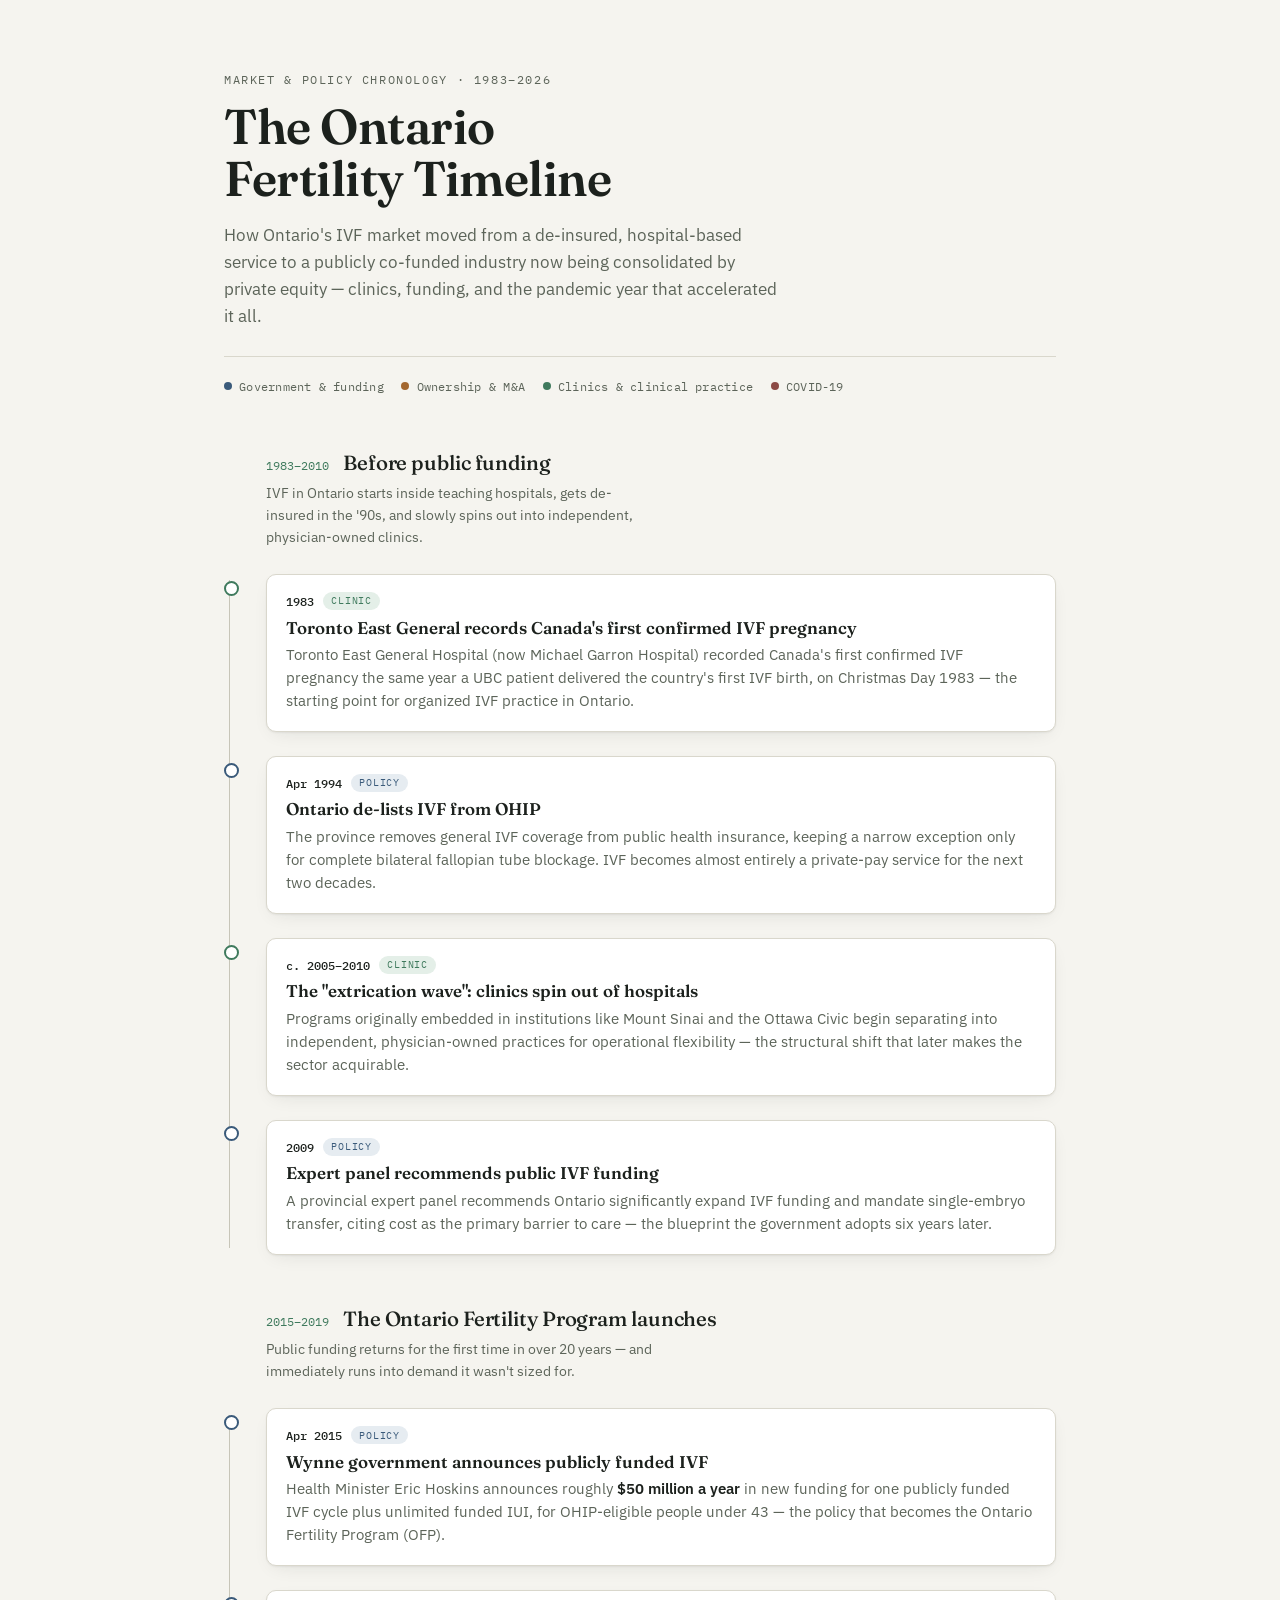
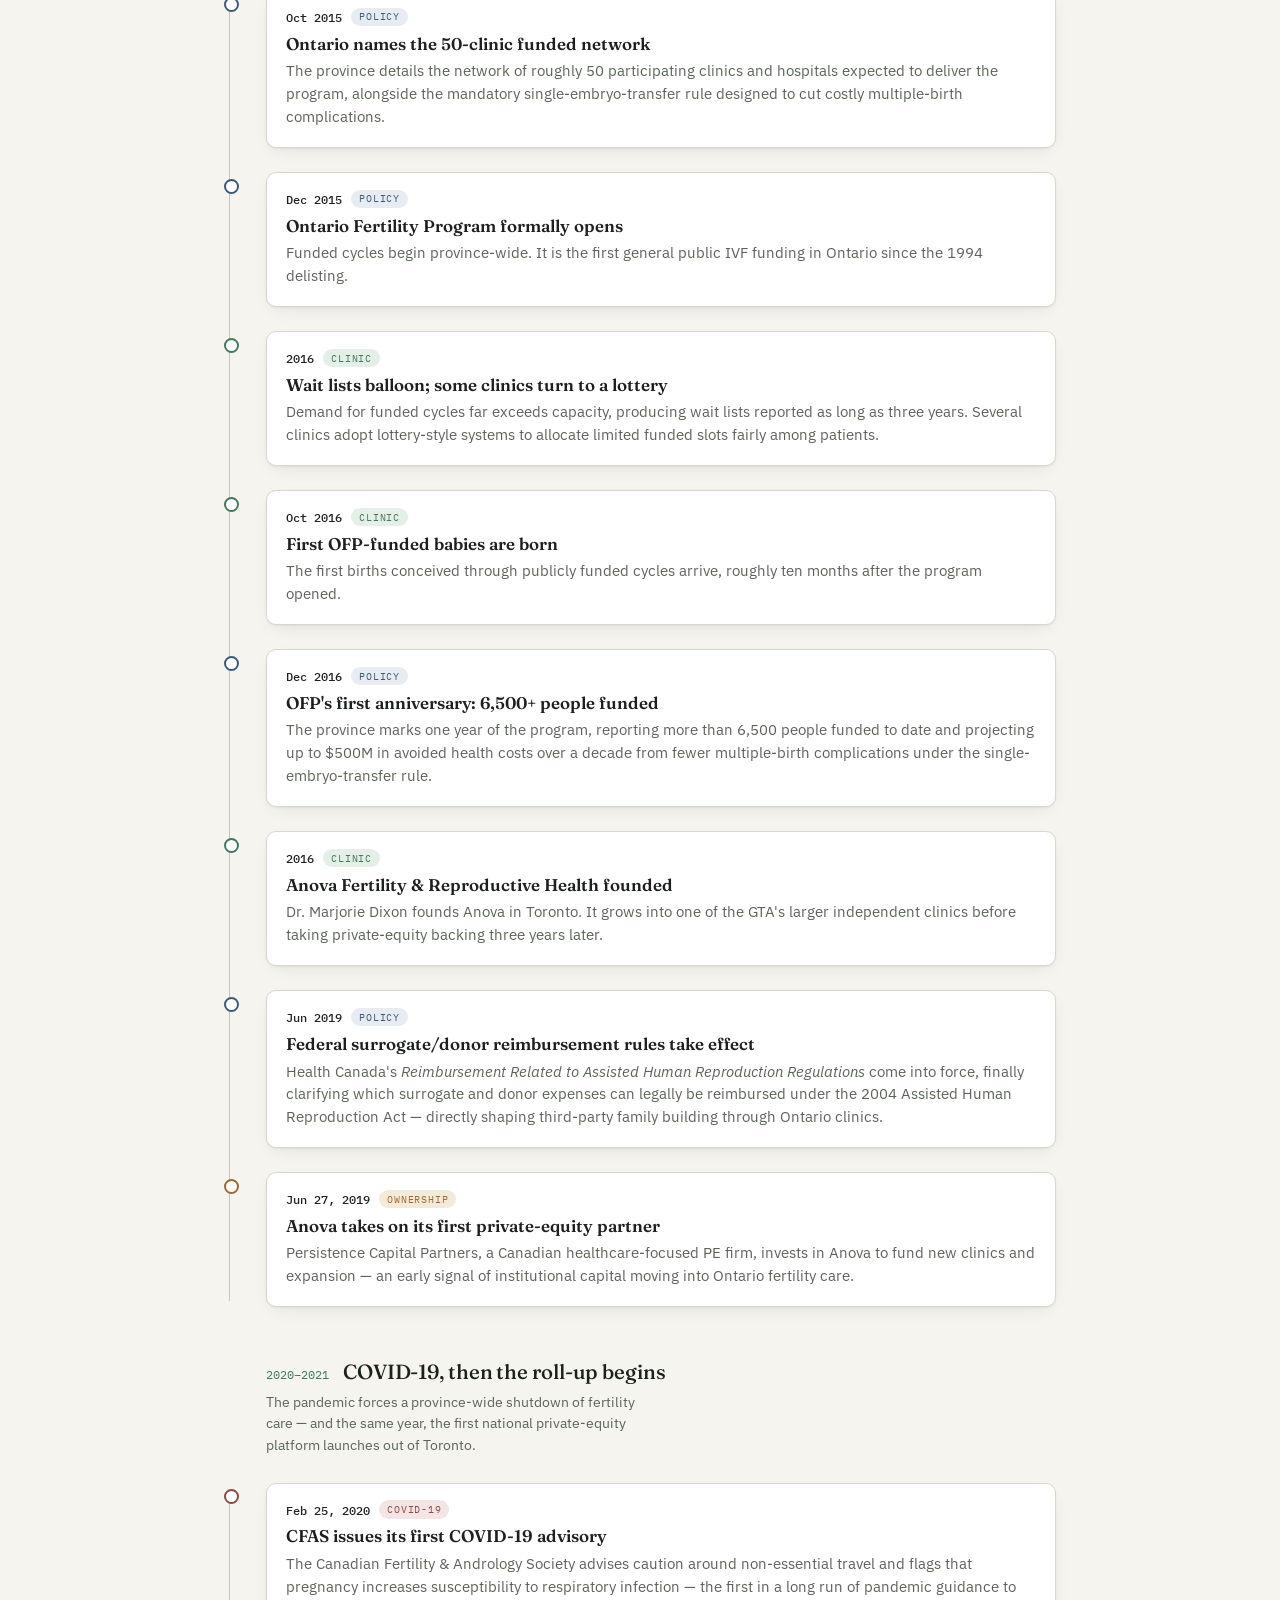
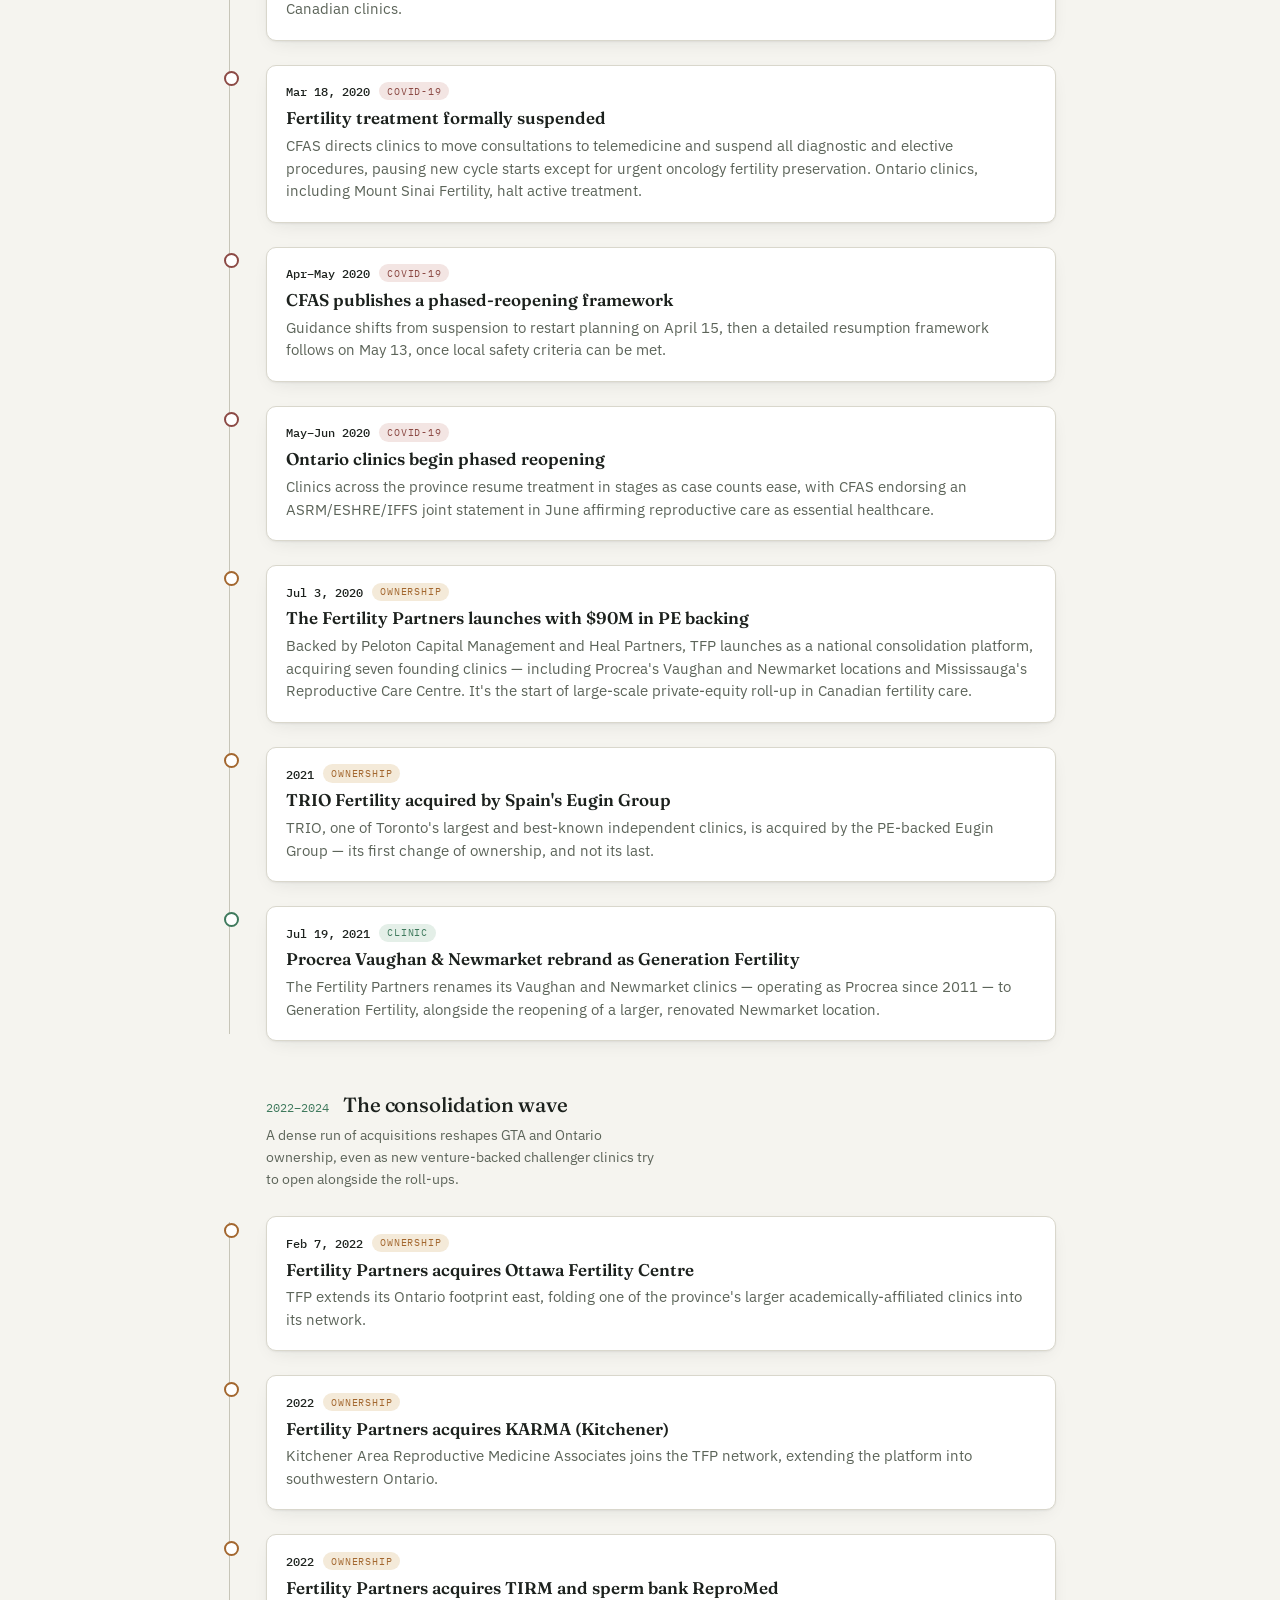
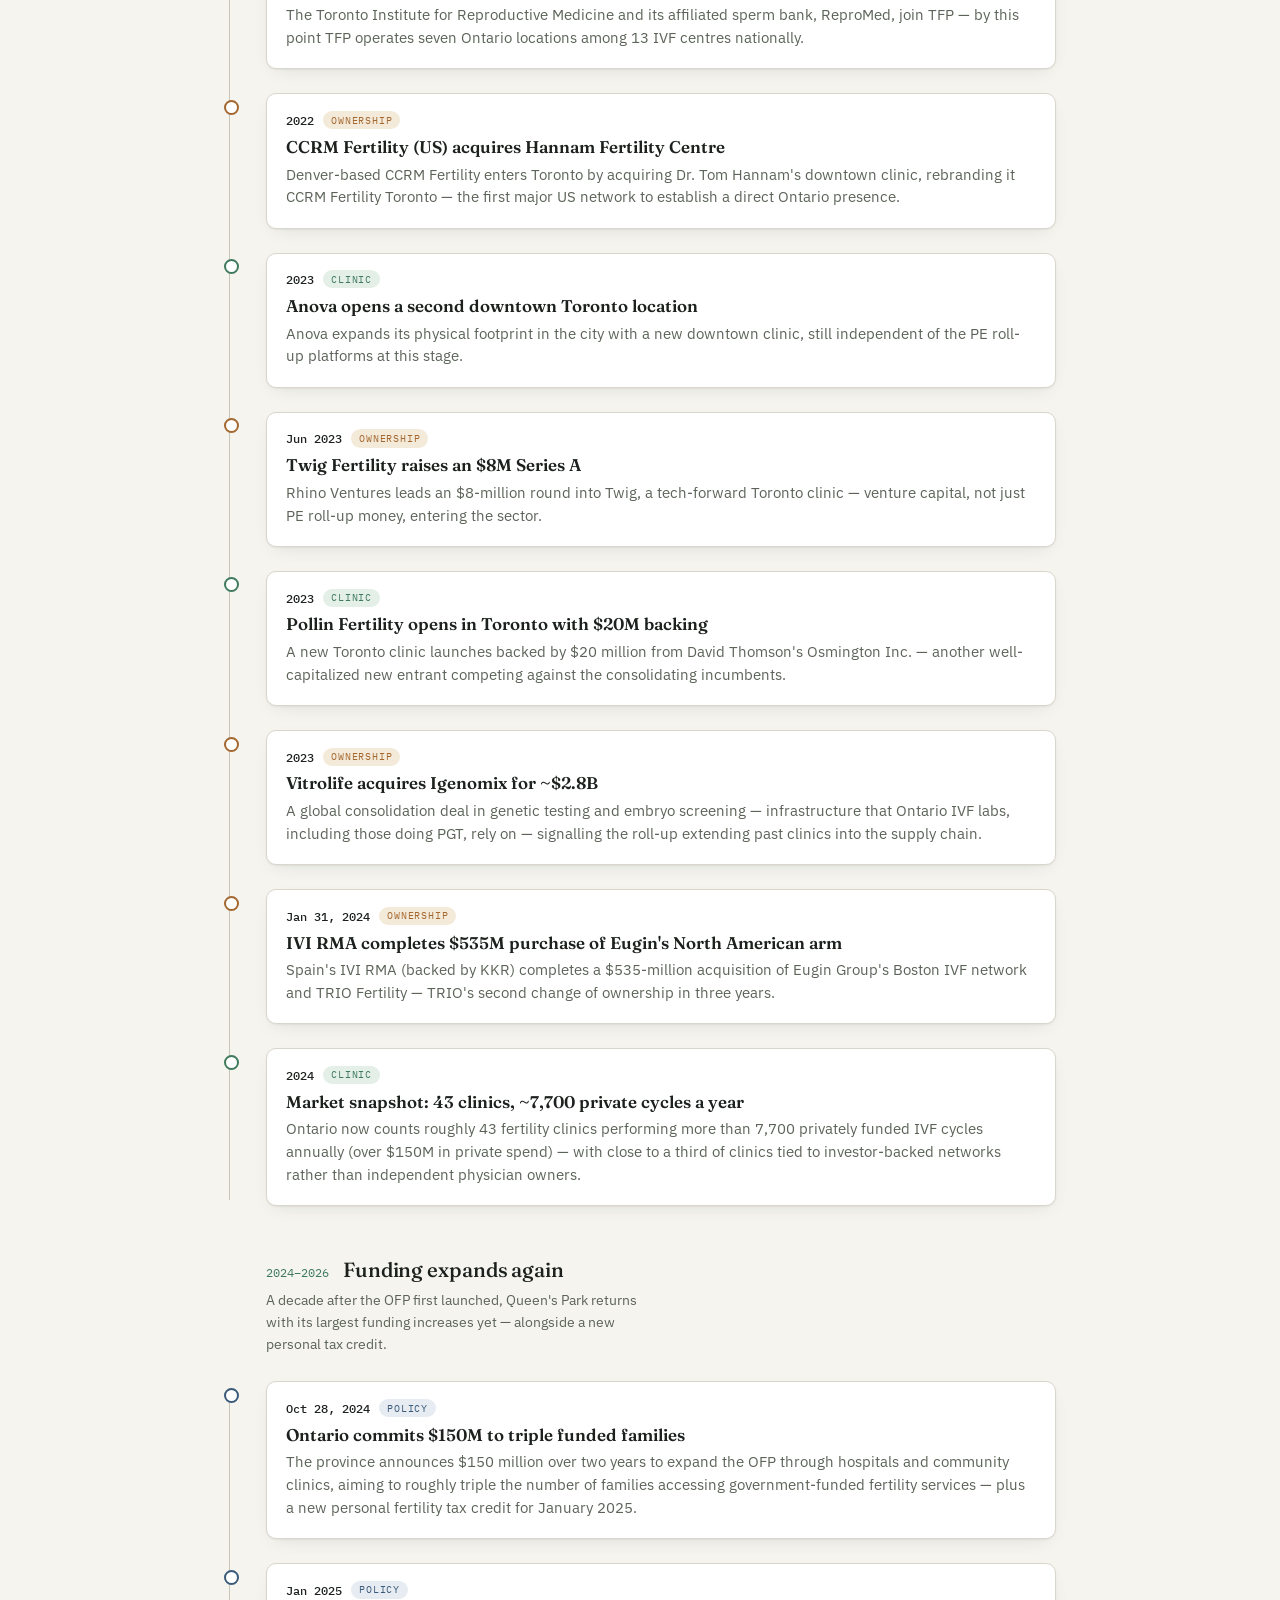
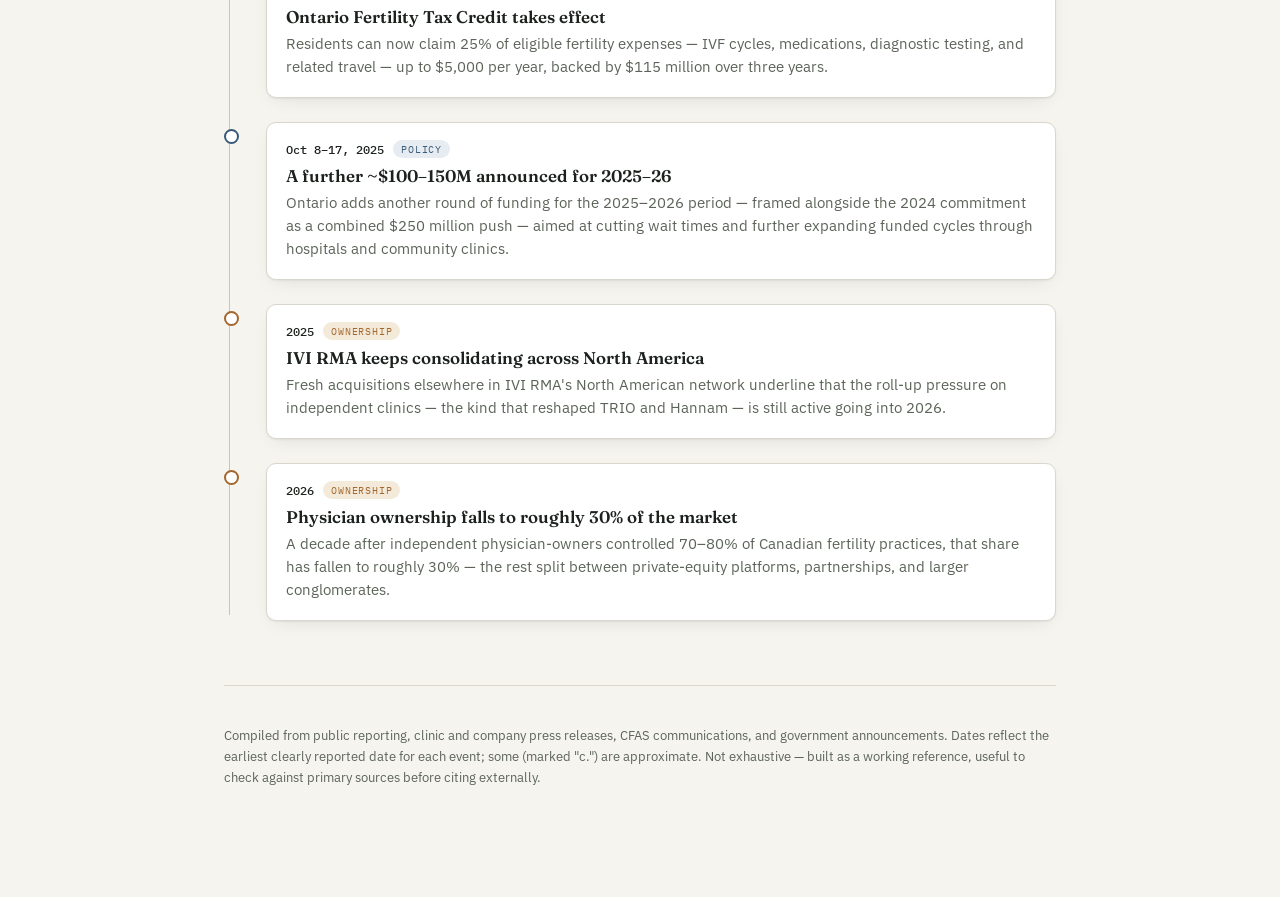
==== timeline/index.html @ 0aa89196 "Create index.html" ====
<!doctype html>
<html lang="en">
<head>
<meta charset="utf-8" />
<title>Ontario Fertility Timeline</title>
<meta name="viewport" content="width=device-width, initial-scale=1" />
<link rel="preconnect" href="https://fonts.googleapis.com">
<link rel="preconnect" href="https://fonts.gstatic.com" crossorigin>
<link href="https://fonts.googleapis.com/css2?family=Fraunces:opsz,wght@9..144,400;9..144,500;9..144,600;9..144,700&family=IBM+Plex+Sans:wght@400;500;600&family=IBM+Plex+Mono:wght@400;500&display=swap" rel="stylesheet">

<style>
  :root {
    --bg: #f5f4ef;
    --surface: #ffffff;
    --surface-2: #edece4;
    --ink: #1c211d;
    --muted: #5c6459;
    --hairline: #d9d7cc;
    --spine: #c7c5b8;

    --policy: #3a5a7a;
    --policy-soft: #e6ecf1;
    --market: #a3672f;
    --market-soft: #f4ead9;
    --clinic: #3f7a5d;
    --clinic-soft: #e4efe8;
    --covid: #8c4a45;
    --covid-soft: #f3e5e3;

    --accent: #3f7a5d;
    --shadow: 0 1px 2px rgba(28,33,29,0.06), 0 6px 20px -8px rgba(28,33,29,0.12);
  }

  @media (prefers-color-scheme: dark) {
    :root:not([data-theme="light"]) {
      --bg: #141815;
      --surface: #1b201c;
      --surface-2: #21261f;
      --ink: #ece9e0;
      --muted: #a2a89a;
      --hairline: #313730;
      --spine: #3a4038;

      --policy: #8fb4d8;
      --policy-soft: #202b34;
      --market: #d9a15f;
      --market-soft: #322619;
      --clinic: #8fc3a4;
      --clinic-soft: #1c2921;
      --covid: #d18e88;
      --covid-soft: #2f1e1c;

      --accent: #8fc3a4;
      --shadow: 0 1px 2px rgba(0,0,0,0.3), 0 8px 24px -8px rgba(0,0,0,0.45);
    }
  }

  :root[data-theme="dark"] {
    --bg: #141815;
    --surface: #1b201c;
    --surface-2: #21261f;
    --ink: #ece9e0;
    --muted: #a2a89a;
    --hairline: #313730;
    --spine: #3a4038;

    --policy: #8fb4d8;
    --policy-soft: #202b34;
    --market: #d9a15f;
    --market-soft: #322619;
    --clinic: #8fc3a4;
    --clinic-soft: #1c2921;
    --covid: #d18e88;
    --covid-soft: #2f1e1c;

    --accent: #8fc3a4;
    --shadow: 0 1px 2px rgba(0,0,0,0.3), 0 8px 24px -8px rgba(0,0,0,0.45);
  }

  * { box-sizing: border-box; }

  html, body {
    background: var(--bg);
  }

  body {
    margin: 0;
    color: var(--ink);
    font-family: 'IBM Plex Sans', -apple-system, BlinkMacSystemFont, 'Segoe UI', sans-serif;
    -webkit-font-smoothing: antialiased;
  }

  .wrap {
    max-width: 880px;
    margin: 0 auto;
    padding: 4.5rem 1.5rem 6rem;
  }

  header.masthead {
    margin-bottom: 3.5rem;
  }

  .eyebrow {
    font-family: 'IBM Plex Mono', monospace;
    font-size: 0.72rem;
    letter-spacing: 0.14em;
    text-transform: uppercase;
    color: var(--muted);
    margin: 0 0 0.9rem;
  }

  h1 {
    font-family: 'Fraunces', Georgia, serif;
    font-optical-sizing: auto;
    font-weight: 600;
    font-size: clamp(2.1rem, 5vw, 3.05rem);
    line-height: 1.06;
    letter-spacing: -0.01em;
    margin: 0 0 1.1rem;
    text-wrap: balance;
    max-width: 18ch;
  }

  .dek {
    font-size: 1.05rem;
    line-height: 1.6;
    color: var(--muted);
    max-width: 56ch;
    margin: 0 0 1.6rem;
  }

  .legend {
    display: flex;
    flex-wrap: wrap;
    gap: 0.5rem 1.1rem;
    padding-top: 1.4rem;
    border-top: 1px solid var(--hairline);
  }

  .legend-item {
    display: flex;
    align-items: center;
    gap: 0.45rem;
    font-family: 'IBM Plex Mono', monospace;
    font-size: 0.72rem;
    letter-spacing: 0.02em;
    color: var(--muted);
  }

  .dot {
    width: 8px;
    height: 8px;
    border-radius: 50%;
    flex: none;
  }

  .dot.policy { background: var(--policy); }
  .dot.market { background: var(--market); }
  .dot.clinic { background: var(--clinic); }
  .dot.covid  { background: var(--covid); }

  /* Eras */
  .era {
    position: relative;
    margin-top: 3.2rem;
  }

  .era-head {
    display: flex;
    align-items: baseline;
    gap: 0.9rem;
    margin-bottom: 1.6rem;
    padding-left: 2.6rem;
  }

  .era-range {
    font-family: 'IBM Plex Mono', monospace;
    font-variant-numeric: tabular-nums;
    font-size: 0.78rem;
    color: var(--accent);
    white-space: nowrap;
  }

  .era-title {
    font-family: 'Fraunces', Georgia, serif;
    font-weight: 500;
    font-size: 1.28rem;
    letter-spacing: -0.005em;
  }

  .era-note {
    font-size: 0.88rem;
    color: var(--muted);
    padding-left: 2.6rem;
    margin: -1.1rem 0 1.6rem;
    max-width: 54ch;
    line-height: 1.55;
  }

  /* Timeline spine + entries */
  .entries {
    position: relative;
    padding-left: 2.6rem;
  }

  .entries::before {
    content: "";
    position: absolute;
    left: 5px;
    top: 0.4rem;
    bottom: 0.4rem;
    width: 1px;
    background: var(--spine);
  }

  .entry {
    position: relative;
    padding-bottom: 1.5rem;
  }

  .entry:last-child { padding-bottom: 0; }

  .entry::before {
    content: "";
    position: absolute;
    left: -2.6rem;
    top: 0.42rem;
    width: 11px;
    height: 11px;
    border-radius: 50%;
    background: var(--surface);
    border: 2px solid var(--marker, var(--clinic));
  }

  .entry.policy { --marker: var(--policy); }
  .entry.market { --marker: var(--market); }
  .entry.clinic { --marker: var(--clinic); }
  .entry.covid  { --marker: var(--covid); }

  .entry-card {
    background: var(--surface);
    border: 1px solid var(--hairline);
    border-radius: 10px;
    padding: 1.05rem 1.2rem 1.15rem;
    box-shadow: var(--shadow);
  }

  .entry-meta {
    display: flex;
    align-items: center;
    gap: 0.6rem;
    margin-bottom: 0.42rem;
    flex-wrap: wrap;
  }

  .entry-date {
    font-family: 'IBM Plex Mono', monospace;
    font-variant-numeric: tabular-nums;
    font-size: 0.78rem;
    font-weight: 500;
    color: var(--ink);
  }

  .tag {
    font-family: 'IBM Plex Mono', monospace;
    font-size: 0.64rem;
    letter-spacing: 0.08em;
    text-transform: uppercase;
    padding: 0.16rem 0.48rem;
    border-radius: 99px;
    color: var(--marker);
    background: var(--tag-bg);
  }

  .entry.policy .tag { --tag-bg: var(--policy-soft); }
  .entry.market .tag { --tag-bg: var(--market-soft); }
  .entry.clinic .tag { --tag-bg: var(--clinic-soft); }
  .entry.covid  .tag { --tag-bg: var(--covid-soft); }

  .entry-title {
    font-family: 'Fraunces', Georgia, serif;
    font-weight: 600;
    font-size: 1.06rem;
    line-height: 1.32;
    margin: 0 0 0.32rem;
    text-wrap: balance;
  }

  .entry-body {
    font-size: 0.92rem;
    line-height: 1.55;
    color: var(--muted);
    margin: 0;
  }

  .entry-body strong { color: var(--ink); font-weight: 600; }

  footer {
    margin-top: 4rem;
    padding-top: 1.6rem;
    border-top: 1px solid var(--hairline);
    font-size: 0.82rem;
    color: var(--muted);
    line-height: 1.6;
  }

  footer a { color: var(--ink); }

  @media (max-width: 520px) {
    .wrap { padding: 3rem 1.1rem 4rem; }
    .era-head, .era-note, .entries { padding-left: 1.9rem; }
    .entry::before { left: -1.9rem; }
    .entries::before { left: 0; }
  }
</style>
</head>
<body>

<div class="wrap">

  <header class="masthead">
    <p class="eyebrow">Market &amp; Policy Chronology · 1983–2026</p>
    <h1>The Ontario Fertility Timeline</h1>
    <p class="dek">How Ontario's IVF market moved from a de-insured, hospital-based service to a publicly co-funded industry now being consolidated by private equity — clinics, funding, and the pandemic year that accelerated it all.</p>
    <div class="legend">
      <span class="legend-item"><span class="dot policy"></span>Government &amp; funding</span>
      <span class="legend-item"><span class="dot market"></span>Ownership &amp; M&amp;A</span>
      <span class="legend-item"><span class="dot clinic"></span>Clinics &amp; clinical practice</span>
      <span class="legend-item"><span class="dot covid"></span>COVID-19</span>
    </div>
  </header>

  <!-- ERA 1 -->
  <section class="era">
    <div class="era-head">
      <span class="era-range">1983–2010</span>
      <span class="era-title">Before public funding</span>
    </div>
    <p class="era-note">IVF in Ontario starts inside teaching hospitals, gets de-insured in the '90s, and slowly spins out into independent, physician-owned clinics.</p>
    <div class="entries">

      <div class="entry clinic">
        <div class="entry-card">
          <div class="entry-meta"><span class="entry-date">1983</span><span class="tag">Clinic</span></div>
          <h3 class="entry-title">Toronto East General records Canada's first confirmed IVF pregnancy</h3>
          <p class="entry-body">Toronto East General Hospital (now Michael Garron Hospital) recorded Canada's first confirmed IVF pregnancy the same year a UBC patient delivered the country's first IVF birth, on Christmas Day 1983 — the starting point for organized IVF practice in Ontario.</p>
        </div>
      </div>

      <div class="entry policy">
        <div class="entry-card">
          <div class="entry-meta"><span class="entry-date">Apr 1994</span><span class="tag">Policy</span></div>
          <h3 class="entry-title">Ontario de-lists IVF from OHIP</h3>
          <p class="entry-body">The province removes general IVF coverage from public health insurance, keeping a narrow exception only for complete bilateral fallopian tube blockage. IVF becomes almost entirely a private-pay service for the next two decades.</p>
        </div>
      </div>

      <div class="entry clinic">
        <div class="entry-card">
          <div class="entry-meta"><span class="entry-date">c. 2005–2010</span><span class="tag">Clinic</span></div>
          <h3 class="entry-title">The "extrication wave": clinics spin out of hospitals</h3>
          <p class="entry-body">Programs originally embedded in institutions like Mount Sinai and the Ottawa Civic begin separating into independent, physician-owned practices for operational flexibility — the structural shift that later makes the sector acquirable.</p>
        </div>
      </div>

      <div class="entry policy">
        <div class="entry-card">
          <div class="entry-meta"><span class="entry-date">2009</span><span class="tag">Policy</span></div>
          <h3 class="entry-title">Expert panel recommends public IVF funding</h3>
          <p class="entry-body">A provincial expert panel recommends Ontario significantly expand IVF funding and mandate single-embryo transfer, citing cost as the primary barrier to care — the blueprint the government adopts six years later.</p>
        </div>
      </div>

    </div>
  </section>

  <!-- ERA 2 -->
  <section class="era">
    <div class="era-head">
      <span class="era-range">2015–2019</span>
      <span class="era-title">The Ontario Fertility Program launches</span>
    </div>
    <p class="era-note">Public funding returns for the first time in over 20 years — and immediately runs into demand it wasn't sized for.</p>
    <div class="entries">

      <div class="entry policy">
        <div class="entry-card">
          <div class="entry-meta"><span class="entry-date">Apr 2015</span><span class="tag">Policy</span></div>
          <h3 class="entry-title">Wynne government announces publicly funded IVF</h3>
          <p class="entry-body">Health Minister Eric Hoskins announces roughly <strong>$50 million a year</strong> in new funding for one publicly funded IVF cycle plus unlimited funded IUI, for OHIP-eligible people under 43 — the policy that becomes the Ontario Fertility Program (OFP).</p>
        </div>
      </div>

      <div class="entry policy">
        <div class="entry-card">
          <div class="entry-meta"><span class="entry-date">Oct 2015</span><span class="tag">Policy</span></div>
          <h3 class="entry-title">Ontario names the 50-clinic funded network</h3>
          <p class="entry-body">The province details the network of roughly 50 participating clinics and hospitals expected to deliver the program, alongside the mandatory single-embryo-transfer rule designed to cut costly multiple-birth complications.</p>
        </div>
      </div>

      <div class="entry policy">
        <div class="entry-card">
          <div class="entry-meta"><span class="entry-date">Dec 2015</span><span class="tag">Policy</span></div>
          <h3 class="entry-title">Ontario Fertility Program formally opens</h3>
          <p class="entry-body">Funded cycles begin province-wide. It is the first general public IVF funding in Ontario since the 1994 delisting.</p>
        </div>
      </div>

      <div class="entry clinic">
        <div class="entry-card">
          <div class="entry-meta"><span class="entry-date">2016</span><span class="tag">Clinic</span></div>
          <h3 class="entry-title">Wait lists balloon; some clinics turn to a lottery</h3>
          <p class="entry-body">Demand for funded cycles far exceeds capacity, producing wait lists reported as long as three years. Several clinics adopt lottery-style systems to allocate limited funded slots fairly among patients.</p>
        </div>
      </div>

      <div class="entry clinic">
        <div class="entry-card">
          <div class="entry-meta"><span class="entry-date">Oct 2016</span><span class="tag">Clinic</span></div>
          <h3 class="entry-title">First OFP-funded babies are born</h3>
          <p class="entry-body">The first births conceived through publicly funded cycles arrive, roughly ten months after the program opened.</p>
        </div>
      </div>

      <div class="entry policy">
        <div class="entry-card">
          <div class="entry-meta"><span class="entry-date">Dec 2016</span><span class="tag">Policy</span></div>
          <h3 class="entry-title">OFP's first anniversary: 6,500+ people funded</h3>
          <p class="entry-body">The province marks one year of the program, reporting more than 6,500 people funded to date and projecting up to $500M in avoided health costs over a decade from fewer multiple-birth complications under the single-embryo-transfer rule.</p>
        </div>
      </div>

      <div class="entry clinic">
        <div class="entry-card">
          <div class="entry-meta"><span class="entry-date">2016</span><span class="tag">Clinic</span></div>
          <h3 class="entry-title">Anova Fertility &amp; Reproductive Health founded</h3>
          <p class="entry-body">Dr. Marjorie Dixon founds Anova in Toronto. It grows into one of the GTA's larger independent clinics before taking private-equity backing three years later.</p>
        </div>
      </div>

      <div class="entry policy">
        <div class="entry-card">
          <div class="entry-meta"><span class="entry-date">Jun 2019</span><span class="tag">Policy</span></div>
          <h3 class="entry-title">Federal surrogate/donor reimbursement rules take effect</h3>
          <p class="entry-body">Health Canada's <em>Reimbursement Related to Assisted Human Reproduction Regulations</em> come into force, finally clarifying which surrogate and donor expenses can legally be reimbursed under the 2004 Assisted Human Reproduction Act — directly shaping third-party family building through Ontario clinics.</p>
        </div>
      </div>

      <div class="entry market">
        <div class="entry-card">
          <div class="entry-meta"><span class="entry-date">Jun 27, 2019</span><span class="tag">Ownership</span></div>
          <h3 class="entry-title">Anova takes on its first private-equity partner</h3>
          <p class="entry-body">Persistence Capital Partners, a Canadian healthcare-focused PE firm, invests in Anova to fund new clinics and expansion — an early signal of institutional capital moving into Ontario fertility care.</p>
        </div>
      </div>

    </div>
  </section>

  <!-- ERA 3 -->
  <section class="era">
    <div class="era-head">
      <span class="era-range">2020–2021</span>
      <span class="era-title">COVID-19, then the roll-up begins</span>
    </div>
    <p class="era-note">The pandemic forces a province-wide shutdown of fertility care — and the same year, the first national private-equity platform launches out of Toronto.</p>
    <div class="entries">

      <div class="entry covid">
        <div class="entry-card">
          <div class="entry-meta"><span class="entry-date">Feb 25, 2020</span><span class="tag">COVID-19</span></div>
          <h3 class="entry-title">CFAS issues its first COVID-19 advisory</h3>
          <p class="entry-body">The Canadian Fertility &amp; Andrology Society advises caution around non-essential travel and flags that pregnancy increases susceptibility to respiratory infection — the first in a long run of pandemic guidance to Canadian clinics.</p>
        </div>
      </div>

      <div class="entry covid">
        <div class="entry-card">
          <div class="entry-meta"><span class="entry-date">Mar 18, 2020</span><span class="tag">COVID-19</span></div>
          <h3 class="entry-title">Fertility treatment formally suspended</h3>
          <p class="entry-body">CFAS directs clinics to move consultations to telemedicine and suspend all diagnostic and elective procedures, pausing new cycle starts except for urgent oncology fertility preservation. Ontario clinics, including Mount Sinai Fertility, halt active treatment.</p>
        </div>
      </div>

      <div class="entry covid">
        <div class="entry-card">
          <div class="entry-meta"><span class="entry-date">Apr–May 2020</span><span class="tag">COVID-19</span></div>
          <h3 class="entry-title">CFAS publishes a phased-reopening framework</h3>
          <p class="entry-body">Guidance shifts from suspension to restart planning on April 15, then a detailed resumption framework follows on May 13, once local safety criteria can be met.</p>
        </div>
      </div>

      <div class="entry covid">
        <div class="entry-card">
          <div class="entry-meta"><span class="entry-date">May–Jun 2020</span><span class="tag">COVID-19</span></div>
          <h3 class="entry-title">Ontario clinics begin phased reopening</h3>
          <p class="entry-body">Clinics across the province resume treatment in stages as case counts ease, with CFAS endorsing an ASRM/ESHRE/IFFS joint statement in June affirming reproductive care as essential healthcare.</p>
        </div>
      </div>

      <div class="entry market">
        <div class="entry-card">
          <div class="entry-meta"><span class="entry-date">Jul 3, 2020</span><span class="tag">Ownership</span></div>
          <h3 class="entry-title">The Fertility Partners launches with $90M in PE backing</h3>
          <p class="entry-body">Backed by Peloton Capital Management and Heal Partners, TFP launches as a national consolidation platform, acquiring seven founding clinics — including Procrea's Vaughan and Newmarket locations and Mississauga's Reproductive Care Centre. It's the start of large-scale private-equity roll-up in Canadian fertility care.</p>
        </div>
      </div>

      <div class="entry market">
        <div class="entry-card">
          <div class="entry-meta"><span class="entry-date">2021</span><span class="tag">Ownership</span></div>
          <h3 class="entry-title">TRIO Fertility acquired by Spain's Eugin Group</h3>
          <p class="entry-body">TRIO, one of Toronto's largest and best-known independent clinics, is acquired by the PE-backed Eugin Group — its first change of ownership, and not its last.</p>
        </div>
      </div>

      <div class="entry clinic">
        <div class="entry-card">
          <div class="entry-meta"><span class="entry-date">Jul 19, 2021</span><span class="tag">Clinic</span></div>
          <h3 class="entry-title">Procrea Vaughan &amp; Newmarket rebrand as Generation Fertility</h3>
          <p class="entry-body">The Fertility Partners renames its Vaughan and Newmarket clinics — operating as Procrea since 2011 — to Generation Fertility, alongside the reopening of a larger, renovated Newmarket location.</p>
        </div>
      </div>

    </div>
  </section>

  <!-- ERA 4 -->
  <section class="era">
    <div class="era-head">
      <span class="era-range">2022–2024</span>
      <span class="era-title">The consolidation wave</span>
    </div>
    <p class="era-note">A dense run of acquisitions reshapes GTA and Ontario ownership, even as new venture-backed challenger clinics try to open alongside the roll-ups.</p>
    <div class="entries">

      <div class="entry market">
        <div class="entry-card">
          <div class="entry-meta"><span class="entry-date">Feb 7, 2022</span><span class="tag">Ownership</span></div>
          <h3 class="entry-title">Fertility Partners acquires Ottawa Fertility Centre</h3>
          <p class="entry-body">TFP extends its Ontario footprint east, folding one of the province's larger academically-affiliated clinics into its network.</p>
        </div>
      </div>

      <div class="entry market">
        <div class="entry-card">
          <div class="entry-meta"><span class="entry-date">2022</span><span class="tag">Ownership</span></div>
          <h3 class="entry-title">Fertility Partners acquires KARMA (Kitchener)</h3>
          <p class="entry-body">Kitchener Area Reproductive Medicine Associates joins the TFP network, extending the platform into southwestern Ontario.</p>
        </div>
      </div>

      <div class="entry market">
        <div class="entry-card">
          <div class="entry-meta"><span class="entry-date">2022</span><span class="tag">Ownership</span></div>
          <h3 class="entry-title">Fertility Partners acquires TIRM and sperm bank ReproMed</h3>
          <p class="entry-body">The Toronto Institute for Reproductive Medicine and its affiliated sperm bank, ReproMed, join TFP — by this point TFP operates seven Ontario locations among 13 IVF centres nationally.</p>
        </div>
      </div>

      <div class="entry market">
        <div class="entry-card">
          <div class="entry-meta"><span class="entry-date">2022</span><span class="tag">Ownership</span></div>
          <h3 class="entry-title">CCRM Fertility (US) acquires Hannam Fertility Centre</h3>
          <p class="entry-body">Denver-based CCRM Fertility enters Toronto by acquiring Dr. Tom Hannam's downtown clinic, rebranding it CCRM Fertility Toronto — the first major US network to establish a direct Ontario presence.</p>
        </div>
      </div>

      <div class="entry clinic">
        <div class="entry-card">
          <div class="entry-meta"><span class="entry-date">2023</span><span class="tag">Clinic</span></div>
          <h3 class="entry-title">Anova opens a second downtown Toronto location</h3>
          <p class="entry-body">Anova expands its physical footprint in the city with a new downtown clinic, still independent of the PE roll-up platforms at this stage.</p>
        </div>
      </div>

      <div class="entry market">
        <div class="entry-card">
          <div class="entry-meta"><span class="entry-date">Jun 2023</span><span class="tag">Ownership</span></div>
          <h3 class="entry-title">Twig Fertility raises an $8M Series A</h3>
          <p class="entry-body">Rhino Ventures leads an $8-million round into Twig, a tech-forward Toronto clinic — venture capital, not just PE roll-up money, entering the sector.</p>
        </div>
      </div>

      <div class="entry clinic">
        <div class="entry-card">
          <div class="entry-meta"><span class="entry-date">2023</span><span class="tag">Clinic</span></div>
          <h3 class="entry-title">Pollin Fertility opens in Toronto with $20M backing</h3>
          <p class="entry-body">A new Toronto clinic launches backed by $20 million from David Thomson's Osmington Inc. — another well-capitalized new entrant competing against the consolidating incumbents.</p>
        </div>
      </div>

      <div class="entry market">
        <div class="entry-card">
          <div class="entry-meta"><span class="entry-date">2023</span><span class="tag">Ownership</span></div>
          <h3 class="entry-title">Vitrolife acquires Igenomix for ~$2.8B</h3>
          <p class="entry-body">A global consolidation deal in genetic testing and embryo screening — infrastructure that Ontario IVF labs, including those doing PGT, rely on — signalling the roll-up extending past clinics into the supply chain.</p>
        </div>
      </div>

      <div class="entry market">
        <div class="entry-card">
          <div class="entry-meta"><span class="entry-date">Jan 31, 2024</span><span class="tag">Ownership</span></div>
          <h3 class="entry-title">IVI RMA completes $535M purchase of Eugin's North American arm</h3>
          <p class="entry-body">Spain's IVI RMA (backed by KKR) completes a $535-million acquisition of Eugin Group's Boston IVF network and TRIO Fertility — TRIO's second change of ownership in three years.</p>
        </div>
      </div>

      <div class="entry clinic">
        <div class="entry-card">
          <div class="entry-meta"><span class="entry-date">2024</span><span class="tag">Clinic</span></div>
          <h3 class="entry-title">Market snapshot: 43 clinics, ~7,700 private cycles a year</h3>
          <p class="entry-body">Ontario now counts roughly 43 fertility clinics performing more than 7,700 privately funded IVF cycles annually (over $150M in private spend) — with close to a third of clinics tied to investor-backed networks rather than independent physician owners.</p>
        </div>
      </div>

    </div>
  </section>

  <!-- ERA 5 -->
  <section class="era">
    <div class="era-head">
      <span class="era-range">2024–2026</span>
      <span class="era-title">Funding expands again</span>
    </div>
    <p class="era-note">A decade after the OFP first launched, Queen's Park returns with its largest funding increases yet — alongside a new personal tax credit.</p>
    <div class="entries">

      <div class="entry policy">
        <div class="entry-card">
          <div class="entry-meta"><span class="entry-date">Oct 28, 2024</span><span class="tag">Policy</span></div>
          <h3 class="entry-title">Ontario commits $150M to triple funded families</h3>
          <p class="entry-body">The province announces $150 million over two years to expand the OFP through hospitals and community clinics, aiming to roughly triple the number of families accessing government-funded fertility services — plus a new personal fertility tax credit for January 2025.</p>
        </div>
      </div>

      <div class="entry policy">
        <div class="entry-card">
          <div class="entry-meta"><span class="entry-date">Jan 2025</span><span class="tag">Policy</span></div>
          <h3 class="entry-title">Ontario Fertility Tax Credit takes effect</h3>
          <p class="entry-body">Residents can now claim 25% of eligible fertility expenses — IVF cycles, medications, diagnostic testing, and related travel — up to $5,000 per year, backed by $115 million over three years.</p>
        </div>
      </div>

      <div class="entry policy">
        <div class="entry-card">
          <div class="entry-meta"><span class="entry-date">Oct 8–17, 2025</span><span class="tag">Policy</span></div>
          <h3 class="entry-title">A further ~$100–150M announced for 2025–26</h3>
          <p class="entry-body">Ontario adds another round of funding for the 2025–2026 period — framed alongside the 2024 commitment as a combined $250 million push — aimed at cutting wait times and further expanding funded cycles through hospitals and community clinics.</p>
        </div>
      </div>

      <div class="entry market">
        <div class="entry-card">
          <div class="entry-meta"><span class="entry-date">2025</span><span class="tag">Ownership</span></div>
          <h3 class="entry-title">IVI RMA keeps consolidating across North America</h3>
          <p class="entry-body">Fresh acquisitions elsewhere in IVI RMA's North American network underline that the roll-up pressure on independent clinics — the kind that reshaped TRIO and Hannam — is still active going into 2026.</p>
        </div>
      </div>

      <div class="entry market">
        <div class="entry-card">
          <div class="entry-meta"><span class="entry-date">2026</span><span class="tag">Ownership</span></div>
          <h3 class="entry-title">Physician ownership falls to roughly 30% of the market</h3>
          <p class="entry-body">A decade after independent physician-owners controlled 70–80% of Canadian fertility practices, that share has fallen to roughly 30% — the rest split between private-equity platforms, partnerships, and larger conglomerates.</p>
        </div>
      </div>

    </div>
  </section>

  <footer>
    <p>Compiled from public reporting, clinic and company press releases, CFAS communications, and government announcements. Dates reflect the earliest clearly reported date for each event; some (marked "c.") are approximate. Not exhaustive — built as a working reference, useful to check against primary sources before citing externally.</p>
  </footer>

</div>
</body>
</html>
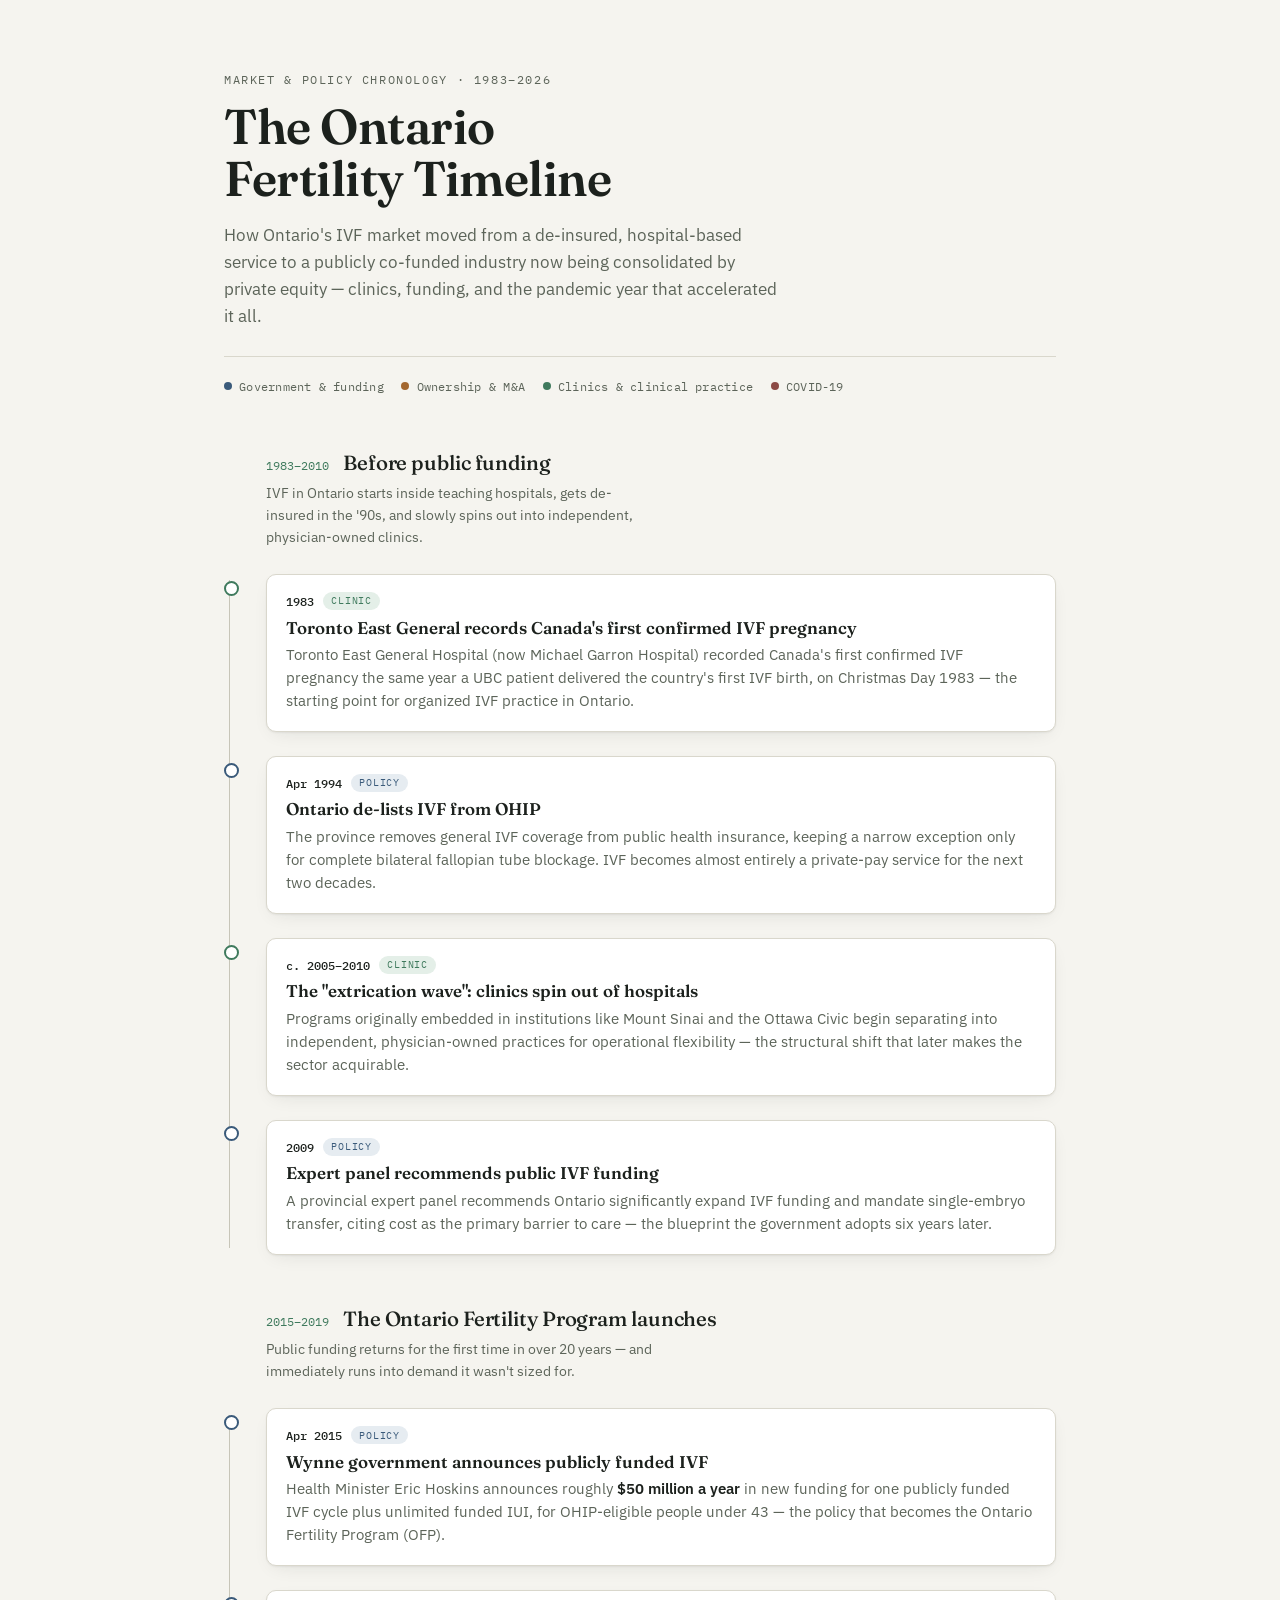
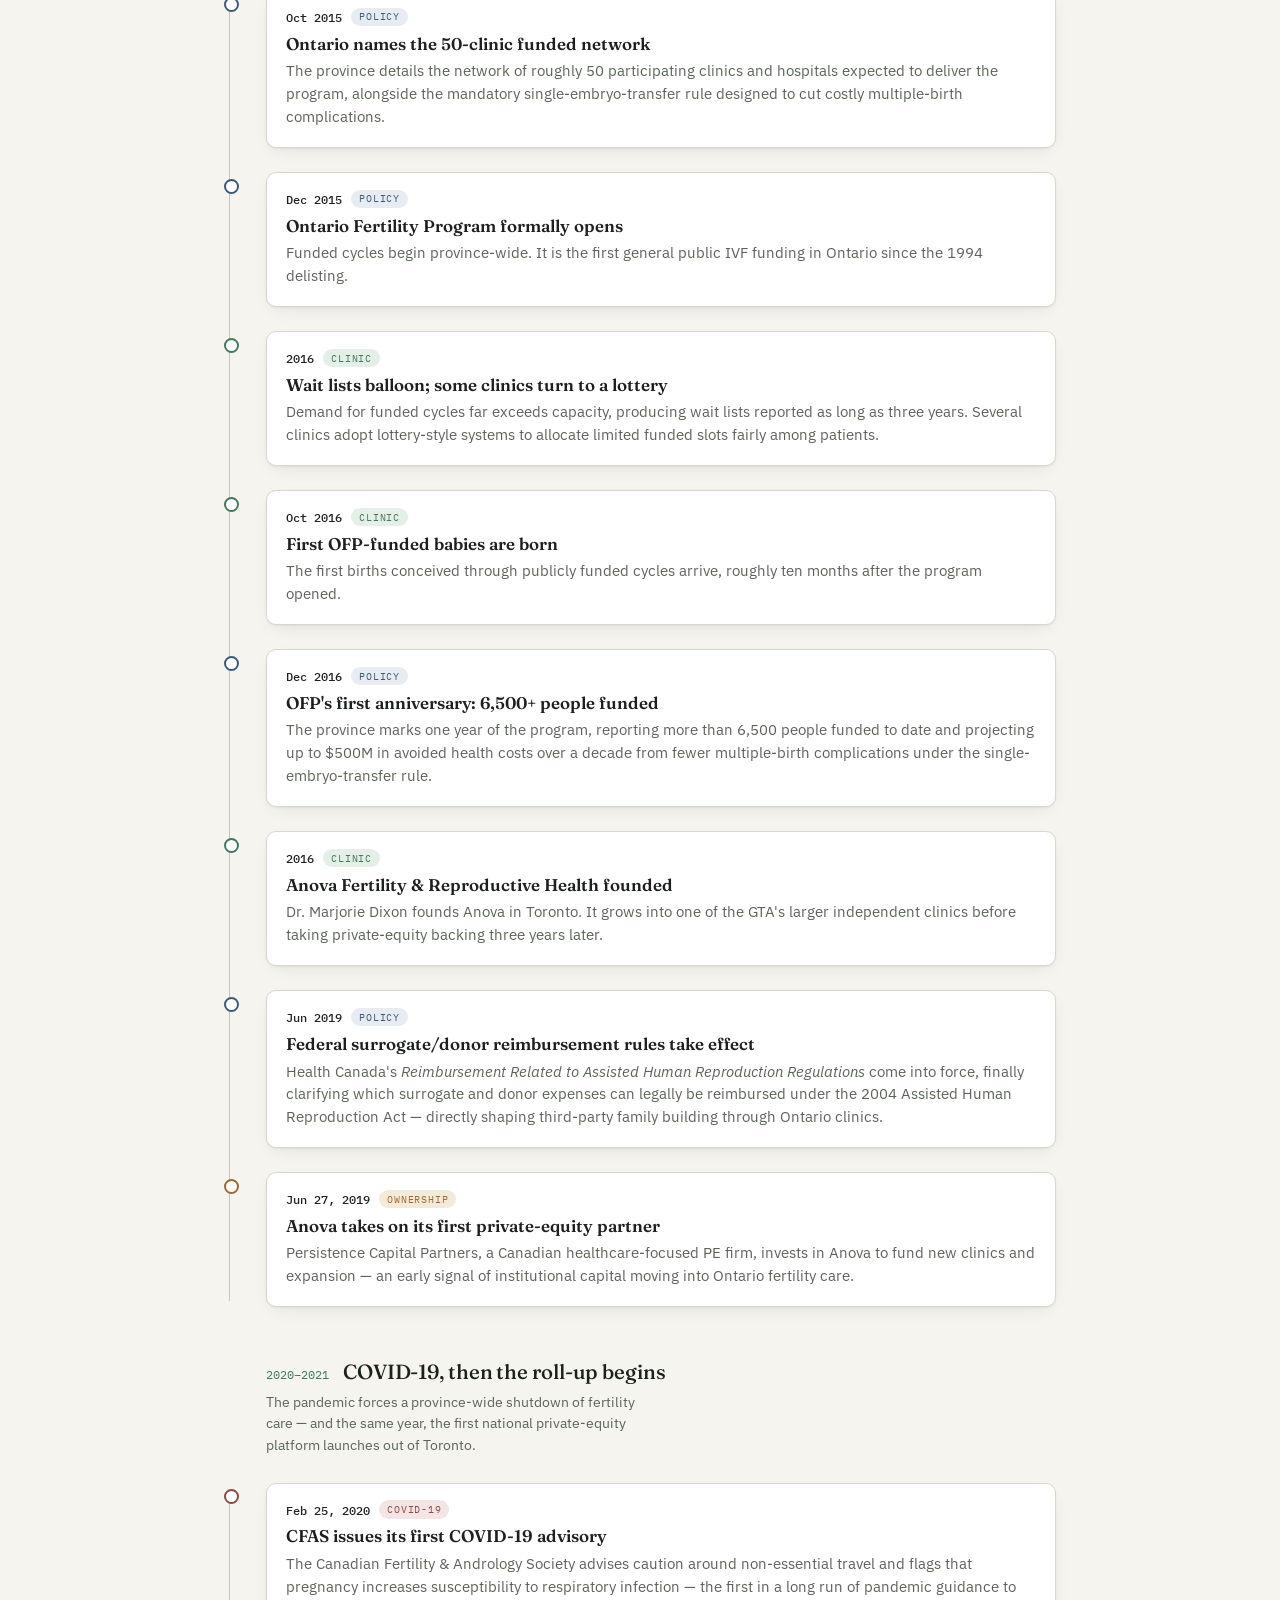
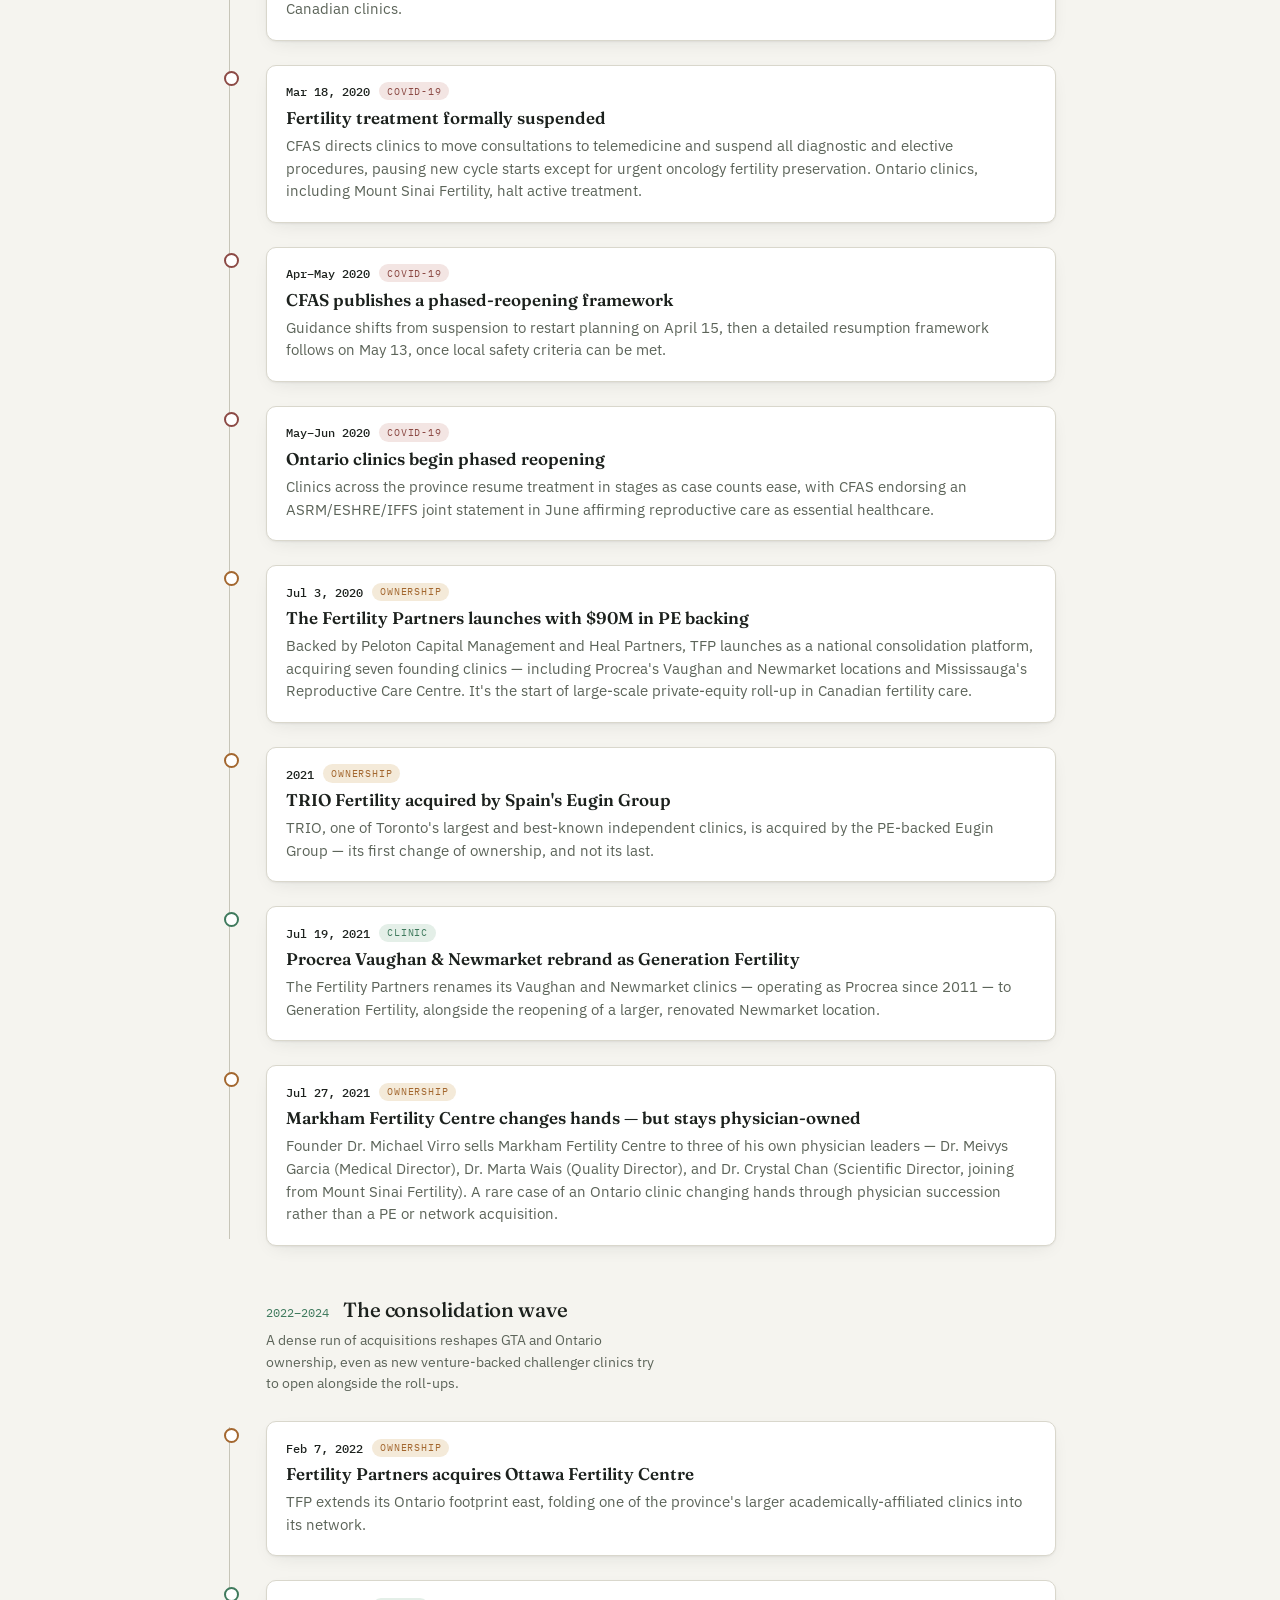
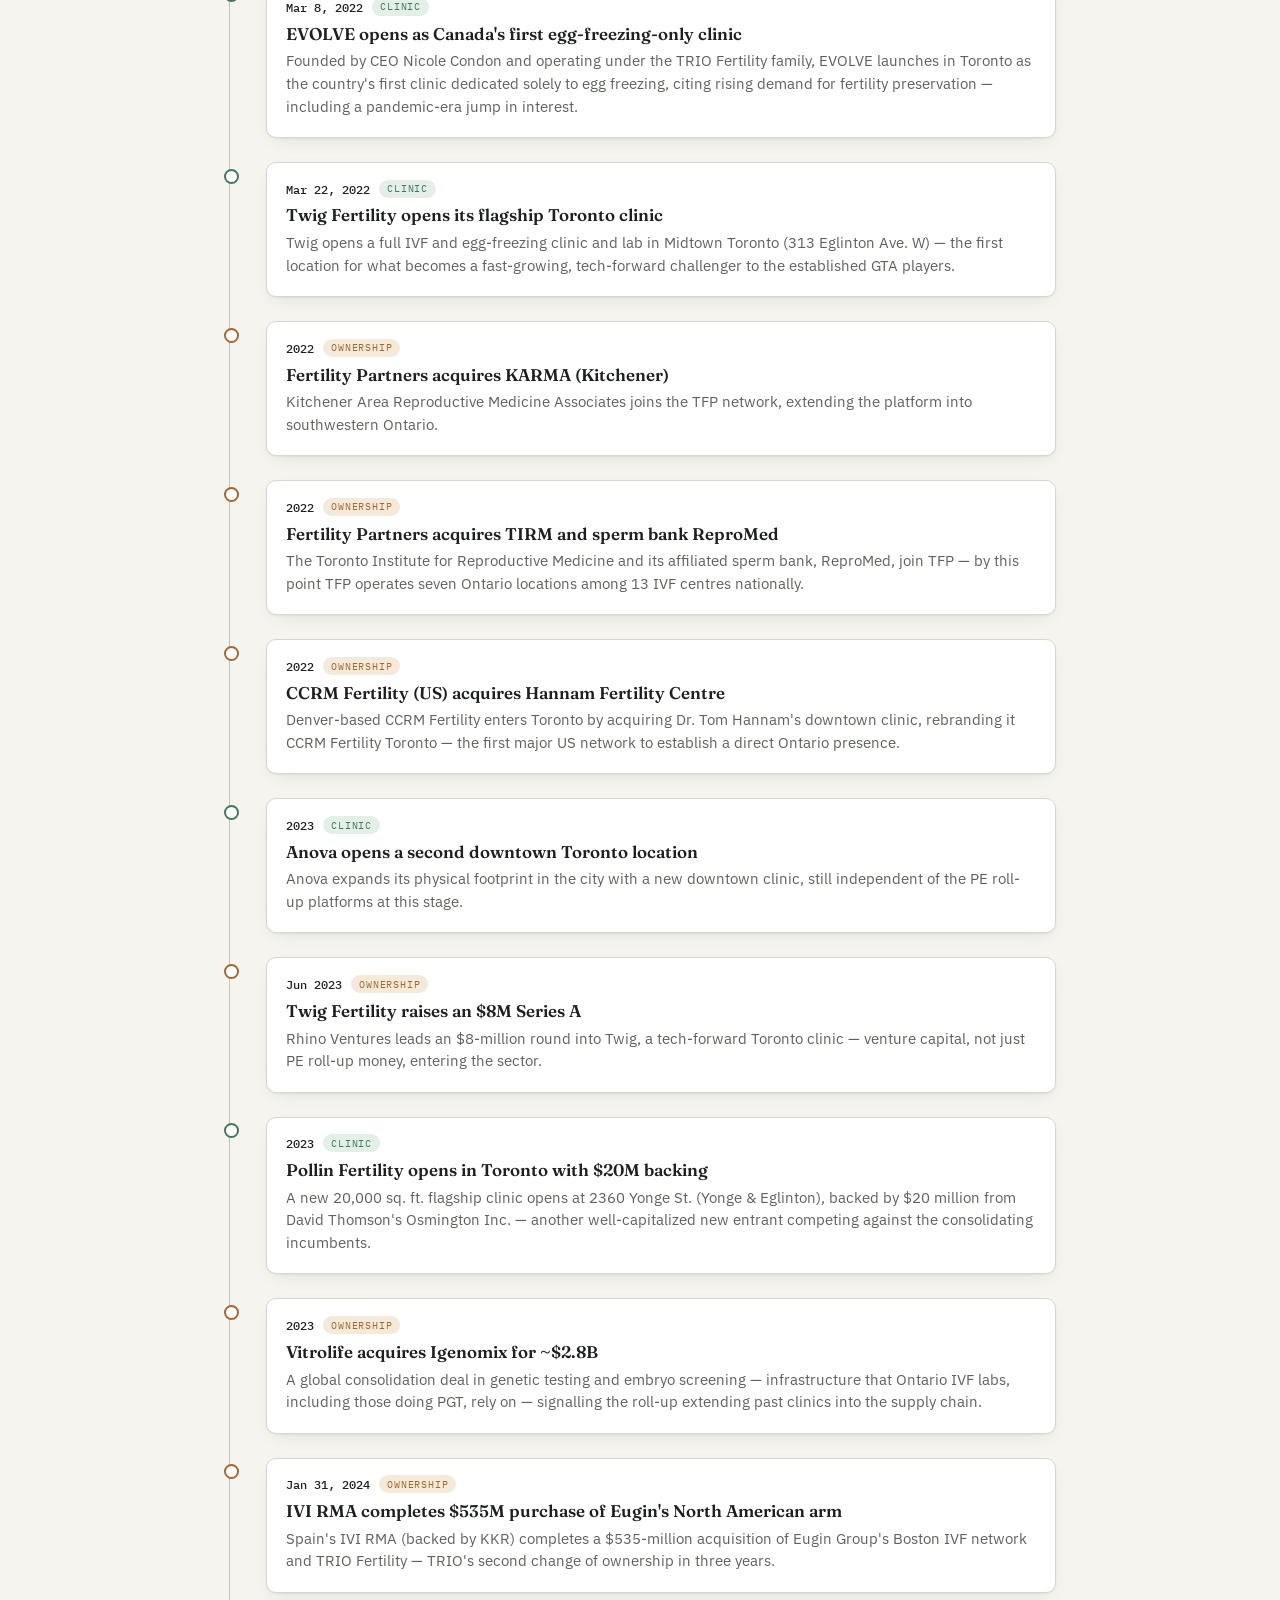
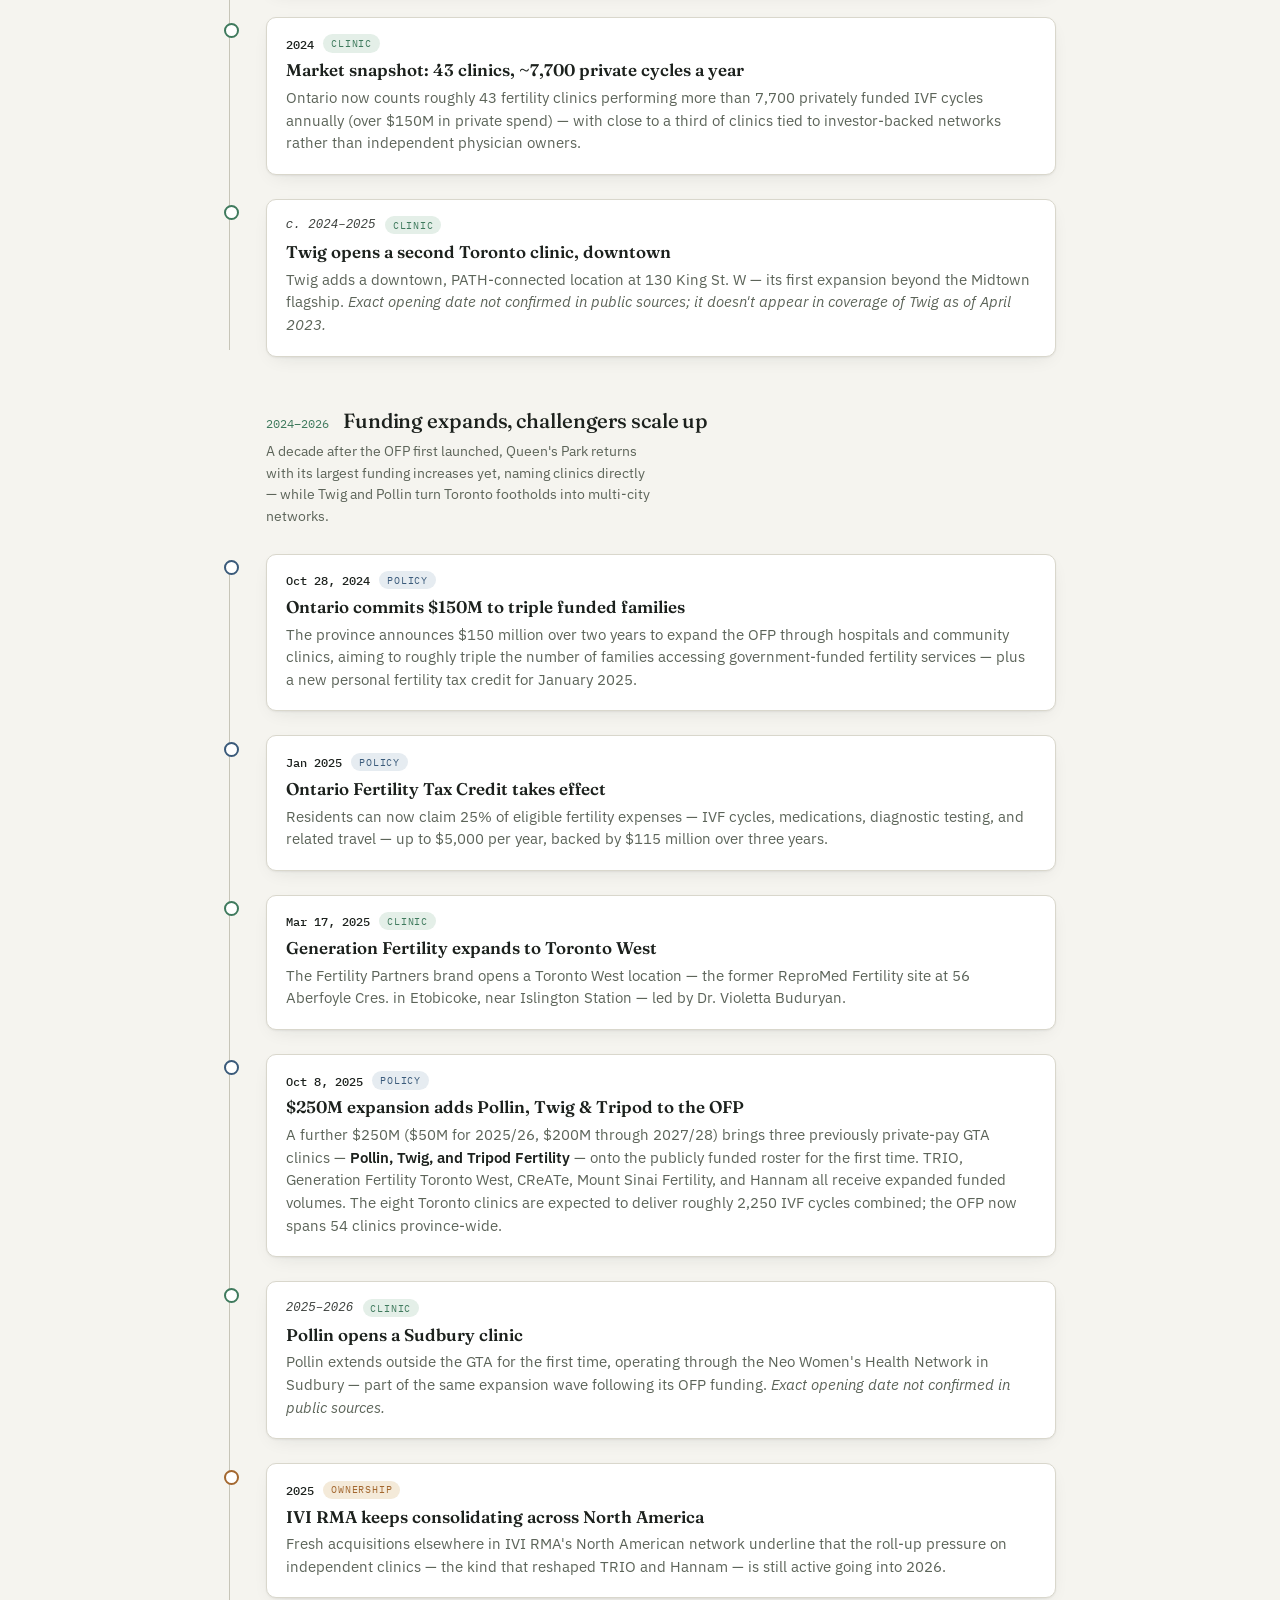
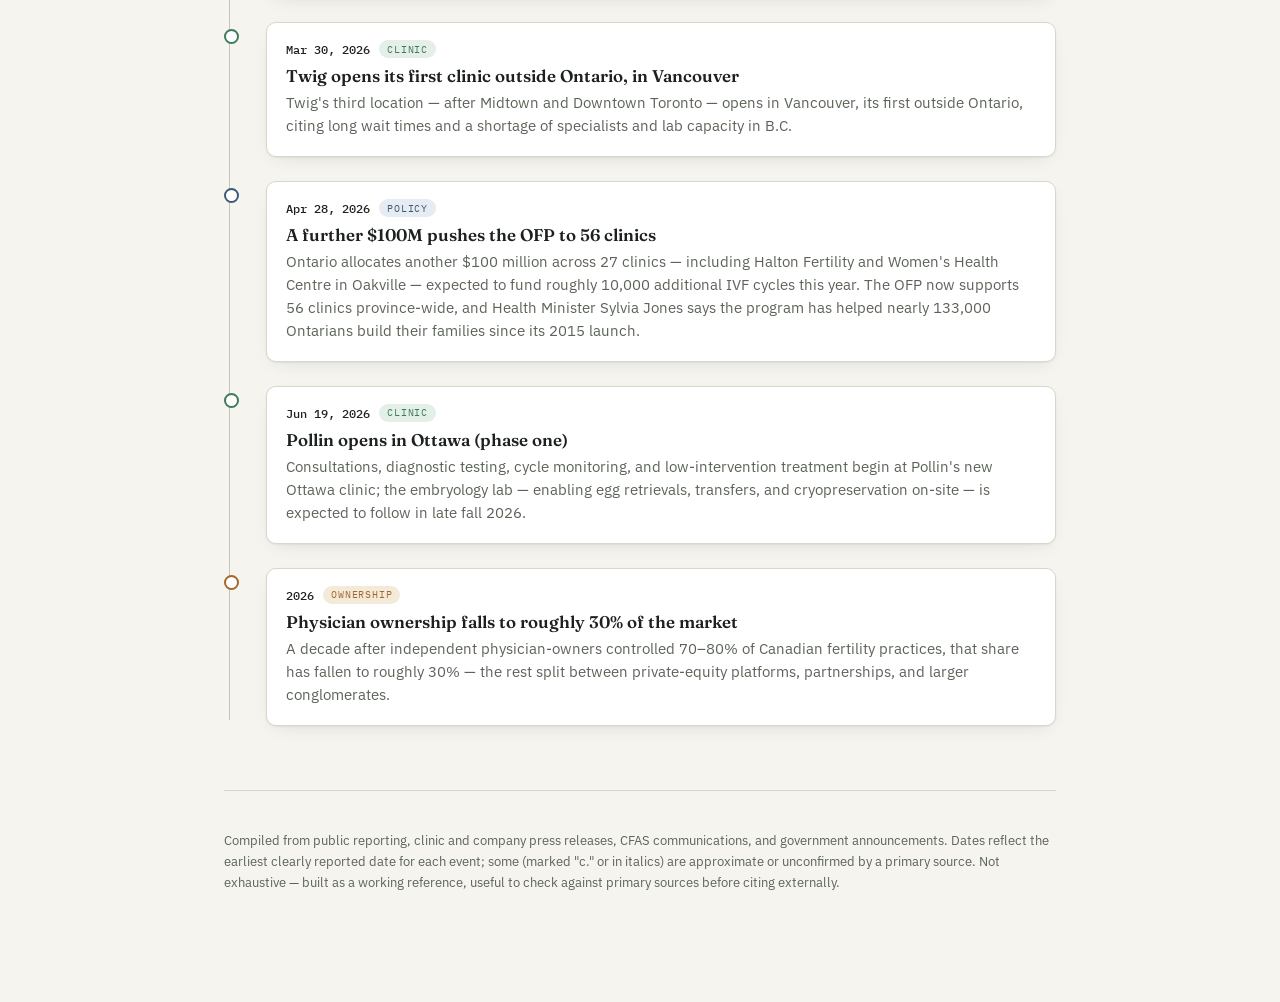
==== commit 41429bed: "Update index.html" ====
--- a/timeline/index.html
+++ b/timeline/index.html
@@ -295,6 +295,11 @@
 
   .entry-body strong { color: var(--ink); font-weight: 600; }
 
+  .unconfirmed {
+    font-style: italic;
+    opacity: 0.85;
+  }
+
   footer {
     margin-top: 4rem;
     padding-top: 1.6rem;
@@ -523,6 +528,14 @@
         </div>
       </div>
 
+      <div class="entry market">
+        <div class="entry-card">
+          <div class="entry-meta"><span class="entry-date">Jul 27, 2021</span><span class="tag">Ownership</span></div>
+          <h3 class="entry-title">Markham Fertility Centre changes hands — but stays physician-owned</h3>
+          <p class="entry-body">Founder Dr. Michael Virro sells Markham Fertility Centre to three of his own physician leaders — Dr. Meivys Garcia (Medical Director), Dr. Marta Wais (Quality Director), and Dr. Crystal Chan (Scientific Director, joining from Mount Sinai Fertility). A rare case of an Ontario clinic changing hands through physician succession rather than a PE or network acquisition.</p>
+        </div>
+      </div>
+
     </div>
   </section>
 
@@ -543,6 +556,22 @@
         </div>
       </div>
 
+      <div class="entry clinic">
+        <div class="entry-card">
+          <div class="entry-meta"><span class="entry-date">Mar 8, 2022</span><span class="tag">Clinic</span></div>
+          <h3 class="entry-title">EVOLVE opens as Canada's first egg-freezing-only clinic</h3>
+          <p class="entry-body">Founded by CEO Nicole Condon and operating under the TRIO Fertility family, EVOLVE launches in Toronto as the country's first clinic dedicated solely to egg freezing, citing rising demand for fertility preservation — including a pandemic-era jump in interest.</p>
+        </div>
+      </div>
+
+      <div class="entry clinic">
+        <div class="entry-card">
+          <div class="entry-meta"><span class="entry-date">Mar 22, 2022</span><span class="tag">Clinic</span></div>
+          <h3 class="entry-title">Twig Fertility opens its flagship Toronto clinic</h3>
+          <p class="entry-body">Twig opens a full IVF and egg-freezing clinic and lab in Midtown Toronto (313 Eglinton Ave. W) — the first location for what becomes a fast-growing, tech-forward challenger to the established GTA players.</p>
+        </div>
+      </div>
+
       <div class="entry market">
         <div class="entry-card">
           <div class="entry-meta"><span class="entry-date">2022</span><span class="tag">Ownership</span></div>
@@ -587,7 +616,7 @@
         <div class="entry-card">
           <div class="entry-meta"><span class="entry-date">2023</span><span class="tag">Clinic</span></div>
           <h3 class="entry-title">Pollin Fertility opens in Toronto with $20M backing</h3>
-          <p class="entry-body">A new Toronto clinic launches backed by $20 million from David Thomson's Osmington Inc. — another well-capitalized new entrant competing against the consolidating incumbents.</p>
+          <p class="entry-body">A new 20,000 sq. ft. flagship clinic opens at 2360 Yonge St. (Yonge &amp; Eglinton), backed by $20 million from David Thomson's Osmington Inc. — another well-capitalized new entrant competing against the consolidating incumbents.</p>
         </div>
       </div>
 
@@ -612,6 +641,14 @@
           <div class="entry-meta"><span class="entry-date">2024</span><span class="tag">Clinic</span></div>
           <h3 class="entry-title">Market snapshot: 43 clinics, ~7,700 private cycles a year</h3>
           <p class="entry-body">Ontario now counts roughly 43 fertility clinics performing more than 7,700 privately funded IVF cycles annually (over $150M in private spend) — with close to a third of clinics tied to investor-backed networks rather than independent physician owners.</p>
+        </div>
+      </div>
+
+      <div class="entry clinic">
+        <div class="entry-card">
+          <div class="entry-meta"><span class="entry-date unconfirmed">c. 2024–2025</span><span class="tag">Clinic</span></div>
+          <h3 class="entry-title">Twig opens a second Toronto clinic, downtown</h3>
+          <p class="entry-body">Twig adds a downtown, PATH-connected location at 130 King St. W — its first expansion beyond the Midtown flagship. <em>Exact opening date not confirmed in public sources; it doesn't appear in coverage of Twig as of April 2023.</em></p>
         </div>
       </div>
 
@@ -622,9 +659,9 @@
   <section class="era">
     <div class="era-head">
       <span class="era-range">2024–2026</span>
-      <span class="era-title">Funding expands again</span>
-    </div>
-    <p class="era-note">A decade after the OFP first launched, Queen's Park returns with its largest funding increases yet — alongside a new personal tax credit.</p>
+      <span class="era-title">Funding expands, challengers scale up</span>
+    </div>
+    <p class="era-note">A decade after the OFP first launched, Queen's Park returns with its largest funding increases yet, naming clinics directly — while Twig and Pollin turn Toronto footholds into multi-city networks.</p>
     <div class="entries">
 
       <div class="entry policy">
@@ -643,11 +680,27 @@
         </div>
       </div>
 
-      <div class="entry policy">
-        <div class="entry-card">
-          <div class="entry-meta"><span class="entry-date">Oct 8–17, 2025</span><span class="tag">Policy</span></div>
-          <h3 class="entry-title">A further ~$100–150M announced for 2025–26</h3>
-          <p class="entry-body">Ontario adds another round of funding for the 2025–2026 period — framed alongside the 2024 commitment as a combined $250 million push — aimed at cutting wait times and further expanding funded cycles through hospitals and community clinics.</p>
+      <div class="entry clinic">
+        <div class="entry-card">
+          <div class="entry-meta"><span class="entry-date">Mar 17, 2025</span><span class="tag">Clinic</span></div>
+          <h3 class="entry-title">Generation Fertility expands to Toronto West</h3>
+          <p class="entry-body">The Fertility Partners brand opens a Toronto West location — the former ReproMed Fertility site at 56 Aberfoyle Cres. in Etobicoke, near Islington Station — led by Dr. Violetta Buduryan.</p>
+        </div>
+      </div>
+
+      <div class="entry policy">
+        <div class="entry-card">
+          <div class="entry-meta"><span class="entry-date">Oct 8, 2025</span><span class="tag">Policy</span></div>
+          <h3 class="entry-title">$250M expansion adds Pollin, Twig &amp; Tripod to the OFP</h3>
+          <p class="entry-body">A further $250M ($50M for 2025/26, $200M through 2027/28) brings three previously private-pay GTA clinics — <strong>Pollin, Twig, and Tripod Fertility</strong> — onto the publicly funded roster for the first time. TRIO, Generation Fertility Toronto West, CReATe, Mount Sinai Fertility, and Hannam all receive expanded funded volumes. The eight Toronto clinics are expected to deliver roughly 2,250 IVF cycles combined; the OFP now spans 54 clinics province-wide.</p>
+        </div>
+      </div>
+
+      <div class="entry clinic">
+        <div class="entry-card">
+          <div class="entry-meta"><span class="entry-date unconfirmed">2025–2026</span><span class="tag">Clinic</span></div>
+          <h3 class="entry-title">Pollin opens a Sudbury clinic</h3>
+          <p class="entry-body">Pollin extends outside the GTA for the first time, operating through the Neo Women's Health Network in Sudbury — part of the same expansion wave following its OFP funding. <em>Exact opening date not confirmed in public sources.</em></p>
         </div>
       </div>
 
@@ -659,6 +712,30 @@
         </div>
       </div>
 
+      <div class="entry clinic">
+        <div class="entry-card">
+          <div class="entry-meta"><span class="entry-date">Mar 30, 2026</span><span class="tag">Clinic</span></div>
+          <h3 class="entry-title">Twig opens its first clinic outside Ontario, in Vancouver</h3>
+          <p class="entry-body">Twig's third location — after Midtown and Downtown Toronto — opens in Vancouver, its first outside Ontario, citing long wait times and a shortage of specialists and lab capacity in B.C.</p>
+        </div>
+      </div>
+
+      <div class="entry policy">
+        <div class="entry-card">
+          <div class="entry-meta"><span class="entry-date">Apr 28, 2026</span><span class="tag">Policy</span></div>
+          <h3 class="entry-title">A further $100M pushes the OFP to 56 clinics</h3>
+          <p class="entry-body">Ontario allocates another $100 million across 27 clinics — including Halton Fertility and Women's Health Centre in Oakville — expected to fund roughly 10,000 additional IVF cycles this year. The OFP now supports 56 clinics province-wide, and Health Minister Sylvia Jones says the program has helped nearly 133,000 Ontarians build their families since its 2015 launch.</p>
+        </div>
+      </div>
+
+      <div class="entry clinic">
+        <div class="entry-card">
+          <div class="entry-meta"><span class="entry-date">Jun 19, 2026</span><span class="tag">Clinic</span></div>
+          <h3 class="entry-title">Pollin opens in Ottawa (phase one)</h3>
+          <p class="entry-body">Consultations, diagnostic testing, cycle monitoring, and low-intervention treatment begin at Pollin's new Ottawa clinic; the embryology lab — enabling egg retrievals, transfers, and cryopreservation on-site — is expected to follow in late fall 2026.</p>
+        </div>
+      </div>
+
       <div class="entry market">
         <div class="entry-card">
           <div class="entry-meta"><span class="entry-date">2026</span><span class="tag">Ownership</span></div>
@@ -671,7 +748,7 @@
   </section>
 
   <footer>
-    <p>Compiled from public reporting, clinic and company press releases, CFAS communications, and government announcements. Dates reflect the earliest clearly reported date for each event; some (marked "c.") are approximate. Not exhaustive — built as a working reference, useful to check against primary sources before citing externally.</p>
+    <p>Compiled from public reporting, clinic and company press releases, CFAS communications, and government announcements. Dates reflect the earliest clearly reported date for each event; some (marked "c." or in italics) are approximate or unconfirmed by a primary source. Not exhaustive — built as a working reference, useful to check against primary sources before citing externally.</p>
   </footer>
 
 </div>
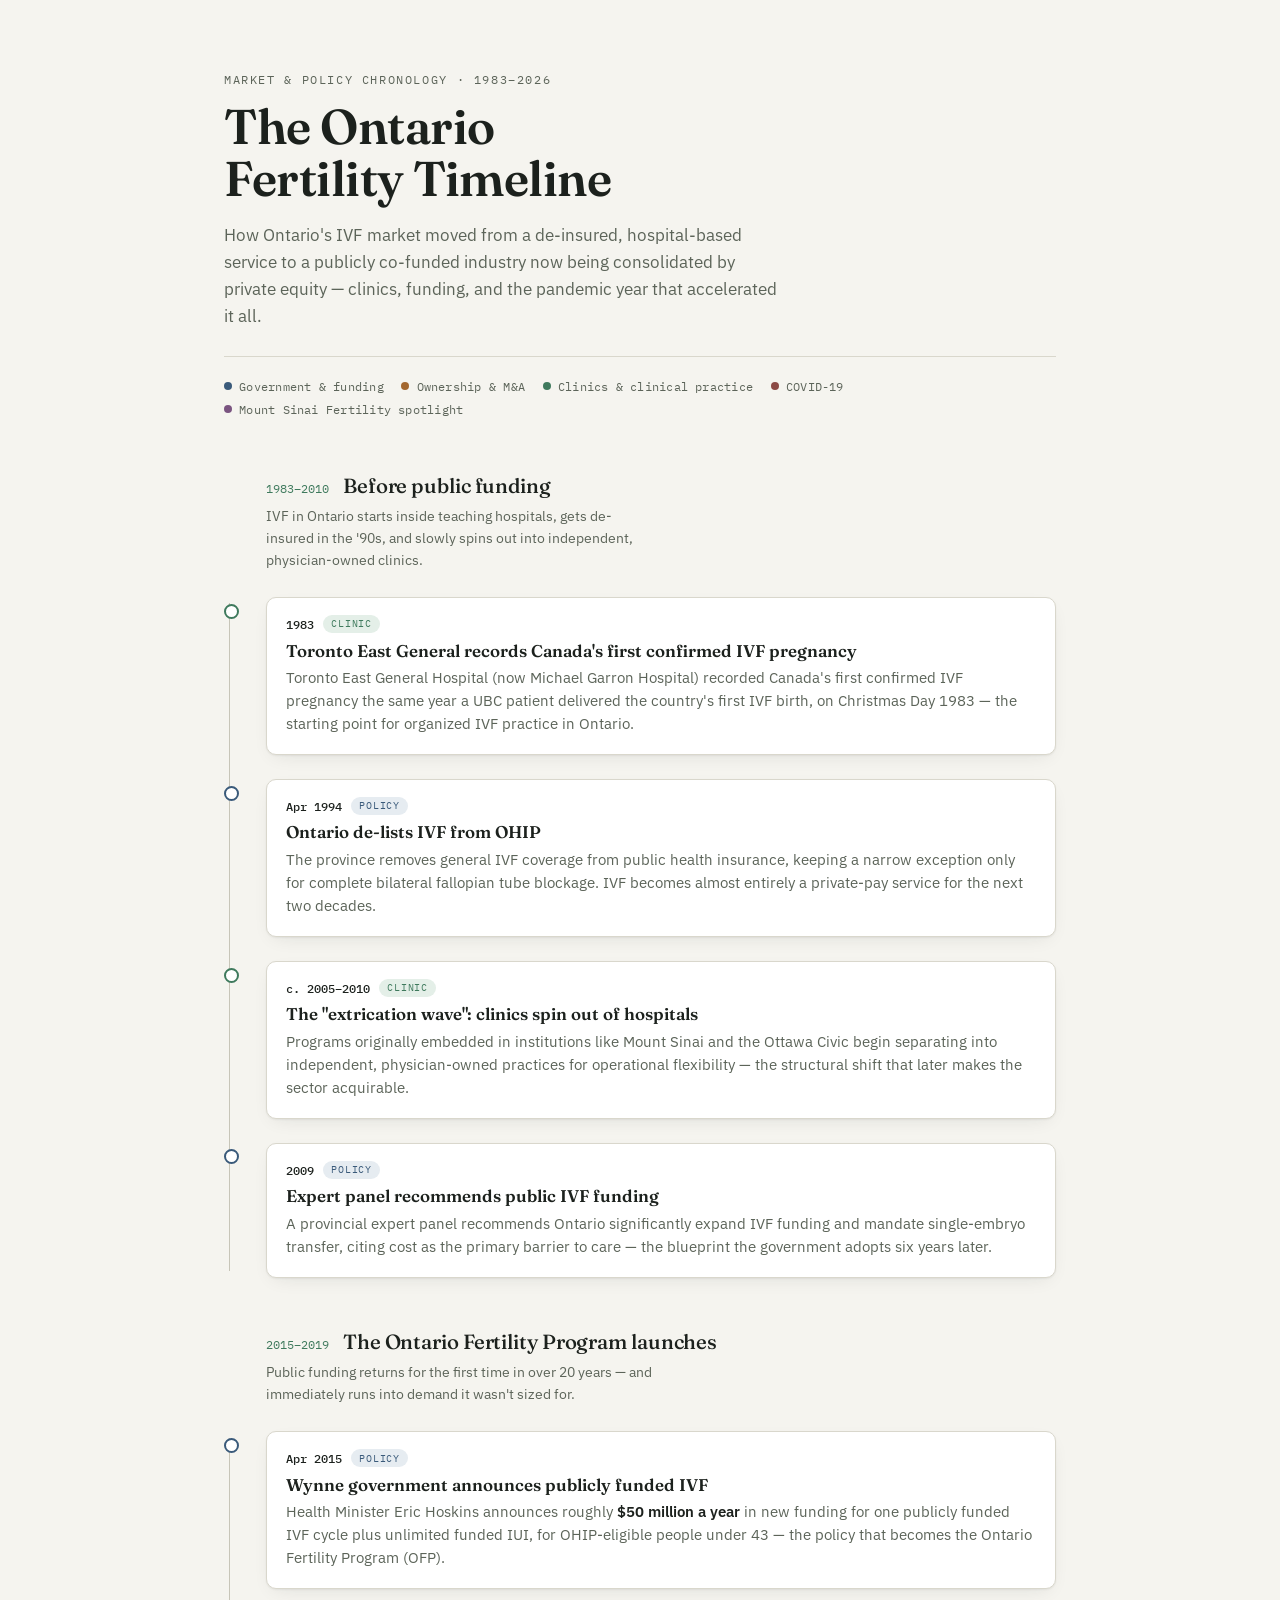
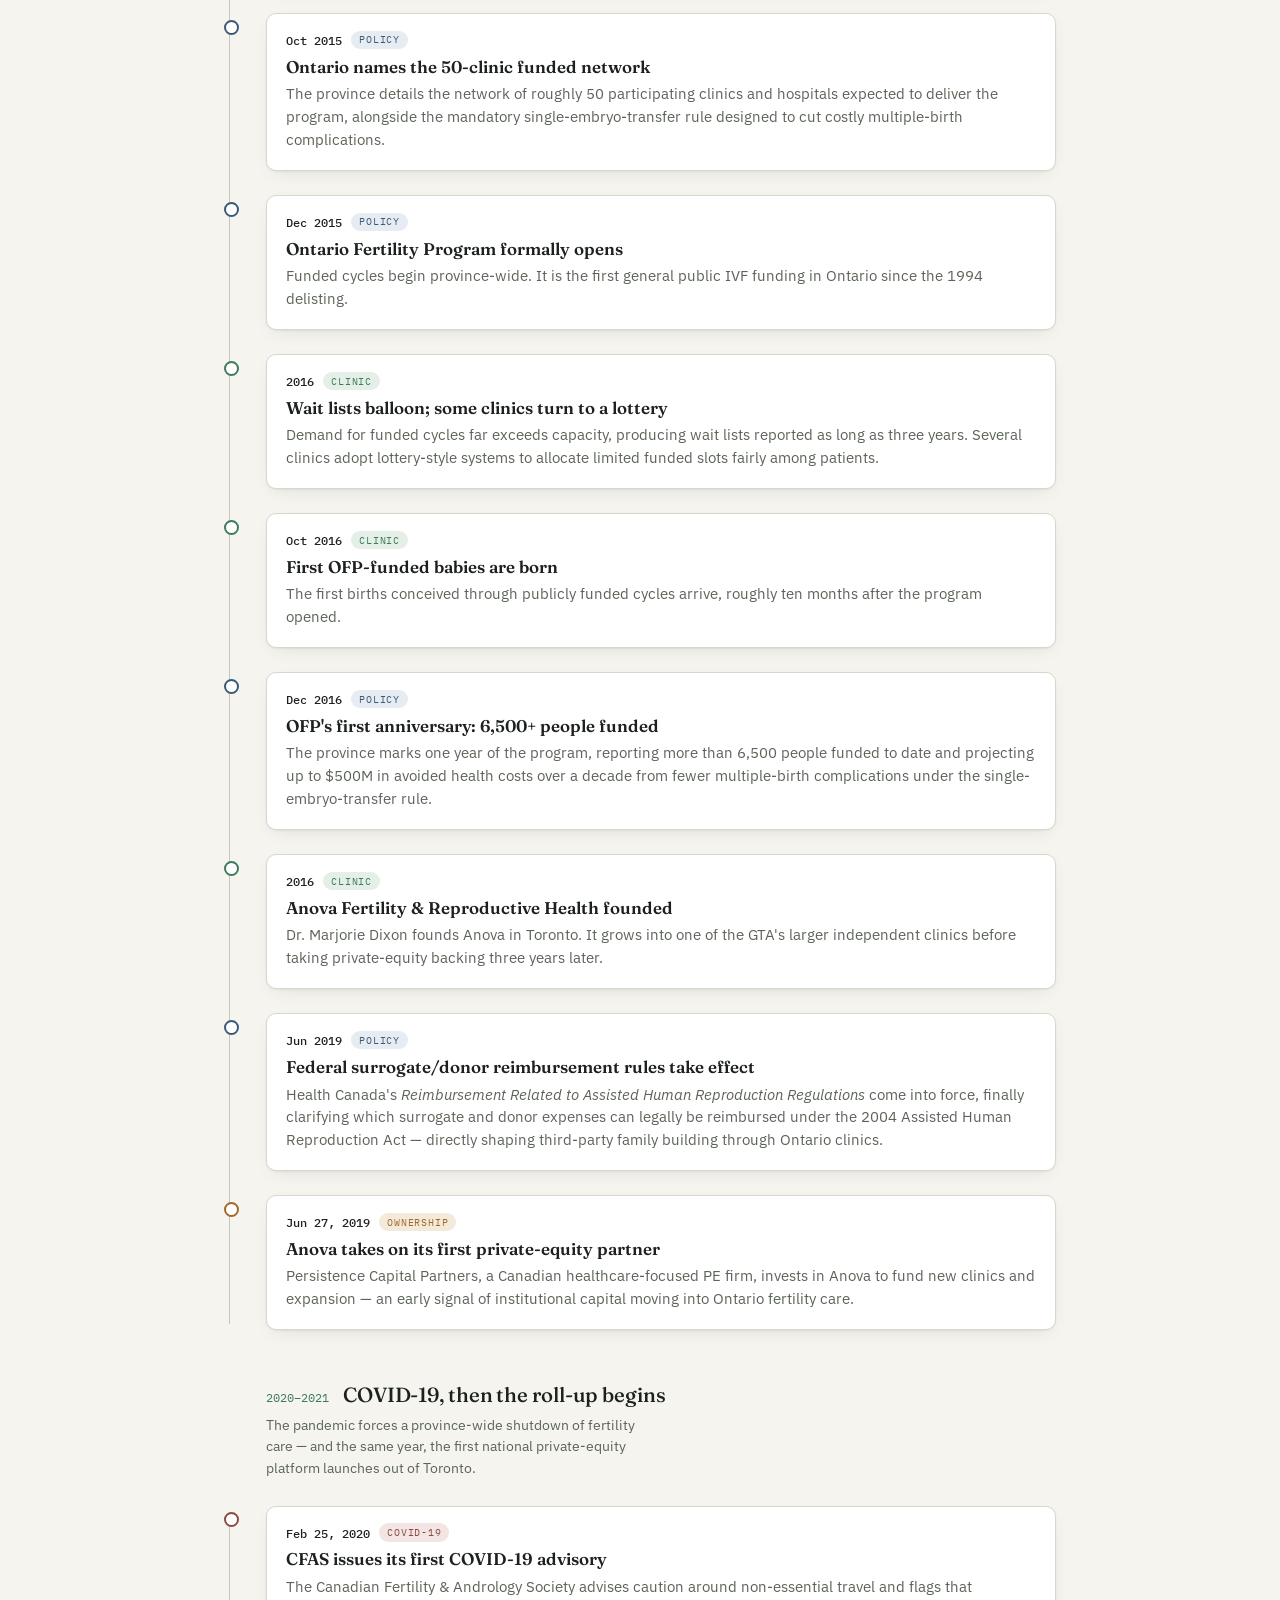
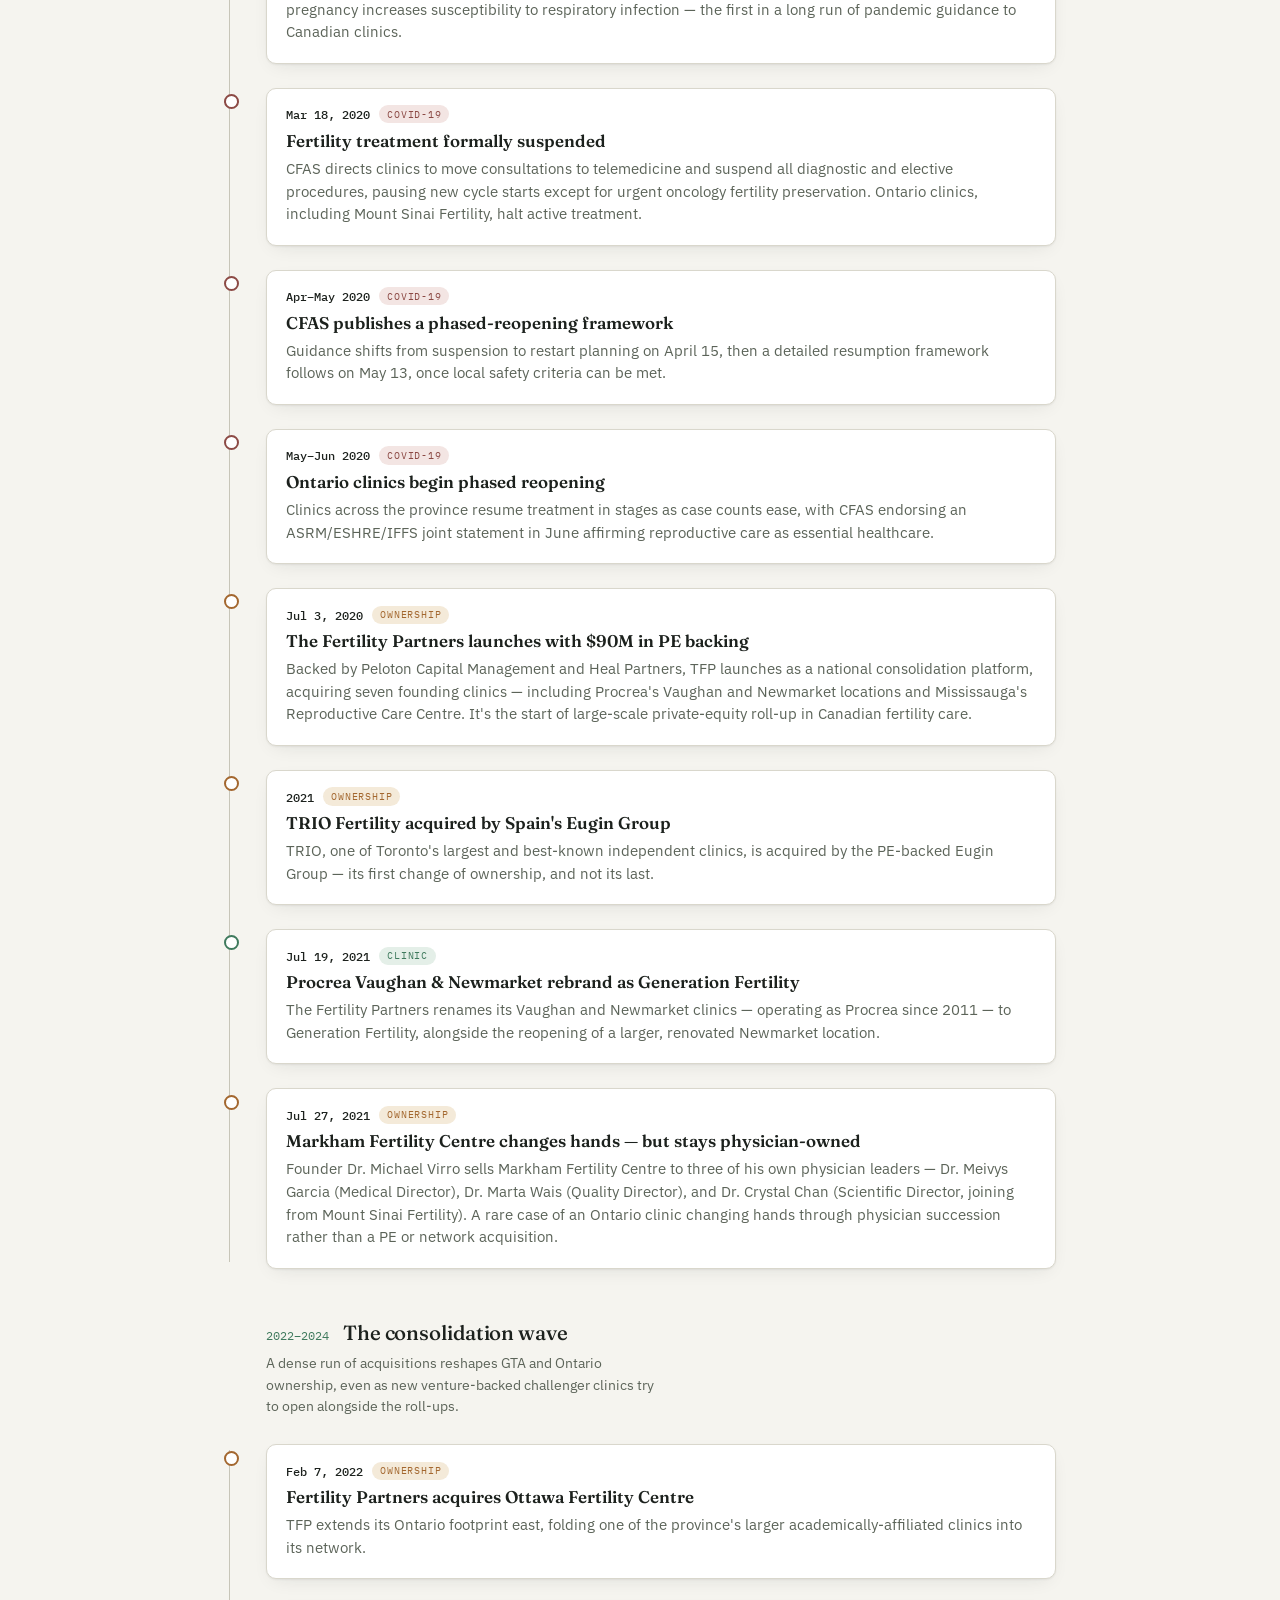
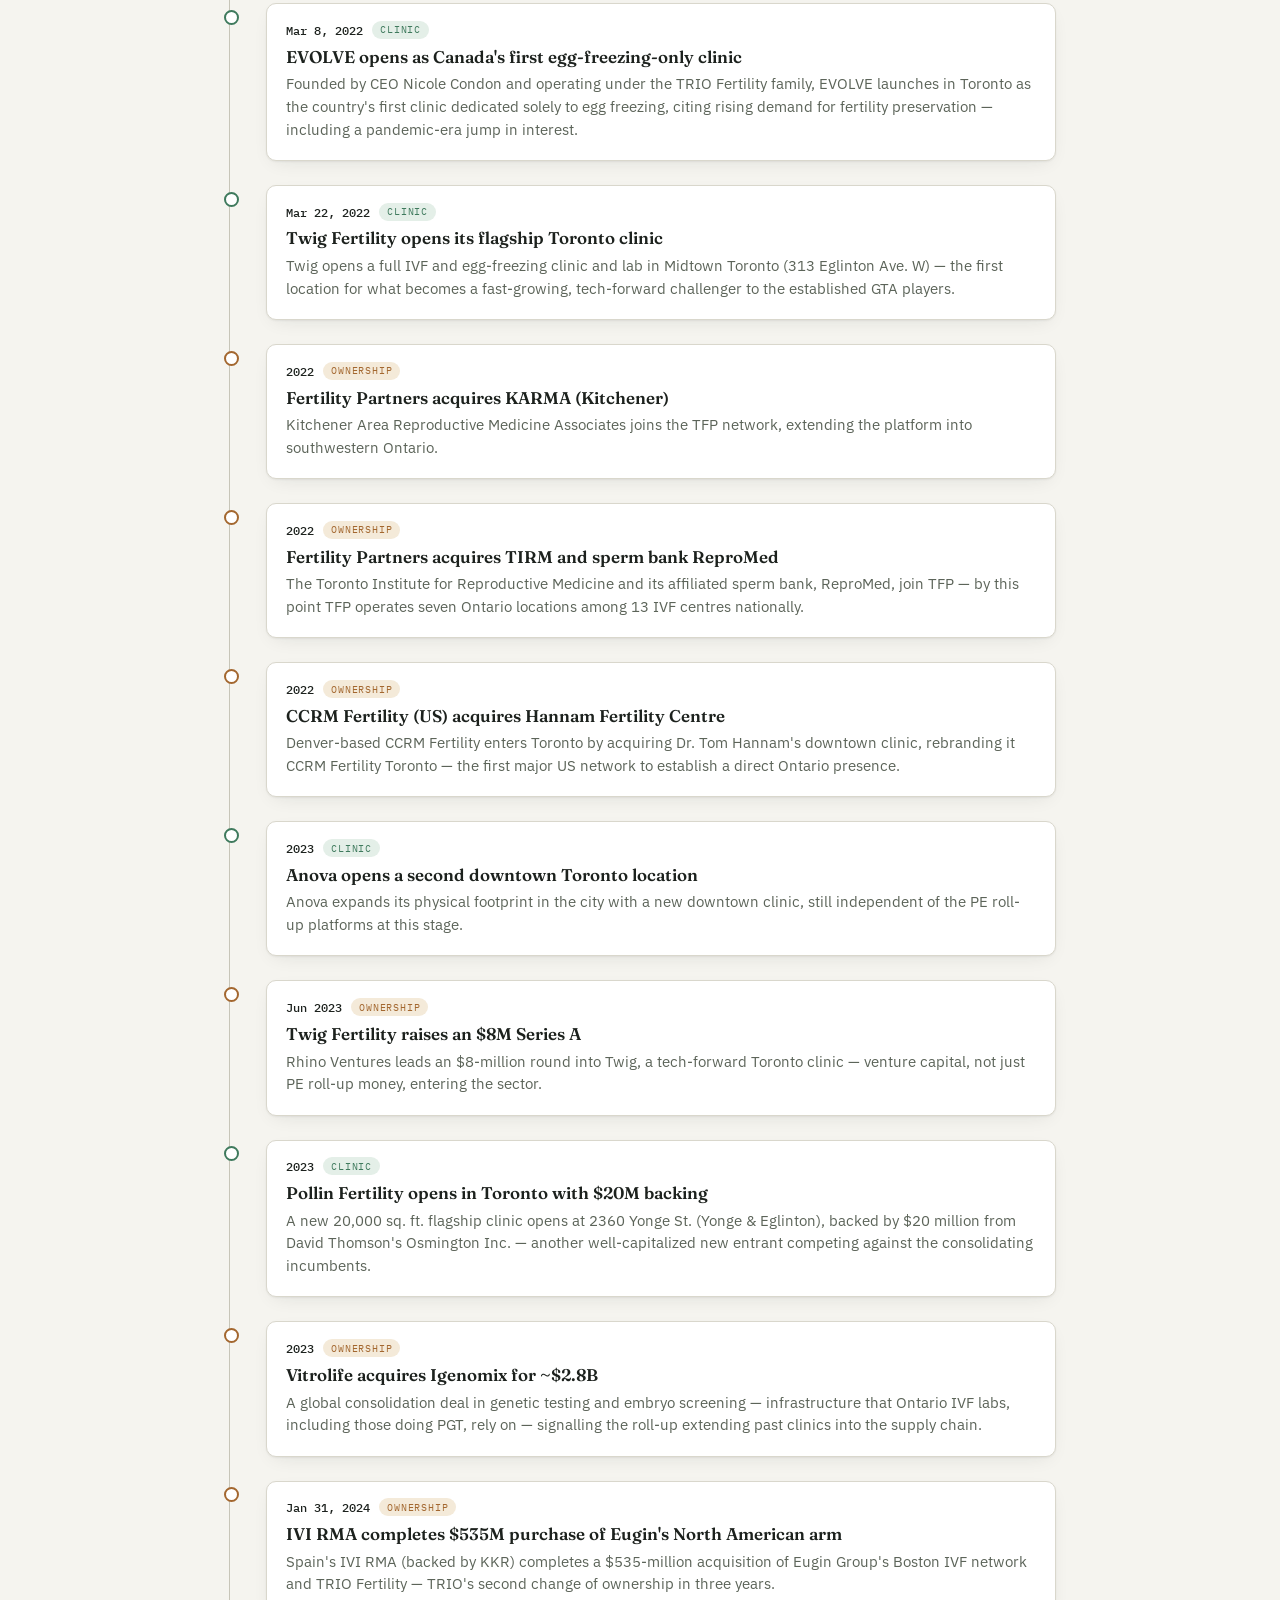
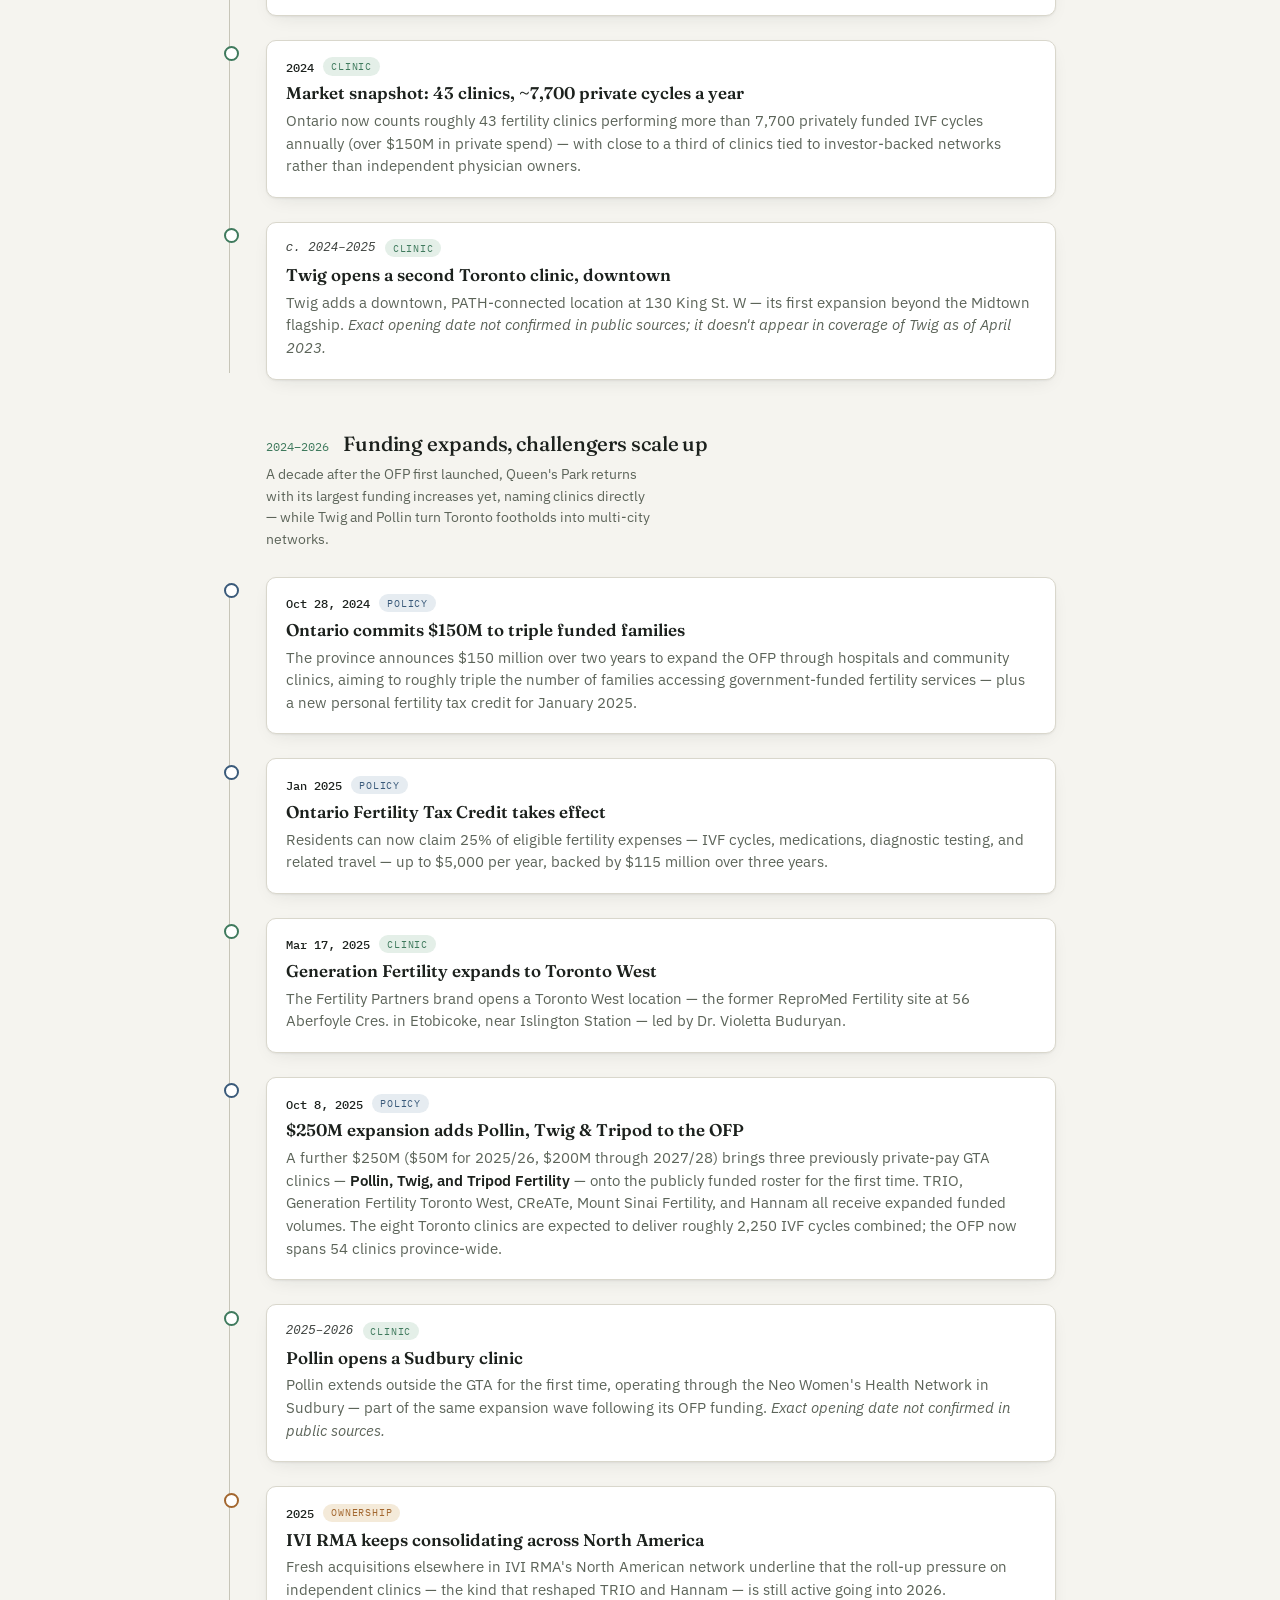
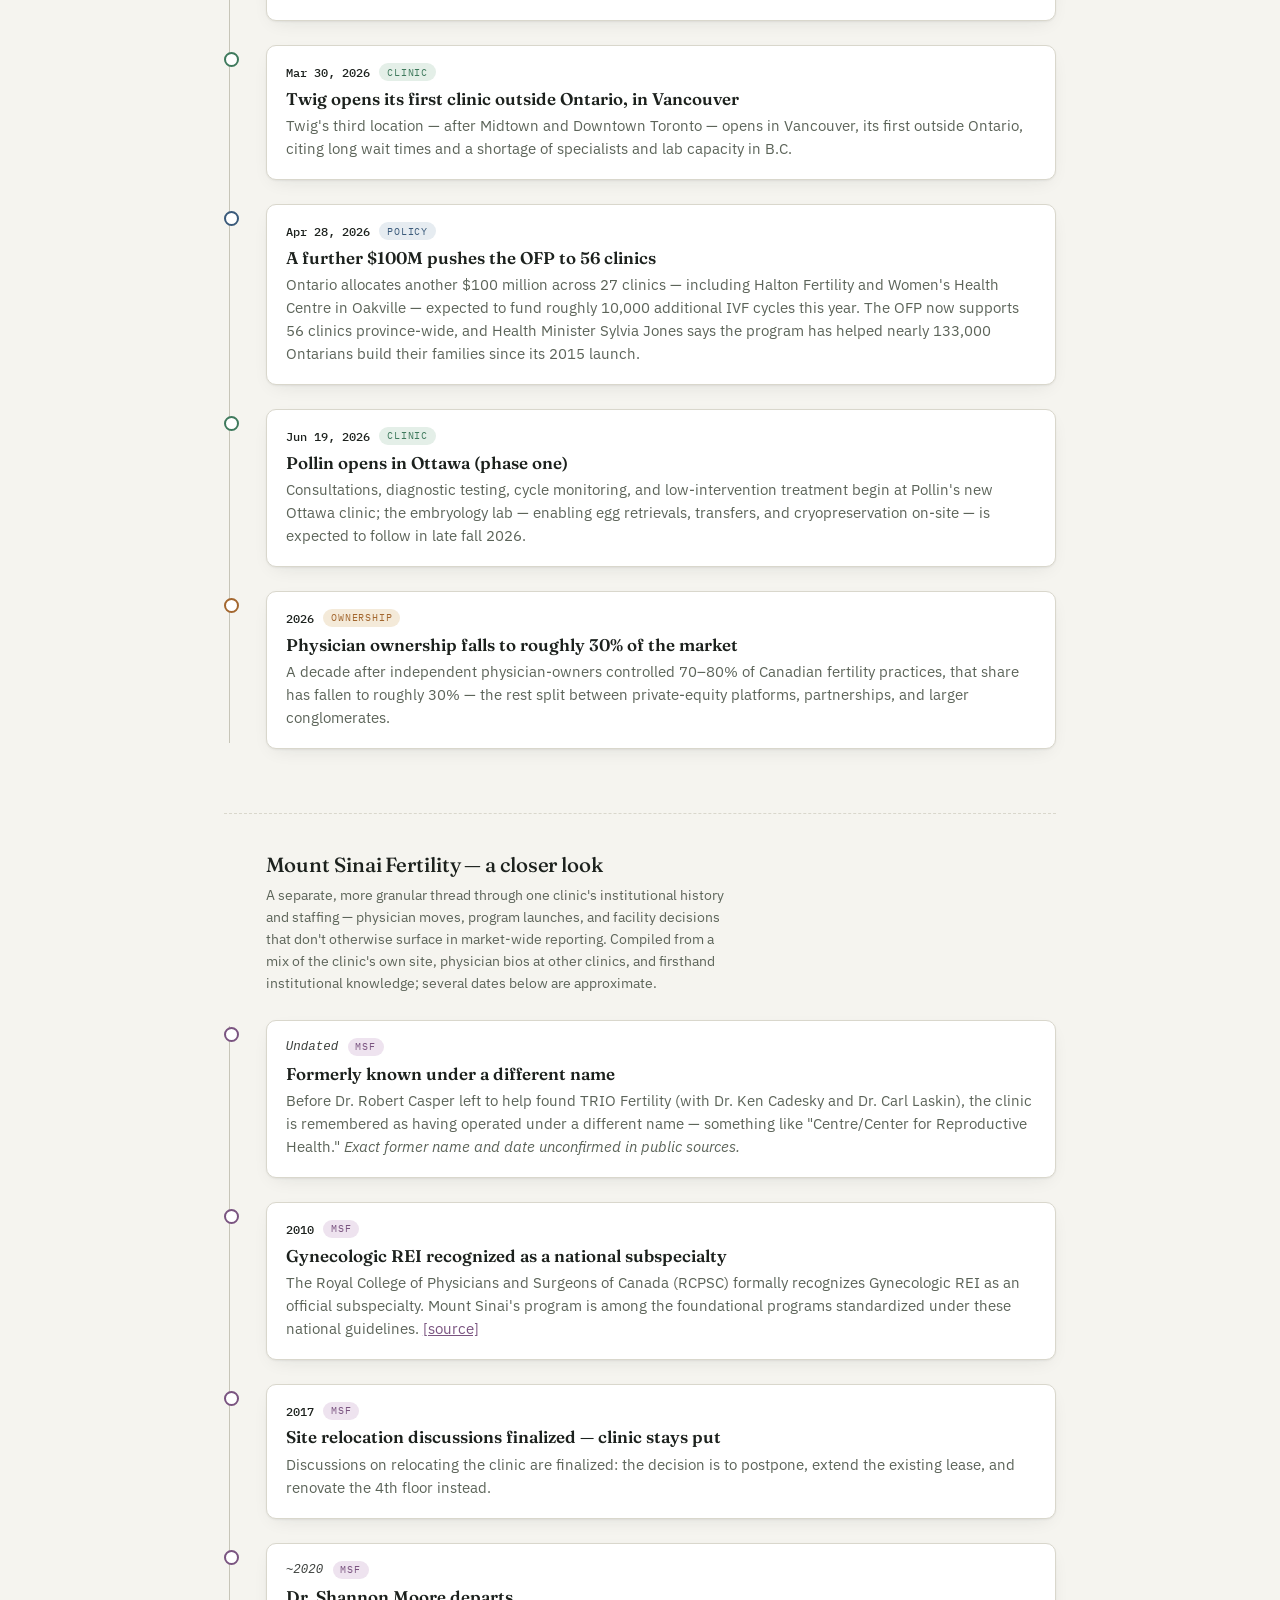
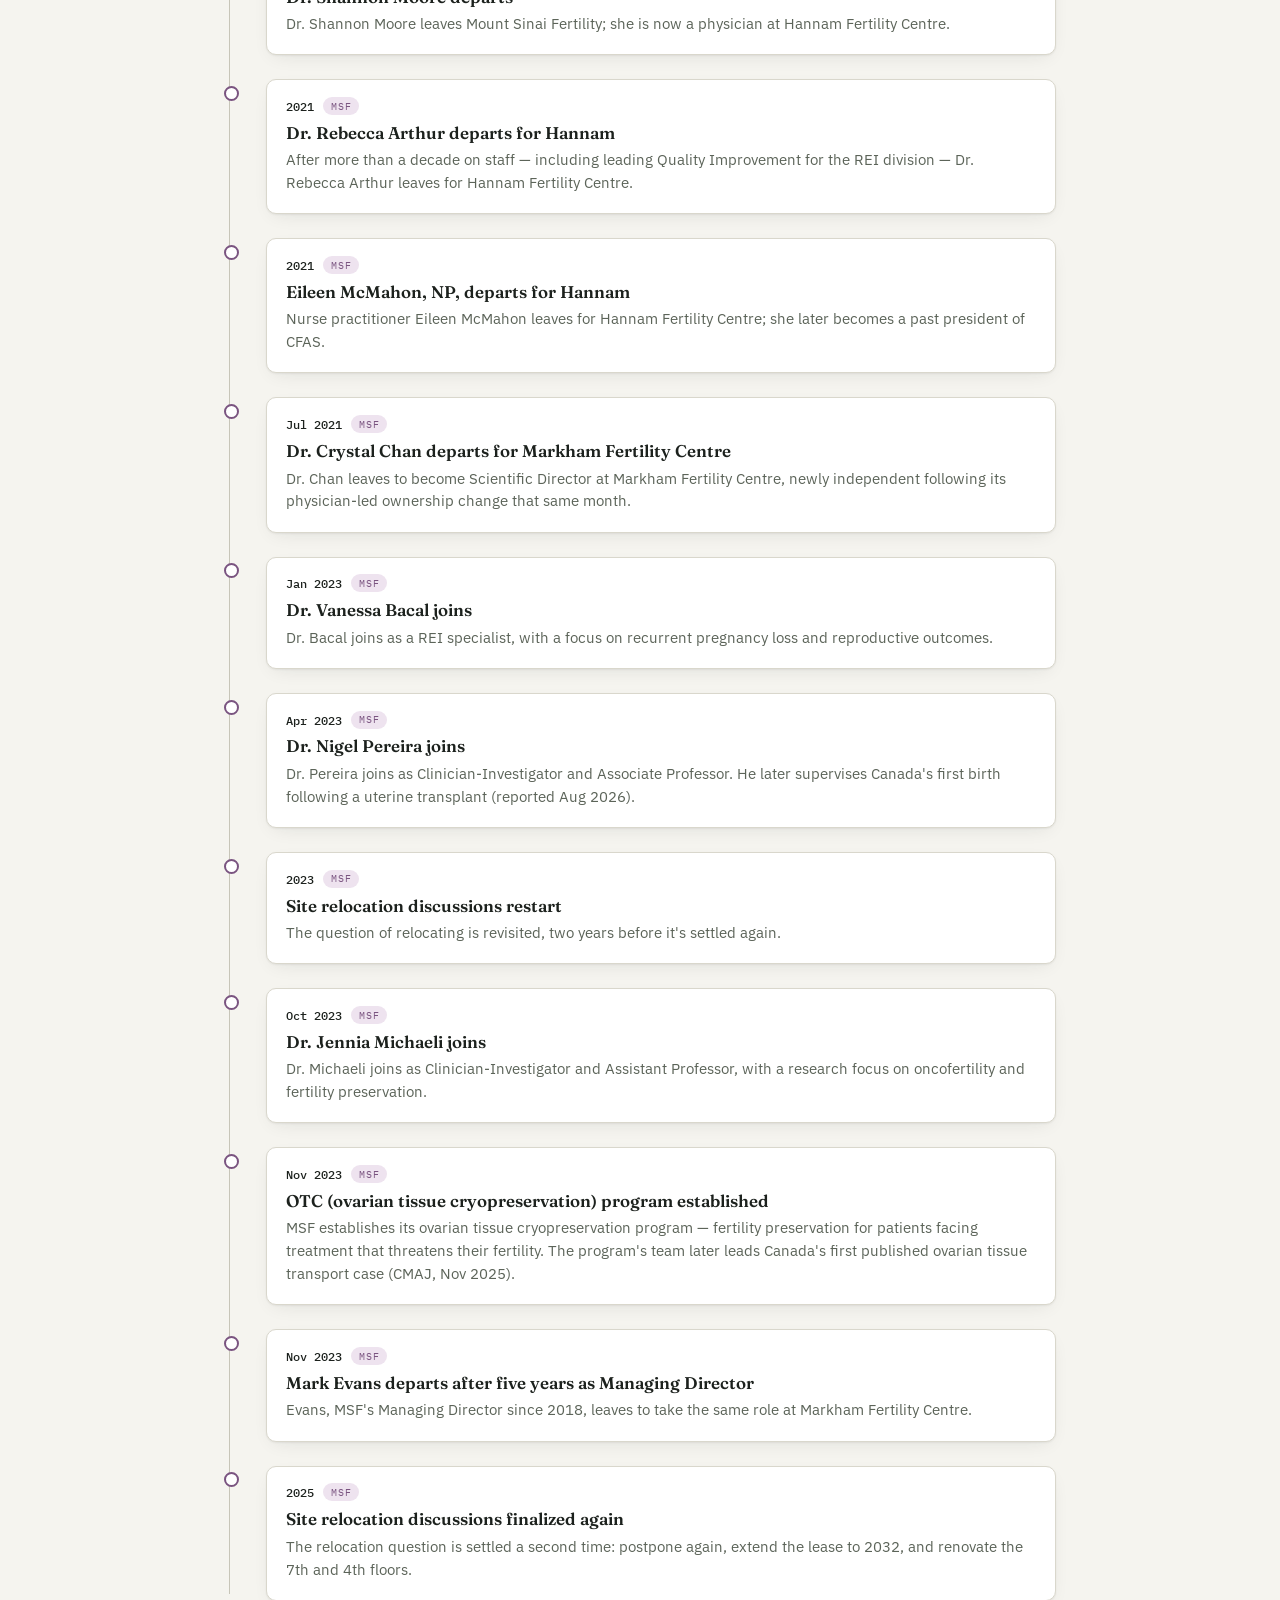
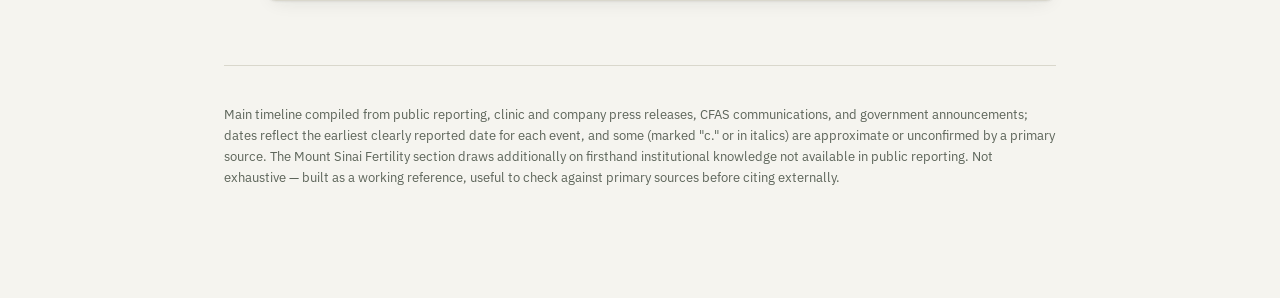
==== commit 8ee4f842: "Update index.html" ====
--- a/timeline/index.html
+++ b/timeline/index.html
@@ -26,6 +26,8 @@
     --clinic-soft: #e4efe8;
     --covid: #8c4a45;
     --covid-soft: #f3e5e3;
+    --msf: #7a5480;
+    --msf-soft: #eee3ef;
 
     --accent: #3f7a5d;
     --shadow: 0 1px 2px rgba(28,33,29,0.06), 0 6px 20px -8px rgba(28,33,29,0.12);
@@ -49,6 +51,8 @@
       --clinic-soft: #1c2921;
       --covid: #d18e88;
       --covid-soft: #2f1e1c;
+      --msf: #cba3d0;
+      --msf-soft: #2b2130;
 
       --accent: #8fc3a4;
       --shadow: 0 1px 2px rgba(0,0,0,0.3), 0 8px 24px -8px rgba(0,0,0,0.45);
@@ -72,6 +76,8 @@
     --clinic-soft: #1c2921;
     --covid: #d18e88;
     --covid-soft: #2f1e1c;
+    --msf: #cba3d0;
+    --msf-soft: #2b2130;
 
     --accent: #8fc3a4;
     --shadow: 0 1px 2px rgba(0,0,0,0.3), 0 8px 24px -8px rgba(0,0,0,0.45);
@@ -158,6 +164,7 @@
   .dot.market { background: var(--market); }
   .dot.clinic { background: var(--clinic); }
   .dot.covid  { background: var(--covid); }
+  .dot.msf    { background: var(--msf); }
 
   /* Eras */
   .era {
@@ -236,6 +243,7 @@
   .entry.market { --marker: var(--market); }
   .entry.clinic { --marker: var(--clinic); }
   .entry.covid  { --marker: var(--covid); }
+  .entry.msf    { --marker: var(--msf); }
 
   .entry-card {
     background: var(--surface);
@@ -276,6 +284,7 @@
   .entry.market .tag { --tag-bg: var(--market-soft); }
   .entry.clinic .tag { --tag-bg: var(--clinic-soft); }
   .entry.covid  .tag { --tag-bg: var(--covid-soft); }
+  .entry.msf    .tag { --tag-bg: var(--msf-soft); }
 
   .entry-title {
     font-family: 'Fraunces', Georgia, serif;
@@ -294,10 +303,35 @@
   }
 
   .entry-body strong { color: var(--ink); font-weight: 600; }
+  .entry-body a { color: var(--marker, var(--ink)); }
 
   .unconfirmed {
     font-style: italic;
     opacity: 0.85;
+  }
+
+  .section-divider {
+    margin: 4rem 0 0;
+    padding-top: 2.4rem;
+    border-top: 1px dashed var(--hairline);
+  }
+
+  .section-intro {
+    padding-left: 2.6rem;
+    margin: 0 0 1.6rem;
+  }
+
+  .section-intro .era-title {
+    display: block;
+    margin-bottom: 0.5rem;
+  }
+
+  .section-intro p {
+    font-size: 0.88rem;
+    color: var(--muted);
+    max-width: 58ch;
+    line-height: 1.55;
+    margin: 0;
   }
 
   footer {
@@ -313,7 +347,7 @@
 
   @media (max-width: 520px) {
     .wrap { padding: 3rem 1.1rem 4rem; }
-    .era-head, .era-note, .entries { padding-left: 1.9rem; }
+    .era-head, .era-note, .entries, .section-intro { padding-left: 1.9rem; }
     .entry::before { left: -1.9rem; }
     .entries::before { left: 0; }
   }
@@ -332,6 +366,7 @@
       <span class="legend-item"><span class="dot market"></span>Ownership &amp; M&amp;A</span>
       <span class="legend-item"><span class="dot clinic"></span>Clinics &amp; clinical practice</span>
       <span class="legend-item"><span class="dot covid"></span>COVID-19</span>
+      <span class="legend-item"><span class="dot msf"></span>Mount Sinai Fertility spotlight</span>
     </div>
   </header>
 
@@ -747,8 +782,131 @@
     </div>
   </section>
 
+  <!-- MSF SPOTLIGHT -->
+  <section class="era section-divider">
+    <div class="section-intro">
+      <span class="era-title">Mount Sinai Fertility — a closer look</span>
+      <p>A separate, more granular thread through one clinic's institutional history and staffing — physician moves, program launches, and facility decisions that don't otherwise surface in market-wide reporting. Compiled from a mix of the clinic's own site, physician bios at other clinics, and firsthand institutional knowledge; several dates below are approximate.</p>
+    </div>
+    <div class="entries">
+
+      <div class="entry msf">
+        <div class="entry-card">
+          <div class="entry-meta"><span class="entry-date unconfirmed">Undated</span><span class="tag">MSF</span></div>
+          <h3 class="entry-title">Formerly known under a different name</h3>
+          <p class="entry-body">Before Dr. Robert Casper left to help found TRIO Fertility (with Dr. Ken Cadesky and Dr. Carl Laskin), the clinic is remembered as having operated under a different name — something like "Centre/Center for Reproductive Health." <em>Exact former name and date unconfirmed in public sources.</em></p>
+        </div>
+      </div>
+
+      <div class="entry msf">
+        <div class="entry-card">
+          <div class="entry-meta"><span class="entry-date">2010</span><span class="tag">MSF</span></div>
+          <h3 class="entry-title">Gynecologic REI recognized as a national subspecialty</h3>
+          <p class="entry-body">The Royal College of Physicians and Surgeons of Canada (RCPSC) formally recognizes Gynecologic REI as an official subspecialty. Mount Sinai's program is among the foundational programs standardized under these national guidelines. <a href="https://obgyn.utoronto.ca/news/faculty-member-wins-distinguished-award-mentorship" target="_blank" rel="noopener">[source]</a></p>
+        </div>
+      </div>
+
+      <div class="entry msf">
+        <div class="entry-card">
+          <div class="entry-meta"><span class="entry-date">2017</span><span class="tag">MSF</span></div>
+          <h3 class="entry-title">Site relocation discussions finalized — clinic stays put</h3>
+          <p class="entry-body">Discussions on relocating the clinic are finalized: the decision is to postpone, extend the existing lease, and renovate the 4th floor instead.</p>
+        </div>
+      </div>
+
+      <div class="entry msf">
+        <div class="entry-card">
+          <div class="entry-meta"><span class="entry-date unconfirmed">~2020</span><span class="tag">MSF</span></div>
+          <h3 class="entry-title">Dr. Shannon Moore departs</h3>
+          <p class="entry-body">Dr. Shannon Moore leaves Mount Sinai Fertility; she is now a physician at Hannam Fertility Centre.</p>
+        </div>
+      </div>
+
+      <div class="entry msf">
+        <div class="entry-card">
+          <div class="entry-meta"><span class="entry-date">2021</span><span class="tag">MSF</span></div>
+          <h3 class="entry-title">Dr. Rebecca Arthur departs for Hannam</h3>
+          <p class="entry-body">After more than a decade on staff — including leading Quality Improvement for the REI division — Dr. Rebecca Arthur leaves for Hannam Fertility Centre.</p>
+        </div>
+      </div>
+
+      <div class="entry msf">
+        <div class="entry-card">
+          <div class="entry-meta"><span class="entry-date">2021</span><span class="tag">MSF</span></div>
+          <h3 class="entry-title">Eileen McMahon, NP, departs for Hannam</h3>
+          <p class="entry-body">Nurse practitioner Eileen McMahon leaves for Hannam Fertility Centre; she later becomes a past president of CFAS.</p>
+        </div>
+      </div>
+
+      <div class="entry msf">
+        <div class="entry-card">
+          <div class="entry-meta"><span class="entry-date">Jul 2021</span><span class="tag">MSF</span></div>
+          <h3 class="entry-title">Dr. Crystal Chan departs for Markham Fertility Centre</h3>
+          <p class="entry-body">Dr. Chan leaves to become Scientific Director at Markham Fertility Centre, newly independent following its physician-led ownership change that same month.</p>
+        </div>
+      </div>
+
+      <div class="entry msf">
+        <div class="entry-card">
+          <div class="entry-meta"><span class="entry-date">Jan 2023</span><span class="tag">MSF</span></div>
+          <h3 class="entry-title">Dr. Vanessa Bacal joins</h3>
+          <p class="entry-body">Dr. Bacal joins as a REI specialist, with a focus on recurrent pregnancy loss and reproductive outcomes.</p>
+        </div>
+      </div>
+
+      <div class="entry msf">
+        <div class="entry-card">
+          <div class="entry-meta"><span class="entry-date">Apr 2023</span><span class="tag">MSF</span></div>
+          <h3 class="entry-title">Dr. Nigel Pereira joins</h3>
+          <p class="entry-body">Dr. Pereira joins as Clinician-Investigator and Associate Professor. He later supervises Canada's first birth following a uterine transplant (reported Aug 2026).</p>
+        </div>
+      </div>
+
+      <div class="entry msf">
+        <div class="entry-card">
+          <div class="entry-meta"><span class="entry-date">2023</span><span class="tag">MSF</span></div>
+          <h3 class="entry-title">Site relocation discussions restart</h3>
+          <p class="entry-body">The question of relocating is revisited, two years before it's settled again.</p>
+        </div>
+      </div>
+
+      <div class="entry msf">
+        <div class="entry-card">
+          <div class="entry-meta"><span class="entry-date">Oct 2023</span><span class="tag">MSF</span></div>
+          <h3 class="entry-title">Dr. Jennia Michaeli joins</h3>
+          <p class="entry-body">Dr. Michaeli joins as Clinician-Investigator and Assistant Professor, with a research focus on oncofertility and fertility preservation.</p>
+        </div>
+      </div>
+
+      <div class="entry msf">
+        <div class="entry-card">
+          <div class="entry-meta"><span class="entry-date">Nov 2023</span><span class="tag">MSF</span></div>
+          <h3 class="entry-title">OTC (ovarian tissue cryopreservation) program established</h3>
+          <p class="entry-body">MSF establishes its ovarian tissue cryopreservation program — fertility preservation for patients facing treatment that threatens their fertility. The program's team later leads Canada's first published ovarian tissue transport case (CMAJ, Nov 2025).</p>
+        </div>
+      </div>
+
+      <div class="entry msf">
+        <div class="entry-card">
+          <div class="entry-meta"><span class="entry-date">Nov 2023</span><span class="tag">MSF</span></div>
+          <h3 class="entry-title">Mark Evans departs after five years as Managing Director</h3>
+          <p class="entry-body">Evans, MSF's Managing Director since 2018, leaves to take the same role at Markham Fertility Centre.</p>
+        </div>
+      </div>
+
+      <div class="entry msf">
+        <div class="entry-card">
+          <div class="entry-meta"><span class="entry-date">2025</span><span class="tag">MSF</span></div>
+          <h3 class="entry-title">Site relocation discussions finalized again</h3>
+          <p class="entry-body">The relocation question is settled a second time: postpone again, extend the lease to 2032, and renovate the 7th and 4th floors.</p>
+        </div>
+      </div>
+
+    </div>
+  </section>
+
   <footer>
-    <p>Compiled from public reporting, clinic and company press releases, CFAS communications, and government announcements. Dates reflect the earliest clearly reported date for each event; some (marked "c." or in italics) are approximate or unconfirmed by a primary source. Not exhaustive — built as a working reference, useful to check against primary sources before citing externally.</p>
+    <p>Main timeline compiled from public reporting, clinic and company press releases, CFAS communications, and government announcements; dates reflect the earliest clearly reported date for each event, and some (marked "c." or in italics) are approximate or unconfirmed by a primary source. The Mount Sinai Fertility section draws additionally on firsthand institutional knowledge not available in public reporting. Not exhaustive — built as a working reference, useful to check against primary sources before citing externally.</p>
   </footer>
 
 </div>
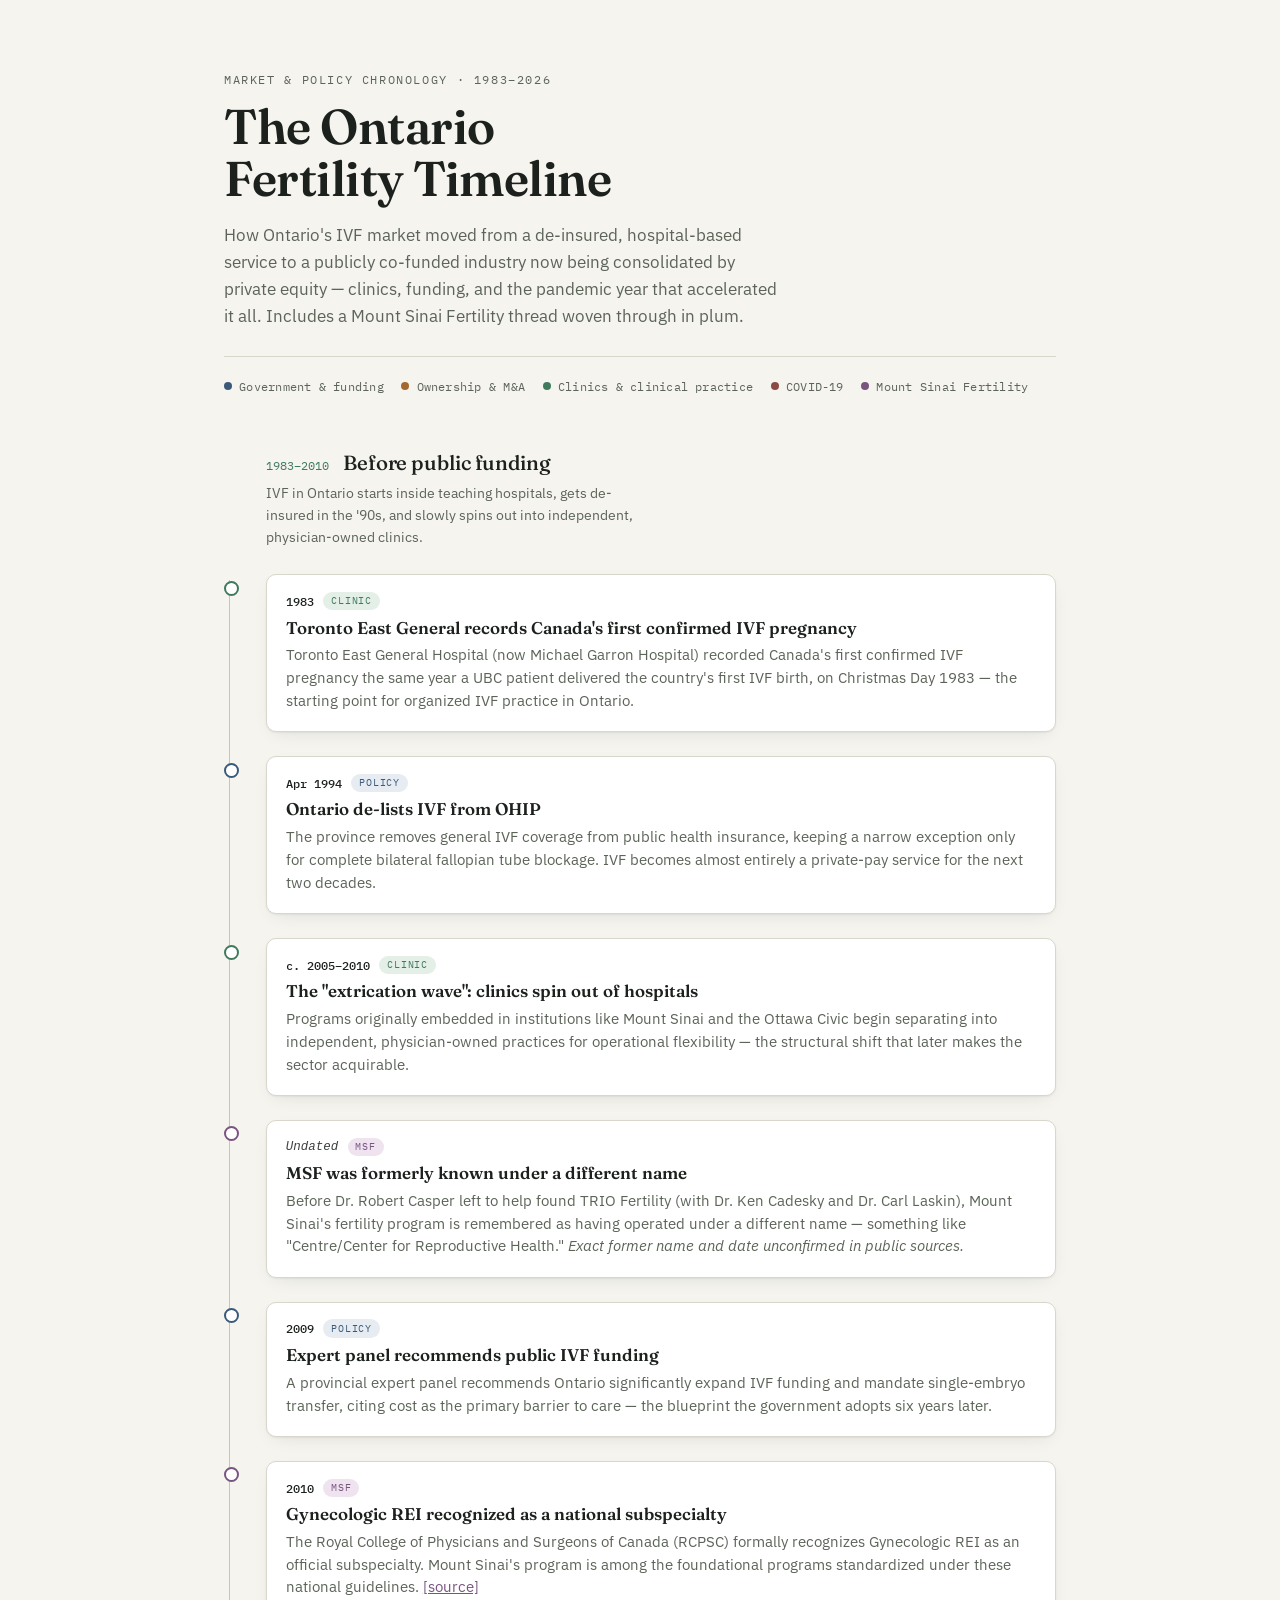
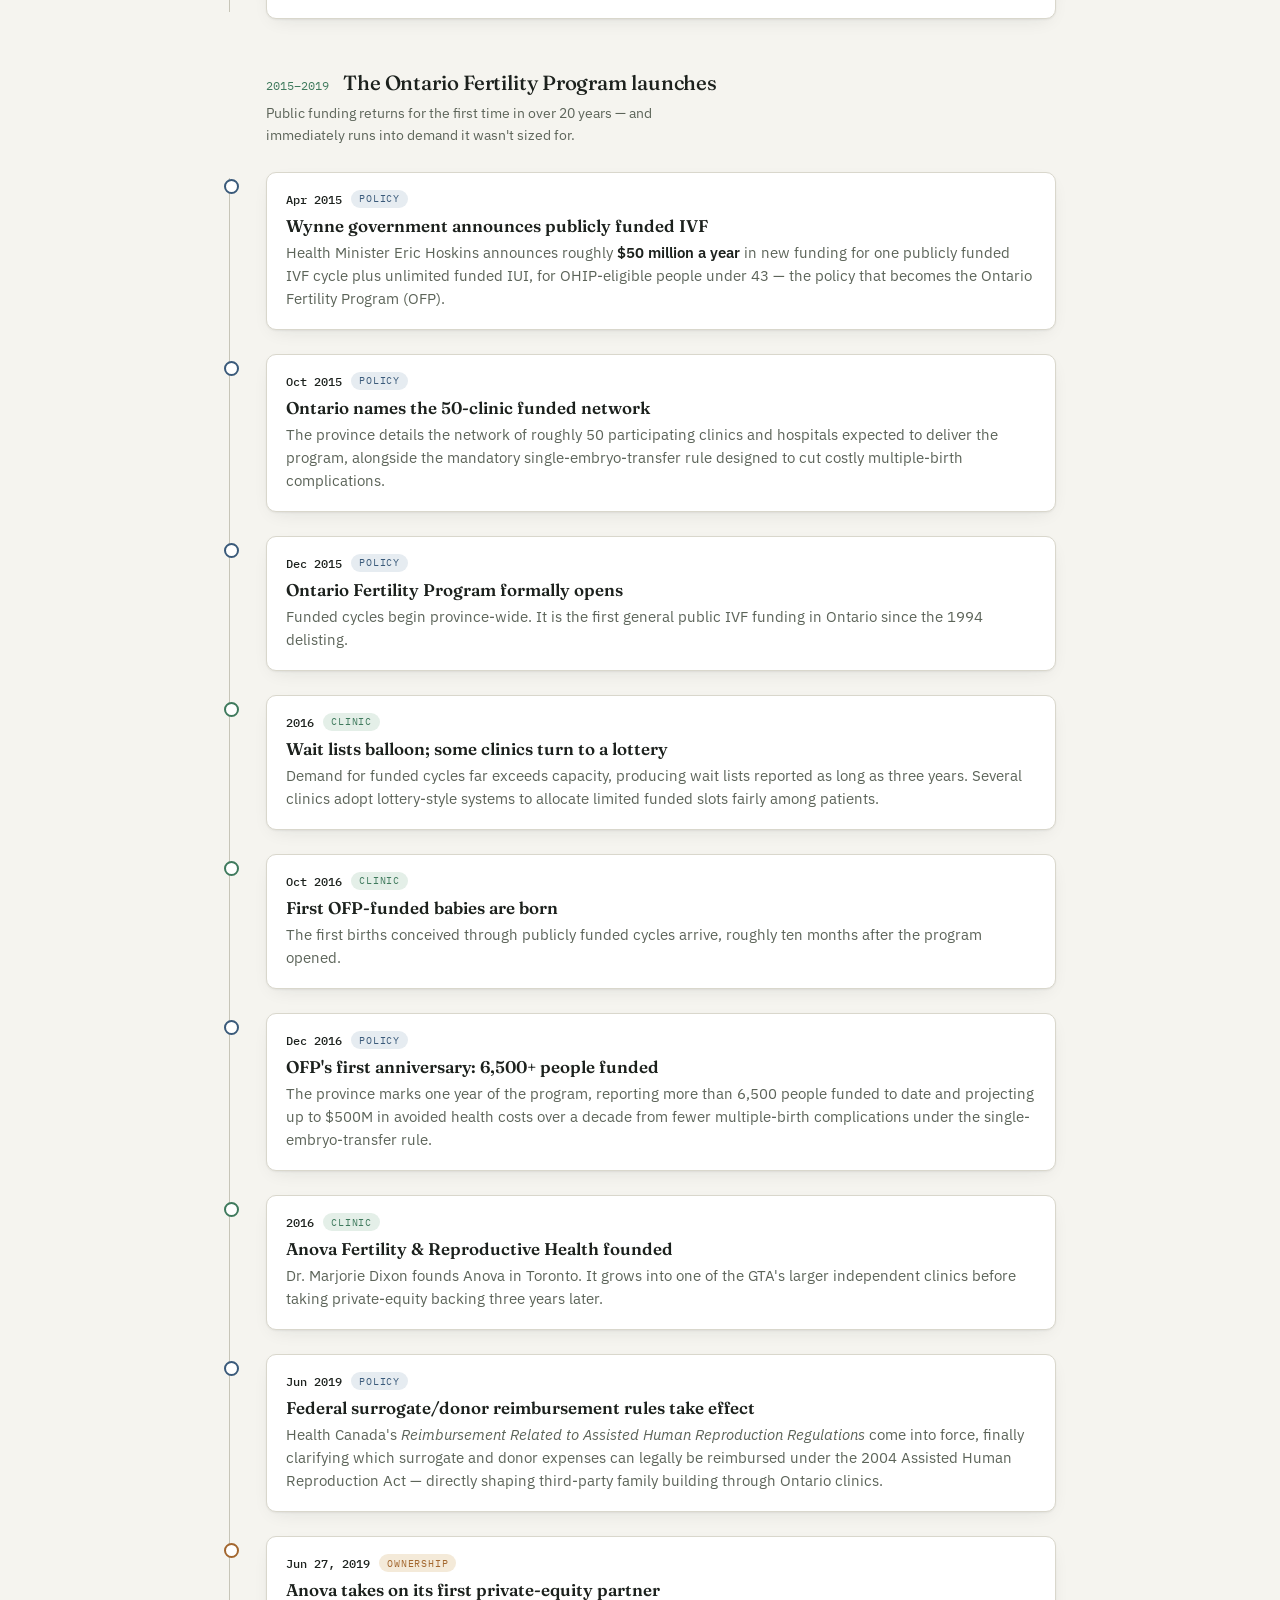
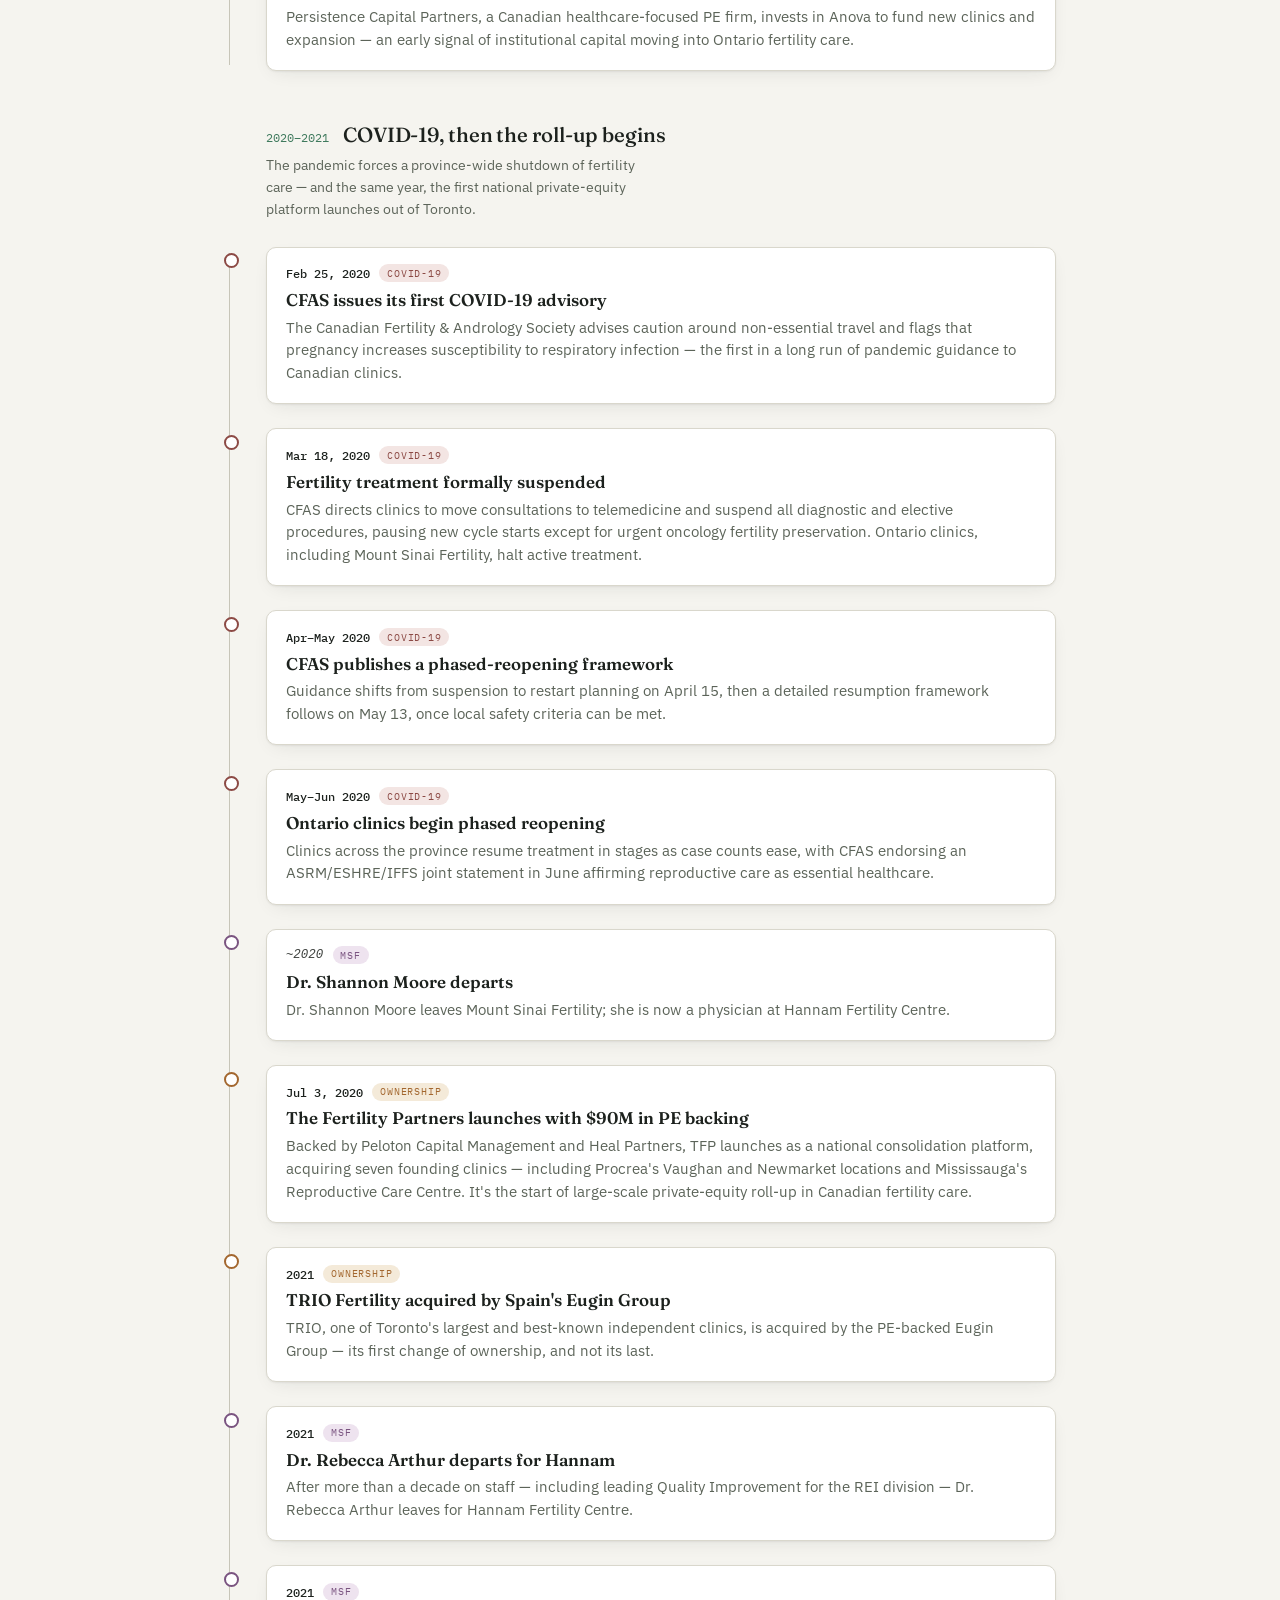
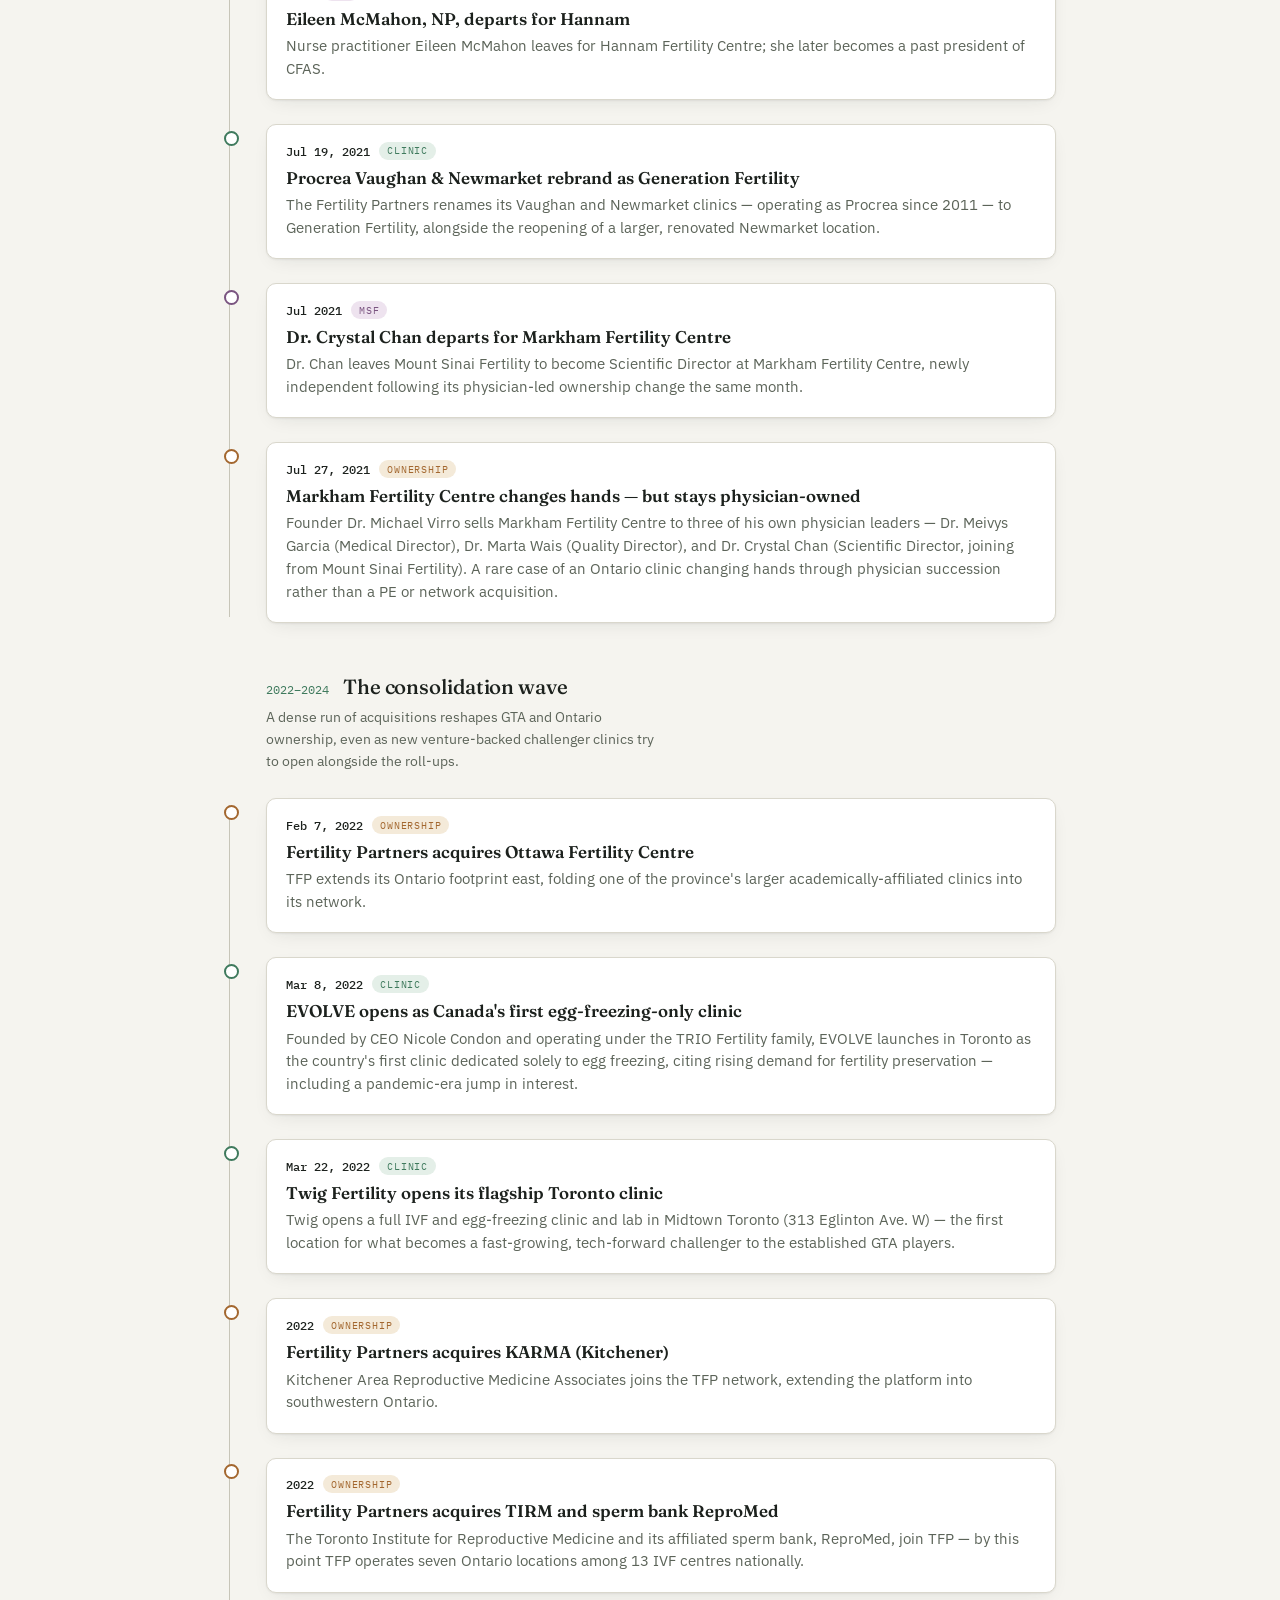
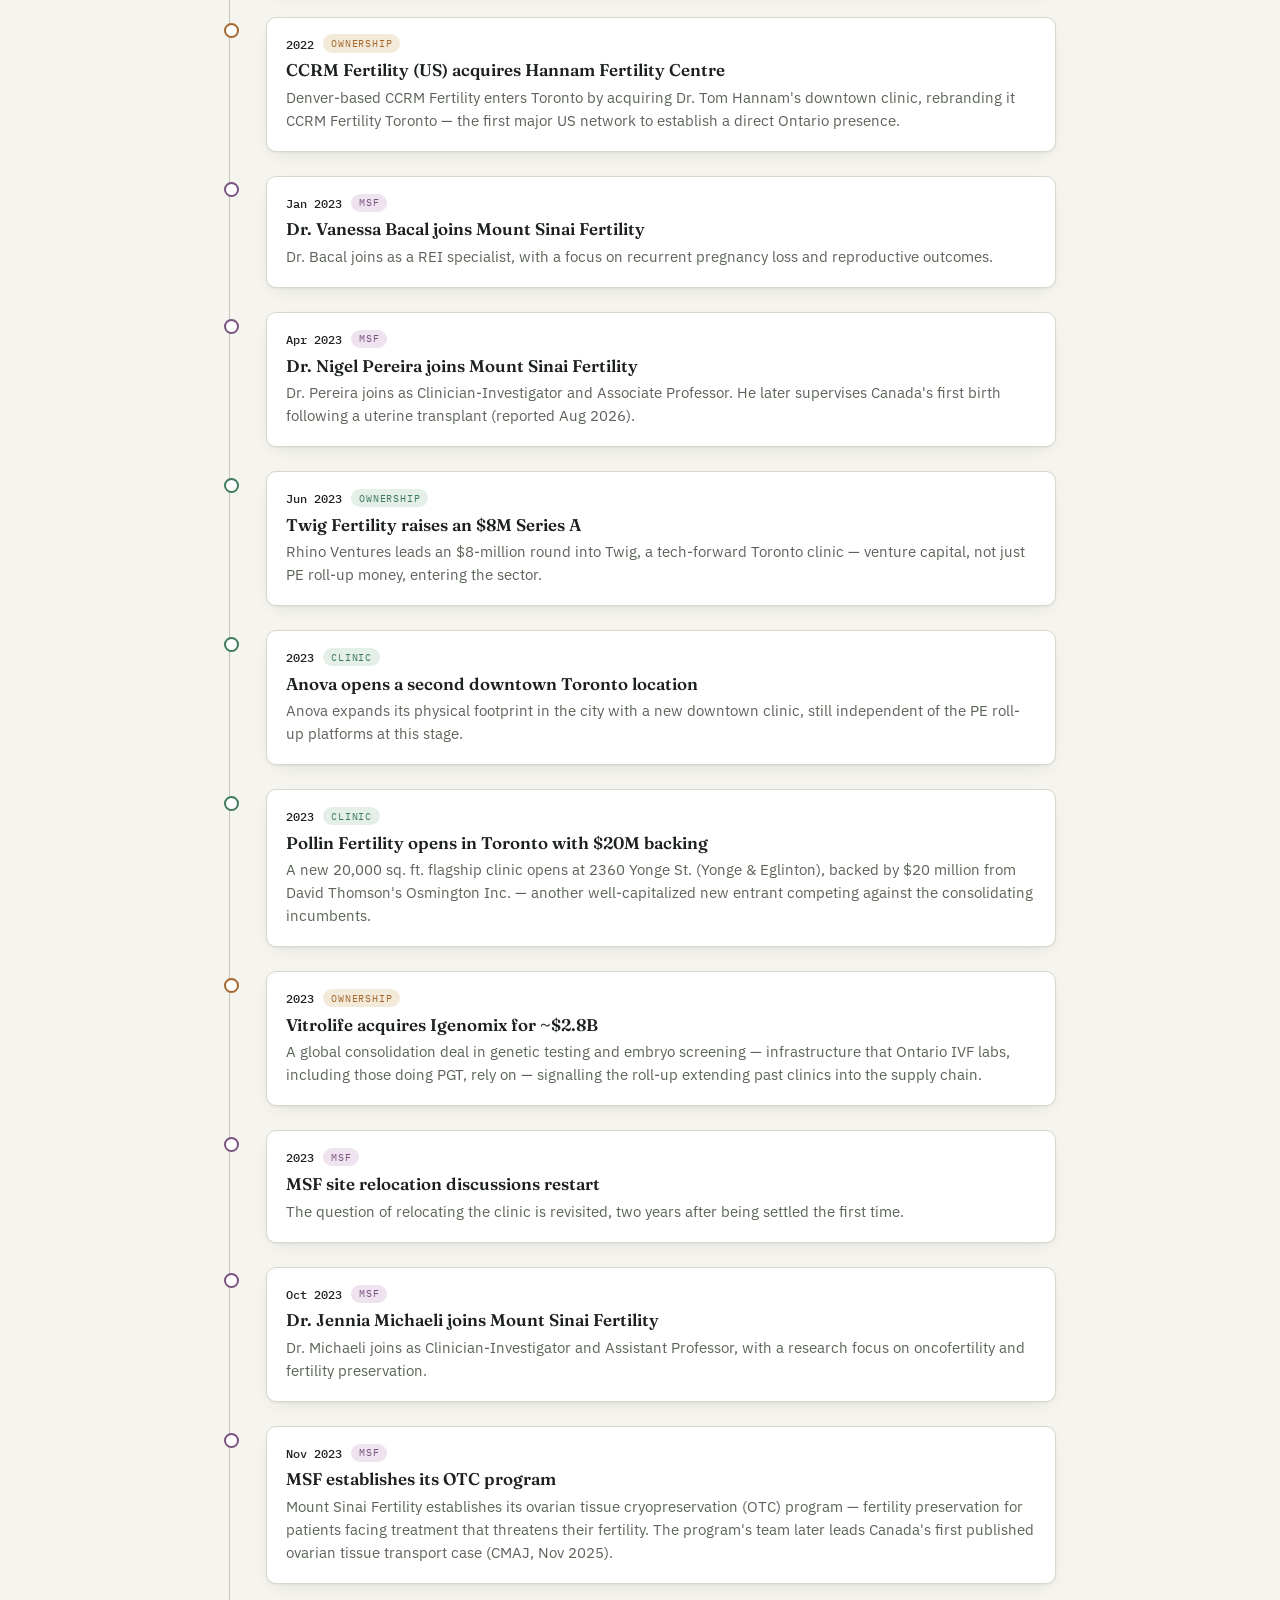
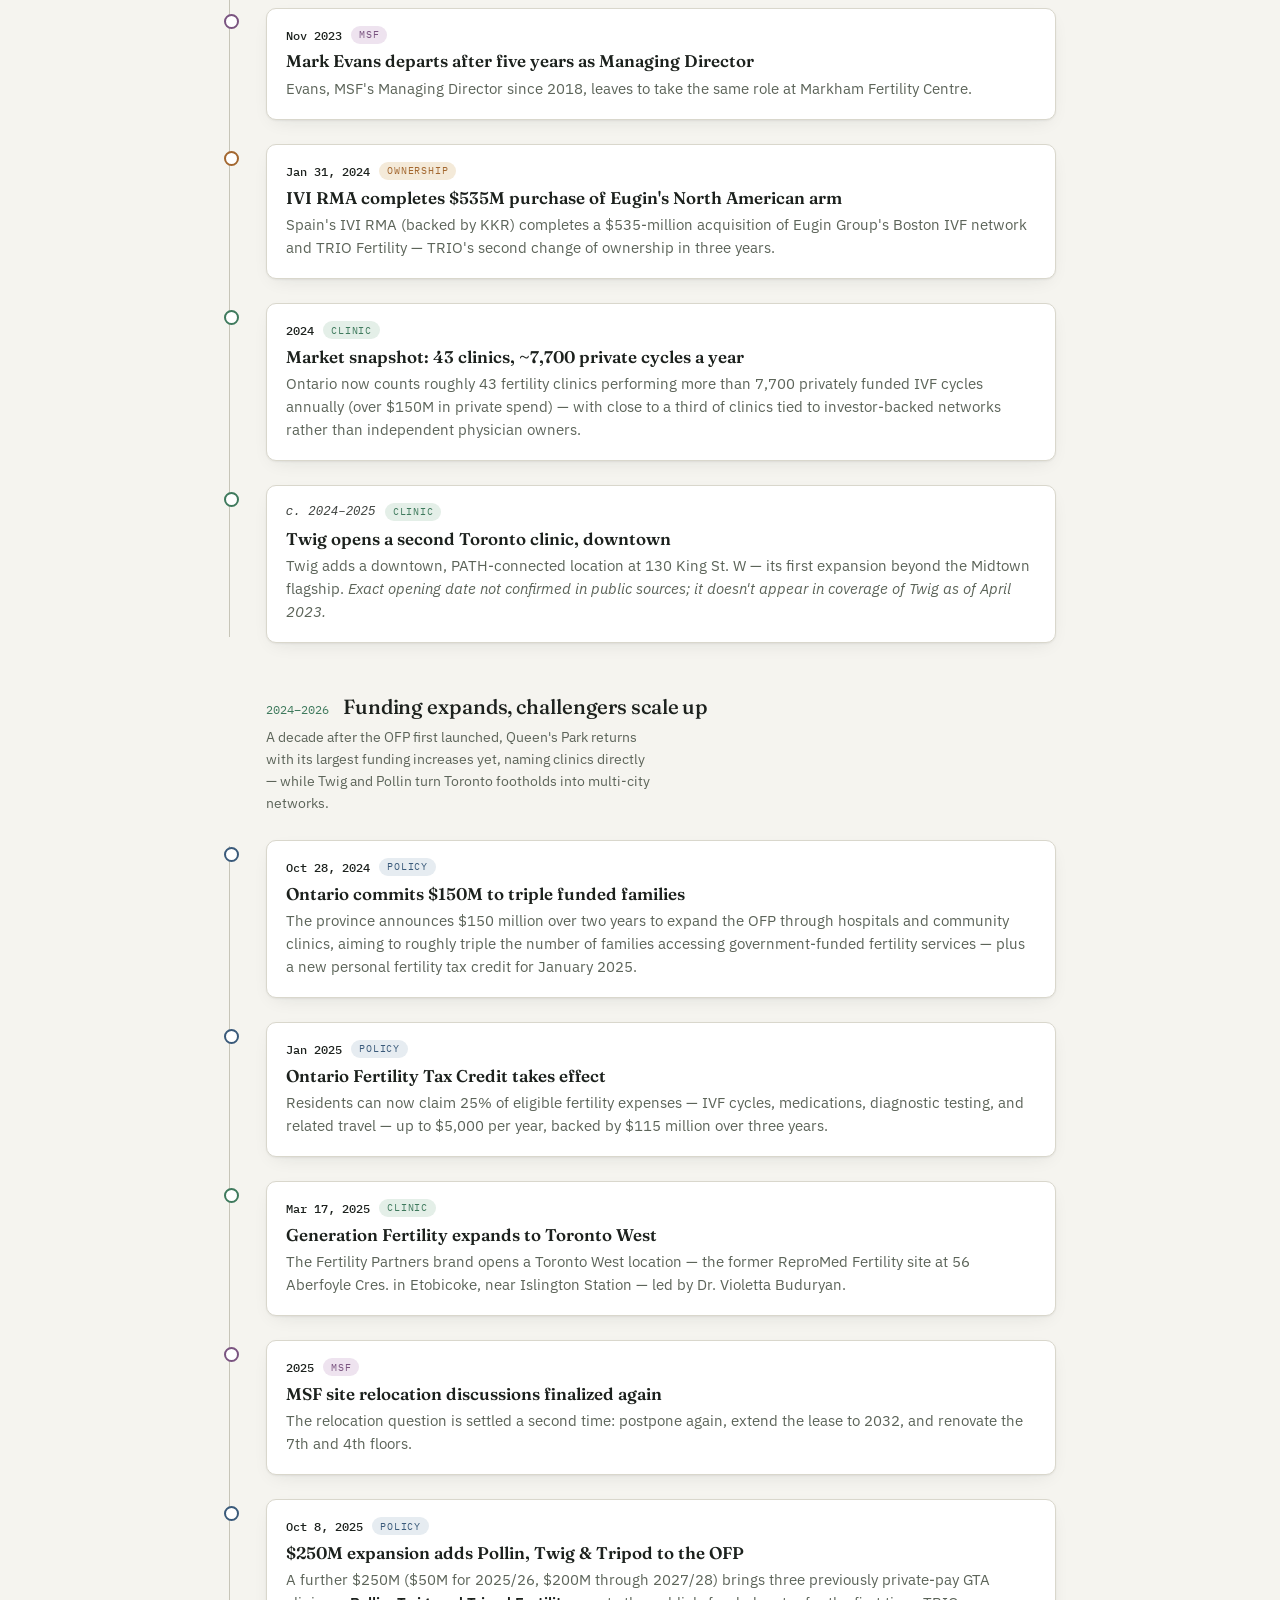
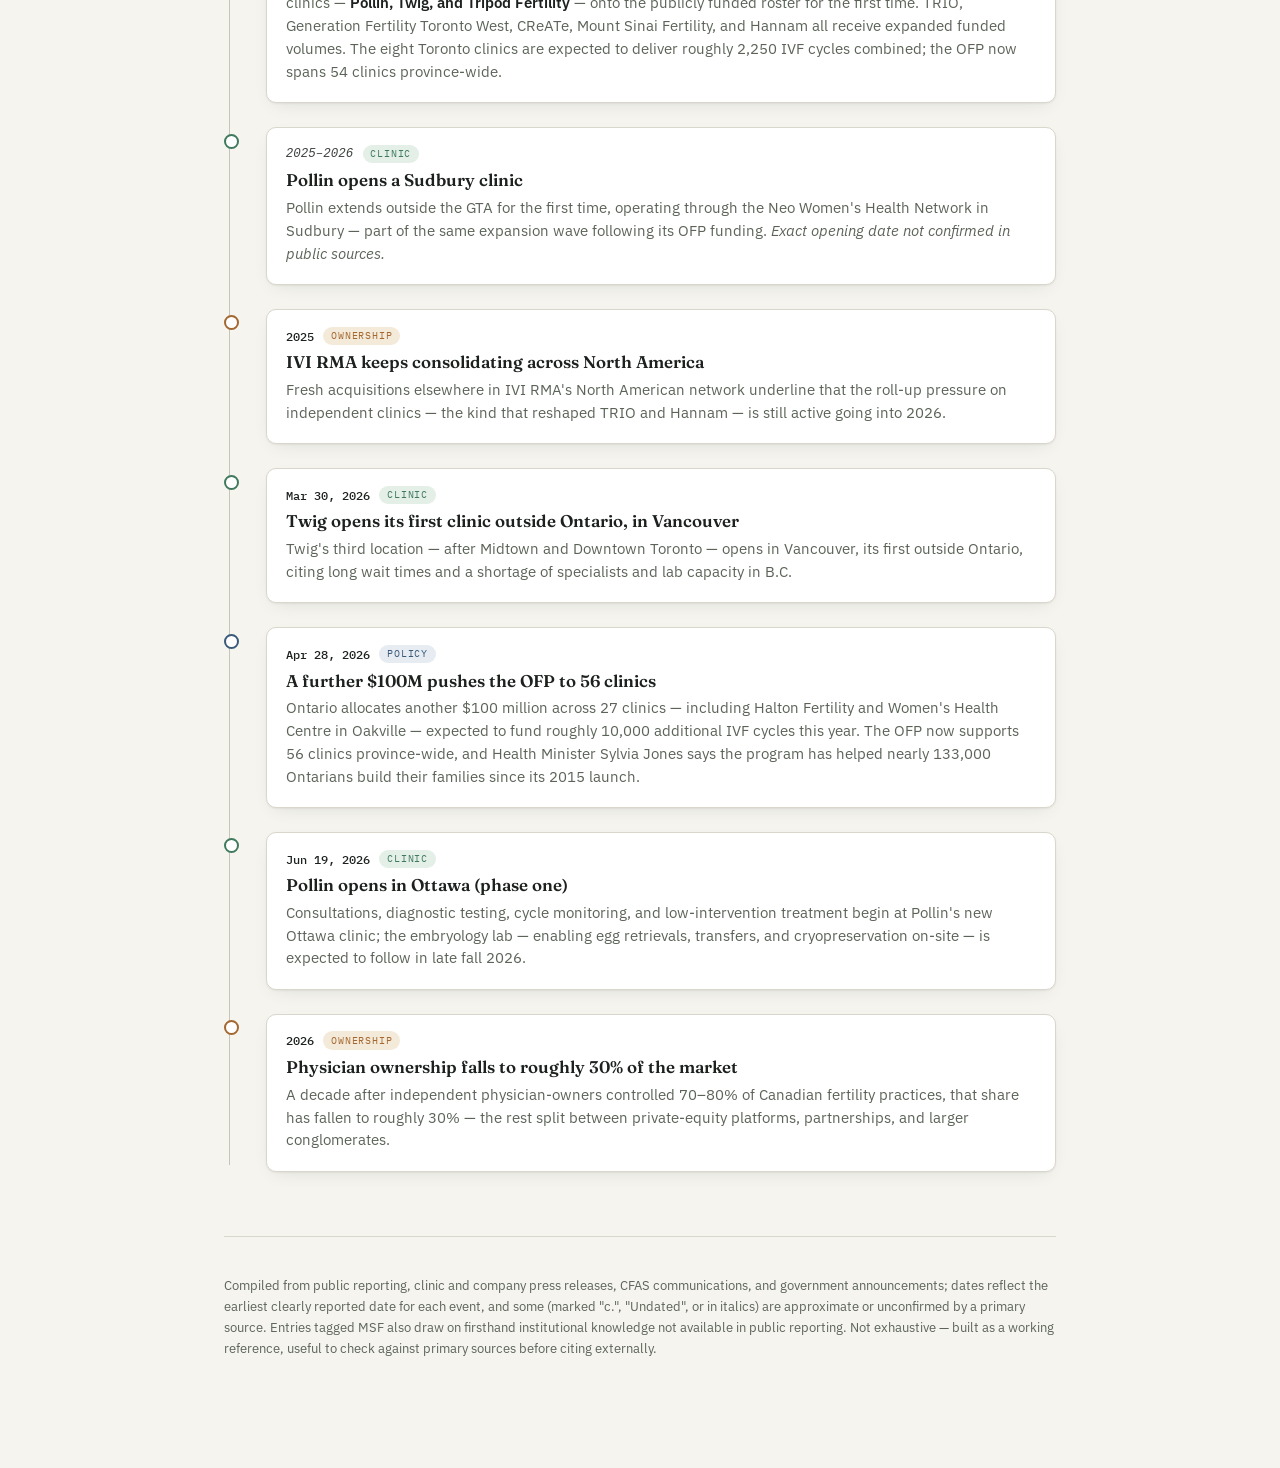
==== commit 9d407b52: "Update index.html" ====
--- a/timeline/index.html
+++ b/timeline/index.html
@@ -85,9 +85,7 @@
 
   * { box-sizing: border-box; }
 
-  html, body {
-    background: var(--bg);
-  }
+  html, body { background: var(--bg); }
 
   body {
     margin: 0;
@@ -310,30 +308,6 @@
     opacity: 0.85;
   }
 
-  .section-divider {
-    margin: 4rem 0 0;
-    padding-top: 2.4rem;
-    border-top: 1px dashed var(--hairline);
-  }
-
-  .section-intro {
-    padding-left: 2.6rem;
-    margin: 0 0 1.6rem;
-  }
-
-  .section-intro .era-title {
-    display: block;
-    margin-bottom: 0.5rem;
-  }
-
-  .section-intro p {
-    font-size: 0.88rem;
-    color: var(--muted);
-    max-width: 58ch;
-    line-height: 1.55;
-    margin: 0;
-  }
-
   footer {
     margin-top: 4rem;
     padding-top: 1.6rem;
@@ -347,26 +321,25 @@
 
   @media (max-width: 520px) {
     .wrap { padding: 3rem 1.1rem 4rem; }
-    .era-head, .era-note, .entries, .section-intro { padding-left: 1.9rem; }
+    .era-head, .era-note, .entries { padding-left: 1.9rem; }
     .entry::before { left: -1.9rem; }
     .entries::before { left: 0; }
   }
 </style>
 </head>
 <body>
-
 <div class="wrap">
 
   <header class="masthead">
     <p class="eyebrow">Market &amp; Policy Chronology · 1983–2026</p>
     <h1>The Ontario Fertility Timeline</h1>
-    <p class="dek">How Ontario's IVF market moved from a de-insured, hospital-based service to a publicly co-funded industry now being consolidated by private equity — clinics, funding, and the pandemic year that accelerated it all.</p>
+    <p class="dek">How Ontario's IVF market moved from a de-insured, hospital-based service to a publicly co-funded industry now being consolidated by private equity — clinics, funding, and the pandemic year that accelerated it all. Includes a Mount Sinai Fertility thread woven through in plum.</p>
     <div class="legend">
       <span class="legend-item"><span class="dot policy"></span>Government &amp; funding</span>
       <span class="legend-item"><span class="dot market"></span>Ownership &amp; M&amp;A</span>
       <span class="legend-item"><span class="dot clinic"></span>Clinics &amp; clinical practice</span>
       <span class="legend-item"><span class="dot covid"></span>COVID-19</span>
-      <span class="legend-item"><span class="dot msf"></span>Mount Sinai Fertility spotlight</span>
+      <span class="legend-item"><span class="dot msf"></span>Mount Sinai Fertility</span>
     </div>
   </header>
 
@@ -403,11 +376,27 @@
         </div>
       </div>
 
+      <div class="entry msf">
+        <div class="entry-card">
+          <div class="entry-meta"><span class="entry-date unconfirmed">Undated</span><span class="tag">MSF</span></div>
+          <h3 class="entry-title">MSF was formerly known under a different name</h3>
+          <p class="entry-body">Before Dr. Robert Casper left to help found TRIO Fertility (with Dr. Ken Cadesky and Dr. Carl Laskin), Mount Sinai's fertility program is remembered as having operated under a different name — something like "Centre/Center for Reproductive Health." <em>Exact former name and date unconfirmed in public sources.</em></p>
+        </div>
+      </div>
+
       <div class="entry policy">
         <div class="entry-card">
           <div class="entry-meta"><span class="entry-date">2009</span><span class="tag">Policy</span></div>
           <h3 class="entry-title">Expert panel recommends public IVF funding</h3>
           <p class="entry-body">A provincial expert panel recommends Ontario significantly expand IVF funding and mandate single-embryo transfer, citing cost as the primary barrier to care — the blueprint the government adopts six years later.</p>
+        </div>
+      </div>
+
+      <div class="entry msf">
+        <div class="entry-card">
+          <div class="entry-meta"><span class="entry-date">2010</span><span class="tag">MSF</span></div>
+          <h3 class="entry-title">Gynecologic REI recognized as a national subspecialty</h3>
+          <p class="entry-body">The Royal College of Physicians and Surgeons of Canada (RCPSC) formally recognizes Gynecologic REI as an official subspecialty. Mount Sinai's program is among the foundational programs standardized under these national guidelines. <a href="https://obgyn.utoronto.ca/news/faculty-member-wins-distinguished-award-mentorship" target="_blank" rel="noopener">[source]</a></p>
         </div>
       </div>
 
@@ -539,6 +528,14 @@
         </div>
       </div>
 
+      <div class="entry msf">
+        <div class="entry-card">
+          <div class="entry-meta"><span class="entry-date unconfirmed">~2020</span><span class="tag">MSF</span></div>
+          <h3 class="entry-title">Dr. Shannon Moore departs</h3>
+          <p class="entry-body">Dr. Shannon Moore leaves Mount Sinai Fertility; she is now a physician at Hannam Fertility Centre.</p>
+        </div>
+      </div>
+
       <div class="entry market">
         <div class="entry-card">
           <div class="entry-meta"><span class="entry-date">Jul 3, 2020</span><span class="tag">Ownership</span></div>
@@ -555,11 +552,35 @@
         </div>
       </div>
 
+      <div class="entry msf">
+        <div class="entry-card">
+          <div class="entry-meta"><span class="entry-date">2021</span><span class="tag">MSF</span></div>
+          <h3 class="entry-title">Dr. Rebecca Arthur departs for Hannam</h3>
+          <p class="entry-body">After more than a decade on staff — including leading Quality Improvement for the REI division — Dr. Rebecca Arthur leaves for Hannam Fertility Centre.</p>
+        </div>
+      </div>
+
+      <div class="entry msf">
+        <div class="entry-card">
+          <div class="entry-meta"><span class="entry-date">2021</span><span class="tag">MSF</span></div>
+          <h3 class="entry-title">Eileen McMahon, NP, departs for Hannam</h3>
+          <p class="entry-body">Nurse practitioner Eileen McMahon leaves for Hannam Fertility Centre; she later becomes a past president of CFAS.</p>
+        </div>
+      </div>
+
       <div class="entry clinic">
         <div class="entry-card">
           <div class="entry-meta"><span class="entry-date">Jul 19, 2021</span><span class="tag">Clinic</span></div>
           <h3 class="entry-title">Procrea Vaughan &amp; Newmarket rebrand as Generation Fertility</h3>
           <p class="entry-body">The Fertility Partners renames its Vaughan and Newmarket clinics — operating as Procrea since 2011 — to Generation Fertility, alongside the reopening of a larger, renovated Newmarket location.</p>
+        </div>
+      </div>
+
+      <div class="entry msf">
+        <div class="entry-card">
+          <div class="entry-meta"><span class="entry-date">Jul 2021</span><span class="tag">MSF</span></div>
+          <h3 class="entry-title">Dr. Crystal Chan departs for Markham Fertility Centre</h3>
+          <p class="entry-body">Dr. Chan leaves Mount Sinai Fertility to become Scientific Director at Markham Fertility Centre, newly independent following its physician-led ownership change the same month.</p>
         </div>
       </div>
 
@@ -631,6 +652,30 @@
         </div>
       </div>
 
+      <div class="entry msf">
+        <div class="entry-card">
+          <div class="entry-meta"><span class="entry-date">Jan 2023</span><span class="tag">MSF</span></div>
+          <h3 class="entry-title">Dr. Vanessa Bacal joins Mount Sinai Fertility</h3>
+          <p class="entry-body">Dr. Bacal joins as a REI specialist, with a focus on recurrent pregnancy loss and reproductive outcomes.</p>
+        </div>
+      </div>
+
+      <div class="entry msf">
+        <div class="entry-card">
+          <div class="entry-meta"><span class="entry-date">Apr 2023</span><span class="tag">MSF</span></div>
+          <h3 class="entry-title">Dr. Nigel Pereira joins Mount Sinai Fertility</h3>
+          <p class="entry-body">Dr. Pereira joins as Clinician-Investigator and Associate Professor. He later supervises Canada's first birth following a uterine transplant (reported Aug 2026).</p>
+        </div>
+      </div>
+
+      <div class="entry clinic">
+        <div class="entry-card">
+          <div class="entry-meta"><span class="entry-date">Jun 2023</span><span class="tag">Ownership</span></div>
+          <h3 class="entry-title">Twig Fertility raises an $8M Series A</h3>
+          <p class="entry-body">Rhino Ventures leads an $8-million round into Twig, a tech-forward Toronto clinic — venture capital, not just PE roll-up money, entering the sector.</p>
+        </div>
+      </div>
+
       <div class="entry clinic">
         <div class="entry-card">
           <div class="entry-meta"><span class="entry-date">2023</span><span class="tag">Clinic</span></div>
@@ -639,14 +684,6 @@
         </div>
       </div>
 
-      <div class="entry market">
-        <div class="entry-card">
-          <div class="entry-meta"><span class="entry-date">Jun 2023</span><span class="tag">Ownership</span></div>
-          <h3 class="entry-title">Twig Fertility raises an $8M Series A</h3>
-          <p class="entry-body">Rhino Ventures leads an $8-million round into Twig, a tech-forward Toronto clinic — venture capital, not just PE roll-up money, entering the sector.</p>
-        </div>
-      </div>
-
       <div class="entry clinic">
         <div class="entry-card">
           <div class="entry-meta"><span class="entry-date">2023</span><span class="tag">Clinic</span></div>
@@ -660,6 +697,38 @@
           <div class="entry-meta"><span class="entry-date">2023</span><span class="tag">Ownership</span></div>
           <h3 class="entry-title">Vitrolife acquires Igenomix for ~$2.8B</h3>
           <p class="entry-body">A global consolidation deal in genetic testing and embryo screening — infrastructure that Ontario IVF labs, including those doing PGT, rely on — signalling the roll-up extending past clinics into the supply chain.</p>
+        </div>
+      </div>
+
+      <div class="entry msf">
+        <div class="entry-card">
+          <div class="entry-meta"><span class="entry-date">2023</span><span class="tag">MSF</span></div>
+          <h3 class="entry-title">MSF site relocation discussions restart</h3>
+          <p class="entry-body">The question of relocating the clinic is revisited, two years after being settled the first time.</p>
+        </div>
+      </div>
+
+      <div class="entry msf">
+        <div class="entry-card">
+          <div class="entry-meta"><span class="entry-date">Oct 2023</span><span class="tag">MSF</span></div>
+          <h3 class="entry-title">Dr. Jennia Michaeli joins Mount Sinai Fertility</h3>
+          <p class="entry-body">Dr. Michaeli joins as Clinician-Investigator and Assistant Professor, with a research focus on oncofertility and fertility preservation.</p>
+        </div>
+      </div>
+
+      <div class="entry msf">
+        <div class="entry-card">
+          <div class="entry-meta"><span class="entry-date">Nov 2023</span><span class="tag">MSF</span></div>
+          <h3 class="entry-title">MSF establishes its OTC program</h3>
+          <p class="entry-body">Mount Sinai Fertility establishes its ovarian tissue cryopreservation (OTC) program — fertility preservation for patients facing treatment that threatens their fertility. The program's team later leads Canada's first published ovarian tissue transport case (CMAJ, Nov 2025).</p>
+        </div>
+      </div>
+
+      <div class="entry msf">
+        <div class="entry-card">
+          <div class="entry-meta"><span class="entry-date">Nov 2023</span><span class="tag">MSF</span></div>
+          <h3 class="entry-title">Mark Evans departs after five years as Managing Director</h3>
+          <p class="entry-body">Evans, MSF's Managing Director since 2018, leaves to take the same role at Markham Fertility Centre.</p>
         </div>
       </div>
 
@@ -723,6 +792,14 @@
         </div>
       </div>
 
+      <div class="entry msf">
+        <div class="entry-card">
+          <div class="entry-meta"><span class="entry-date">2025</span><span class="tag">MSF</span></div>
+          <h3 class="entry-title">MSF site relocation discussions finalized again</h3>
+          <p class="entry-body">The relocation question is settled a second time: postpone again, extend the lease to 2032, and renovate the 7th and 4th floors.</p>
+        </div>
+      </div>
+
       <div class="entry policy">
         <div class="entry-card">
           <div class="entry-meta"><span class="entry-date">Oct 8, 2025</span><span class="tag">Policy</span></div>
@@ -782,131 +859,8 @@
     </div>
   </section>
 
-  <!-- MSF SPOTLIGHT -->
-  <section class="era section-divider">
-    <div class="section-intro">
-      <span class="era-title">Mount Sinai Fertility — a closer look</span>
-      <p>A separate, more granular thread through one clinic's institutional history and staffing — physician moves, program launches, and facility decisions that don't otherwise surface in market-wide reporting. Compiled from a mix of the clinic's own site, physician bios at other clinics, and firsthand institutional knowledge; several dates below are approximate.</p>
-    </div>
-    <div class="entries">
-
-      <div class="entry msf">
-        <div class="entry-card">
-          <div class="entry-meta"><span class="entry-date unconfirmed">Undated</span><span class="tag">MSF</span></div>
-          <h3 class="entry-title">Formerly known under a different name</h3>
-          <p class="entry-body">Before Dr. Robert Casper left to help found TRIO Fertility (with Dr. Ken Cadesky and Dr. Carl Laskin), the clinic is remembered as having operated under a different name — something like "Centre/Center for Reproductive Health." <em>Exact former name and date unconfirmed in public sources.</em></p>
-        </div>
-      </div>
-
-      <div class="entry msf">
-        <div class="entry-card">
-          <div class="entry-meta"><span class="entry-date">2010</span><span class="tag">MSF</span></div>
-          <h3 class="entry-title">Gynecologic REI recognized as a national subspecialty</h3>
-          <p class="entry-body">The Royal College of Physicians and Surgeons of Canada (RCPSC) formally recognizes Gynecologic REI as an official subspecialty. Mount Sinai's program is among the foundational programs standardized under these national guidelines. <a href="https://obgyn.utoronto.ca/news/faculty-member-wins-distinguished-award-mentorship" target="_blank" rel="noopener">[source]</a></p>
-        </div>
-      </div>
-
-      <div class="entry msf">
-        <div class="entry-card">
-          <div class="entry-meta"><span class="entry-date">2017</span><span class="tag">MSF</span></div>
-          <h3 class="entry-title">Site relocation discussions finalized — clinic stays put</h3>
-          <p class="entry-body">Discussions on relocating the clinic are finalized: the decision is to postpone, extend the existing lease, and renovate the 4th floor instead.</p>
-        </div>
-      </div>
-
-      <div class="entry msf">
-        <div class="entry-card">
-          <div class="entry-meta"><span class="entry-date unconfirmed">~2020</span><span class="tag">MSF</span></div>
-          <h3 class="entry-title">Dr. Shannon Moore departs</h3>
-          <p class="entry-body">Dr. Shannon Moore leaves Mount Sinai Fertility; she is now a physician at Hannam Fertility Centre.</p>
-        </div>
-      </div>
-
-      <div class="entry msf">
-        <div class="entry-card">
-          <div class="entry-meta"><span class="entry-date">2021</span><span class="tag">MSF</span></div>
-          <h3 class="entry-title">Dr. Rebecca Arthur departs for Hannam</h3>
-          <p class="entry-body">After more than a decade on staff — including leading Quality Improvement for the REI division — Dr. Rebecca Arthur leaves for Hannam Fertility Centre.</p>
-        </div>
-      </div>
-
-      <div class="entry msf">
-        <div class="entry-card">
-          <div class="entry-meta"><span class="entry-date">2021</span><span class="tag">MSF</span></div>
-          <h3 class="entry-title">Eileen McMahon, NP, departs for Hannam</h3>
-          <p class="entry-body">Nurse practitioner Eileen McMahon leaves for Hannam Fertility Centre; she later becomes a past president of CFAS.</p>
-        </div>
-      </div>
-
-      <div class="entry msf">
-        <div class="entry-card">
-          <div class="entry-meta"><span class="entry-date">Jul 2021</span><span class="tag">MSF</span></div>
-          <h3 class="entry-title">Dr. Crystal Chan departs for Markham Fertility Centre</h3>
-          <p class="entry-body">Dr. Chan leaves to become Scientific Director at Markham Fertility Centre, newly independent following its physician-led ownership change that same month.</p>
-        </div>
-      </div>
-
-      <div class="entry msf">
-        <div class="entry-card">
-          <div class="entry-meta"><span class="entry-date">Jan 2023</span><span class="tag">MSF</span></div>
-          <h3 class="entry-title">Dr. Vanessa Bacal joins</h3>
-          <p class="entry-body">Dr. Bacal joins as a REI specialist, with a focus on recurrent pregnancy loss and reproductive outcomes.</p>
-        </div>
-      </div>
-
-      <div class="entry msf">
-        <div class="entry-card">
-          <div class="entry-meta"><span class="entry-date">Apr 2023</span><span class="tag">MSF</span></div>
-          <h3 class="entry-title">Dr. Nigel Pereira joins</h3>
-          <p class="entry-body">Dr. Pereira joins as Clinician-Investigator and Associate Professor. He later supervises Canada's first birth following a uterine transplant (reported Aug 2026).</p>
-        </div>
-      </div>
-
-      <div class="entry msf">
-        <div class="entry-card">
-          <div class="entry-meta"><span class="entry-date">2023</span><span class="tag">MSF</span></div>
-          <h3 class="entry-title">Site relocation discussions restart</h3>
-          <p class="entry-body">The question of relocating is revisited, two years before it's settled again.</p>
-        </div>
-      </div>
-
-      <div class="entry msf">
-        <div class="entry-card">
-          <div class="entry-meta"><span class="entry-date">Oct 2023</span><span class="tag">MSF</span></div>
-          <h3 class="entry-title">Dr. Jennia Michaeli joins</h3>
-          <p class="entry-body">Dr. Michaeli joins as Clinician-Investigator and Assistant Professor, with a research focus on oncofertility and fertility preservation.</p>
-        </div>
-      </div>
-
-      <div class="entry msf">
-        <div class="entry-card">
-          <div class="entry-meta"><span class="entry-date">Nov 2023</span><span class="tag">MSF</span></div>
-          <h3 class="entry-title">OTC (ovarian tissue cryopreservation) program established</h3>
-          <p class="entry-body">MSF establishes its ovarian tissue cryopreservation program — fertility preservation for patients facing treatment that threatens their fertility. The program's team later leads Canada's first published ovarian tissue transport case (CMAJ, Nov 2025).</p>
-        </div>
-      </div>
-
-      <div class="entry msf">
-        <div class="entry-card">
-          <div class="entry-meta"><span class="entry-date">Nov 2023</span><span class="tag">MSF</span></div>
-          <h3 class="entry-title">Mark Evans departs after five years as Managing Director</h3>
-          <p class="entry-body">Evans, MSF's Managing Director since 2018, leaves to take the same role at Markham Fertility Centre.</p>
-        </div>
-      </div>
-
-      <div class="entry msf">
-        <div class="entry-card">
-          <div class="entry-meta"><span class="entry-date">2025</span><span class="tag">MSF</span></div>
-          <h3 class="entry-title">Site relocation discussions finalized again</h3>
-          <p class="entry-body">The relocation question is settled a second time: postpone again, extend the lease to 2032, and renovate the 7th and 4th floors.</p>
-        </div>
-      </div>
-
-    </div>
-  </section>
-
   <footer>
-    <p>Main timeline compiled from public reporting, clinic and company press releases, CFAS communications, and government announcements; dates reflect the earliest clearly reported date for each event, and some (marked "c." or in italics) are approximate or unconfirmed by a primary source. The Mount Sinai Fertility section draws additionally on firsthand institutional knowledge not available in public reporting. Not exhaustive — built as a working reference, useful to check against primary sources before citing externally.</p>
+    <p>Compiled from public reporting, clinic and company press releases, CFAS communications, and government announcements; dates reflect the earliest clearly reported date for each event, and some (marked "c.", "Undated", or in italics) are approximate or unconfirmed by a primary source. Entries tagged MSF also draw on firsthand institutional knowledge not available in public reporting. Not exhaustive — built as a working reference, useful to check against primary sources before citing externally.</p>
   </footer>
 
 </div>
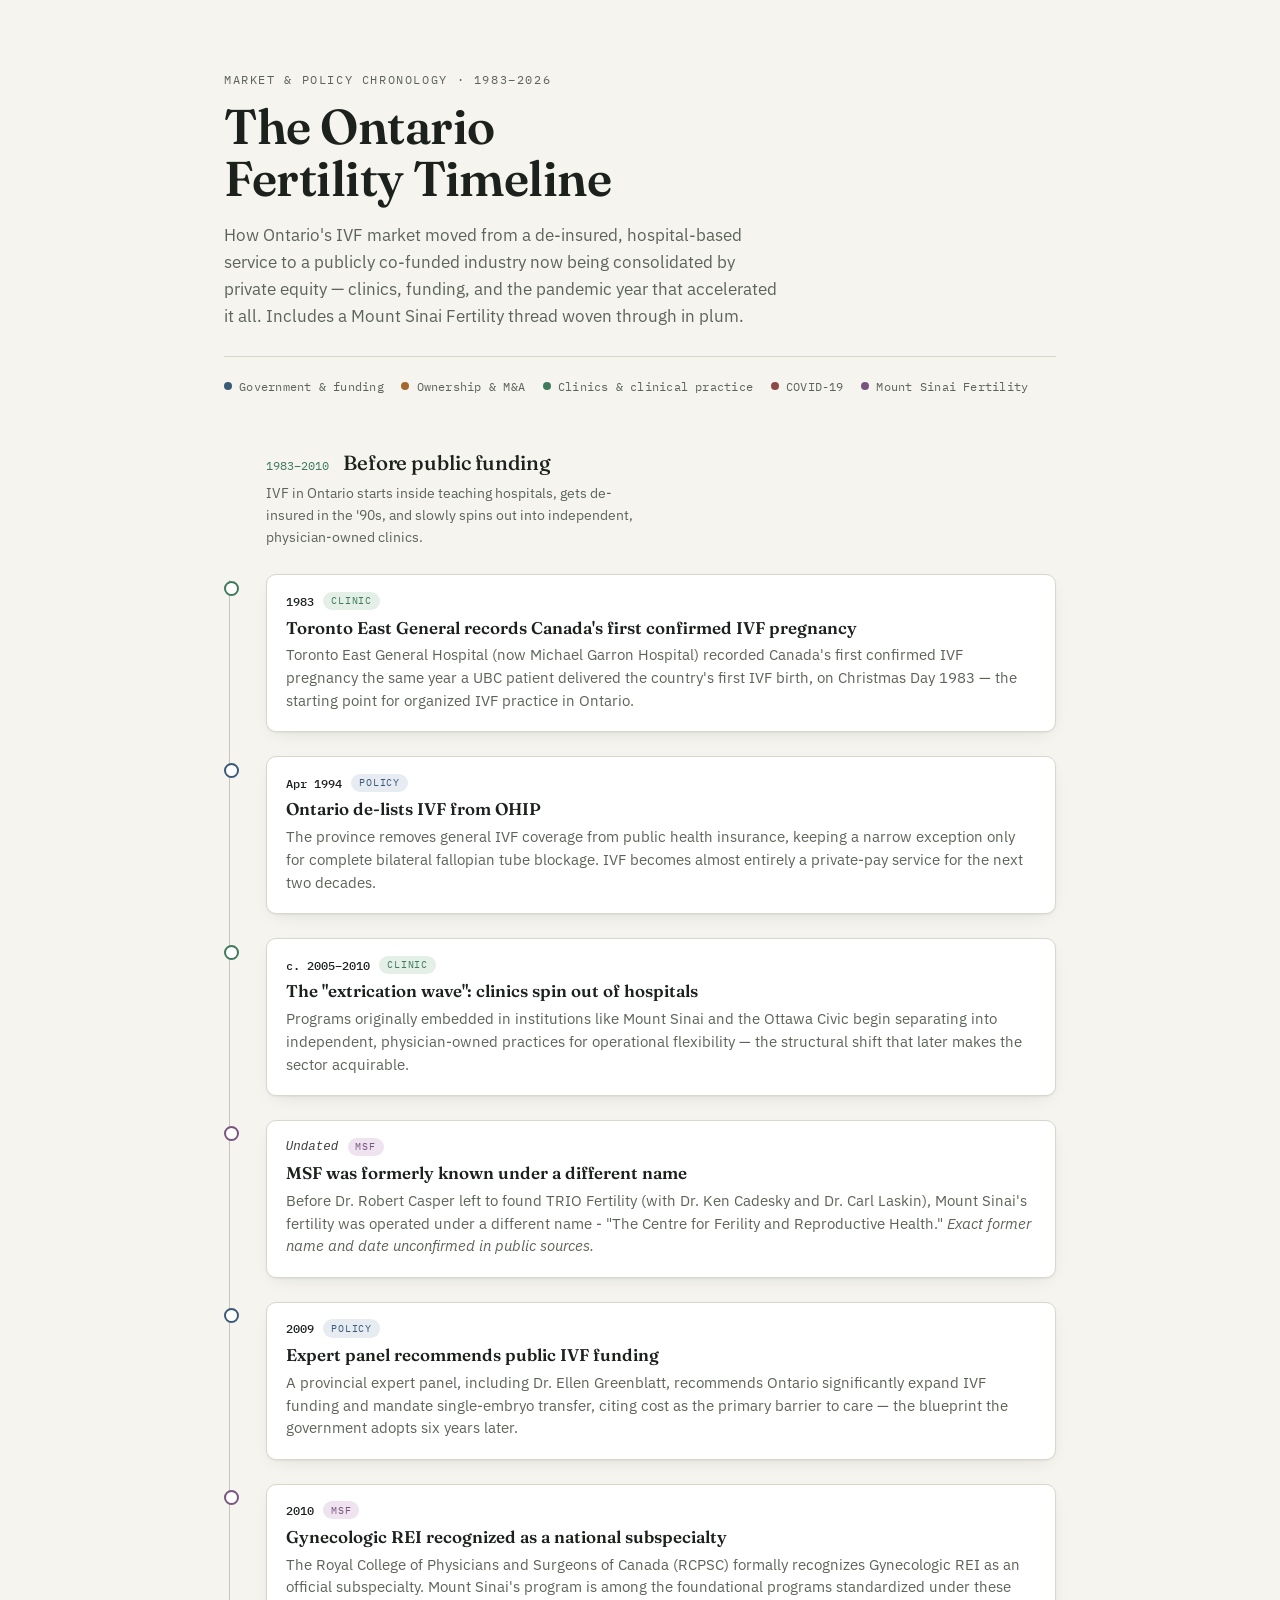
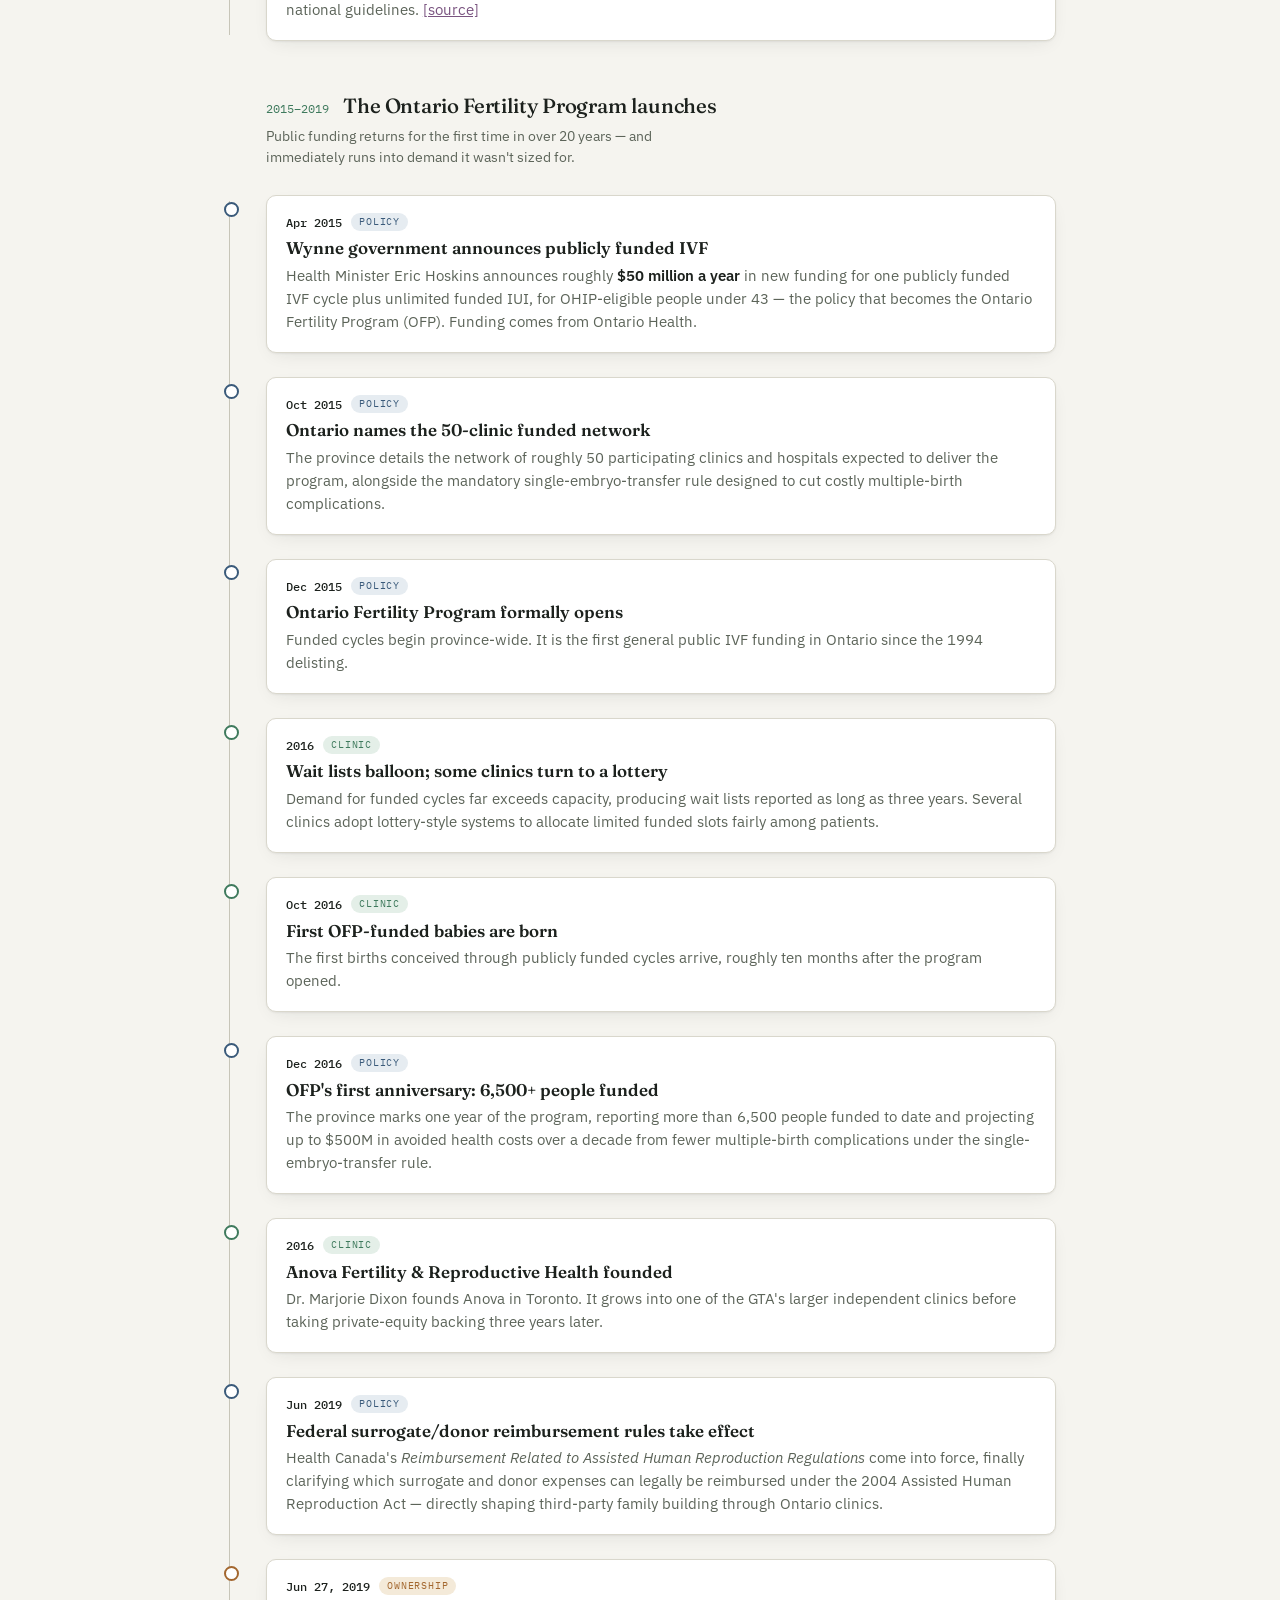
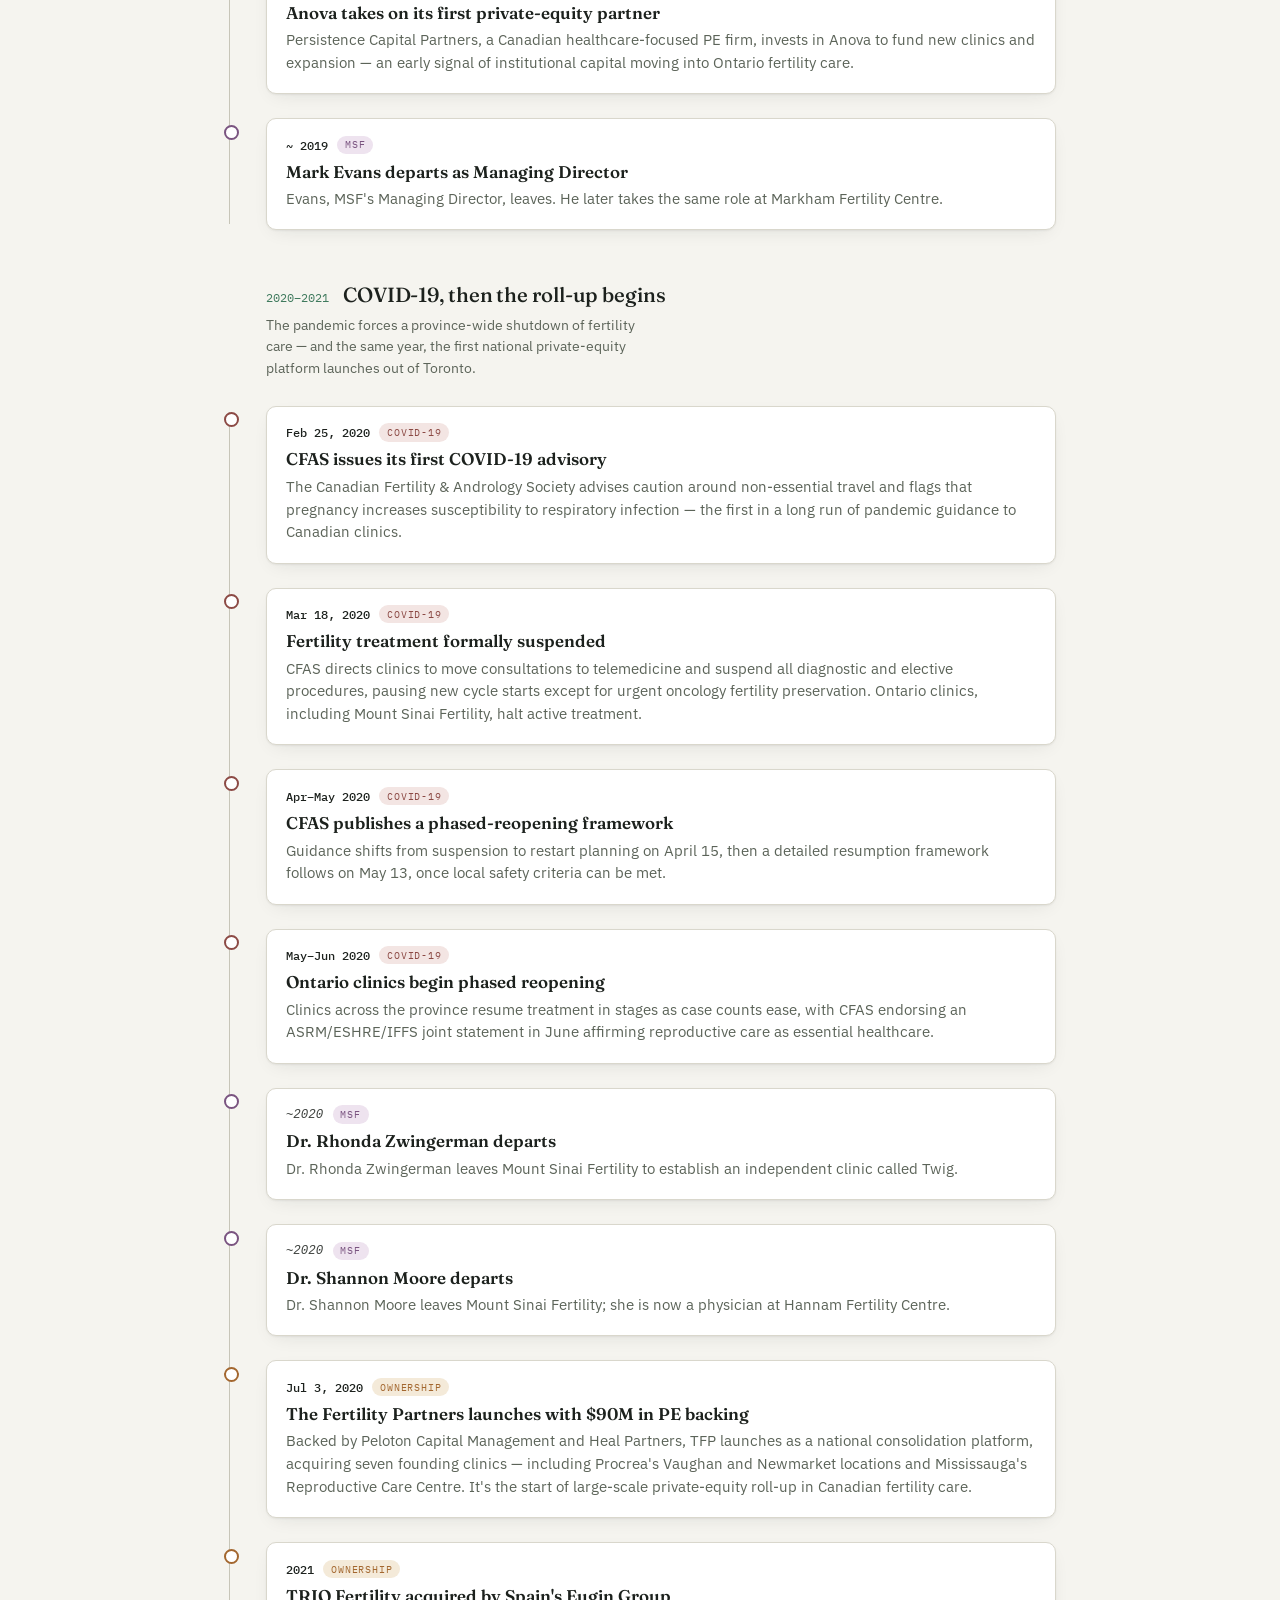
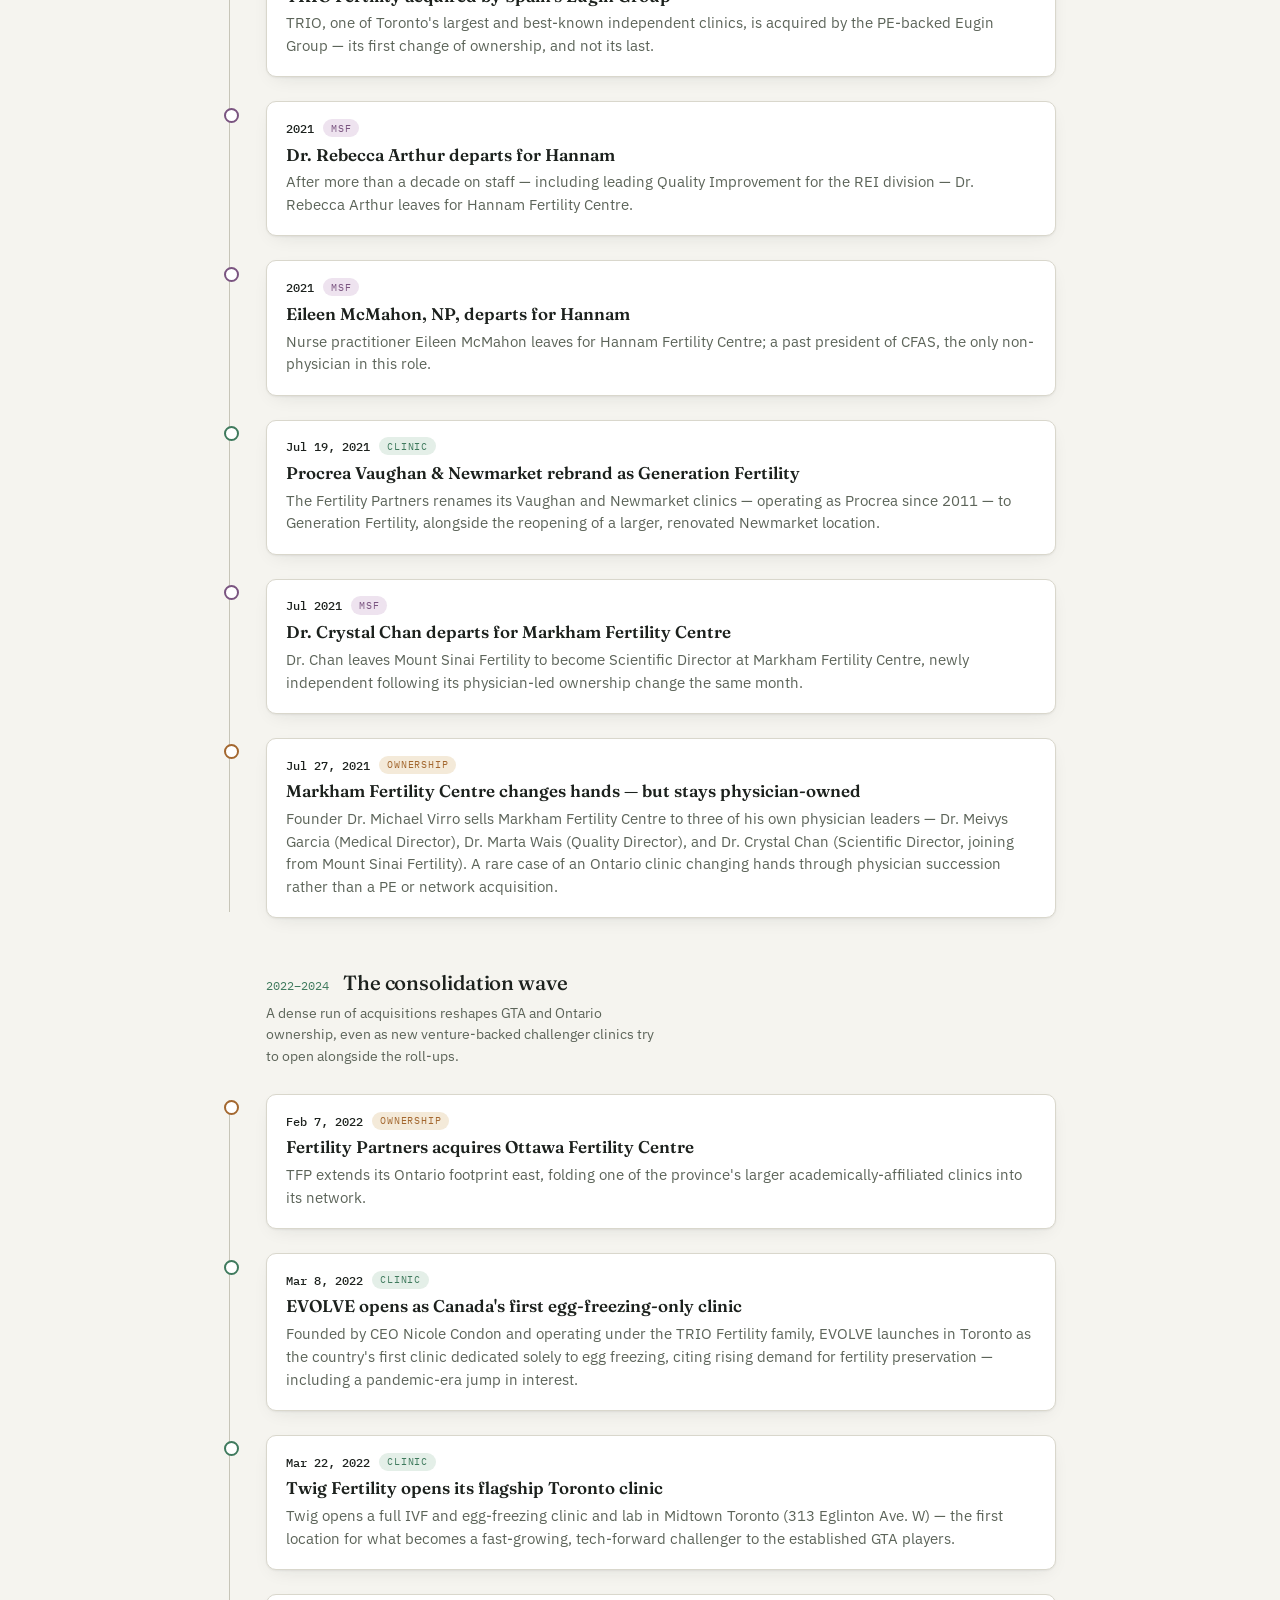
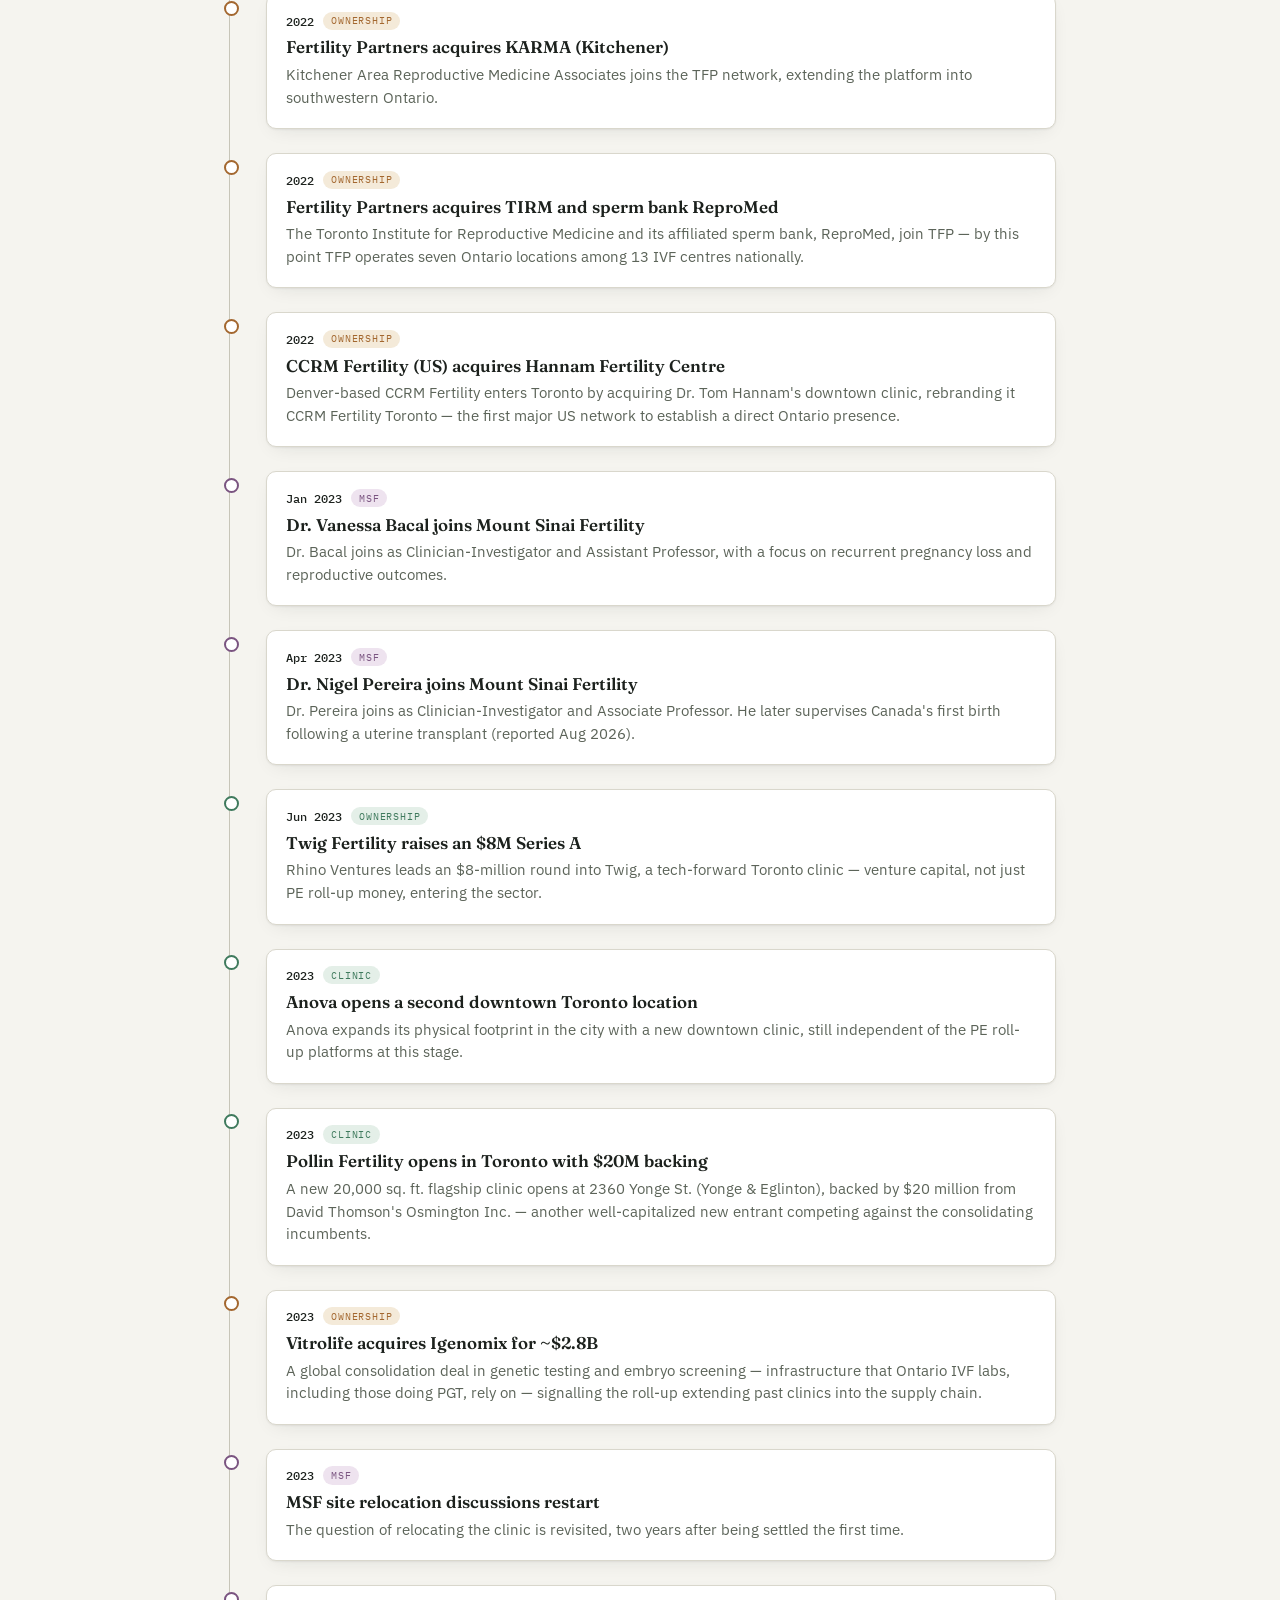
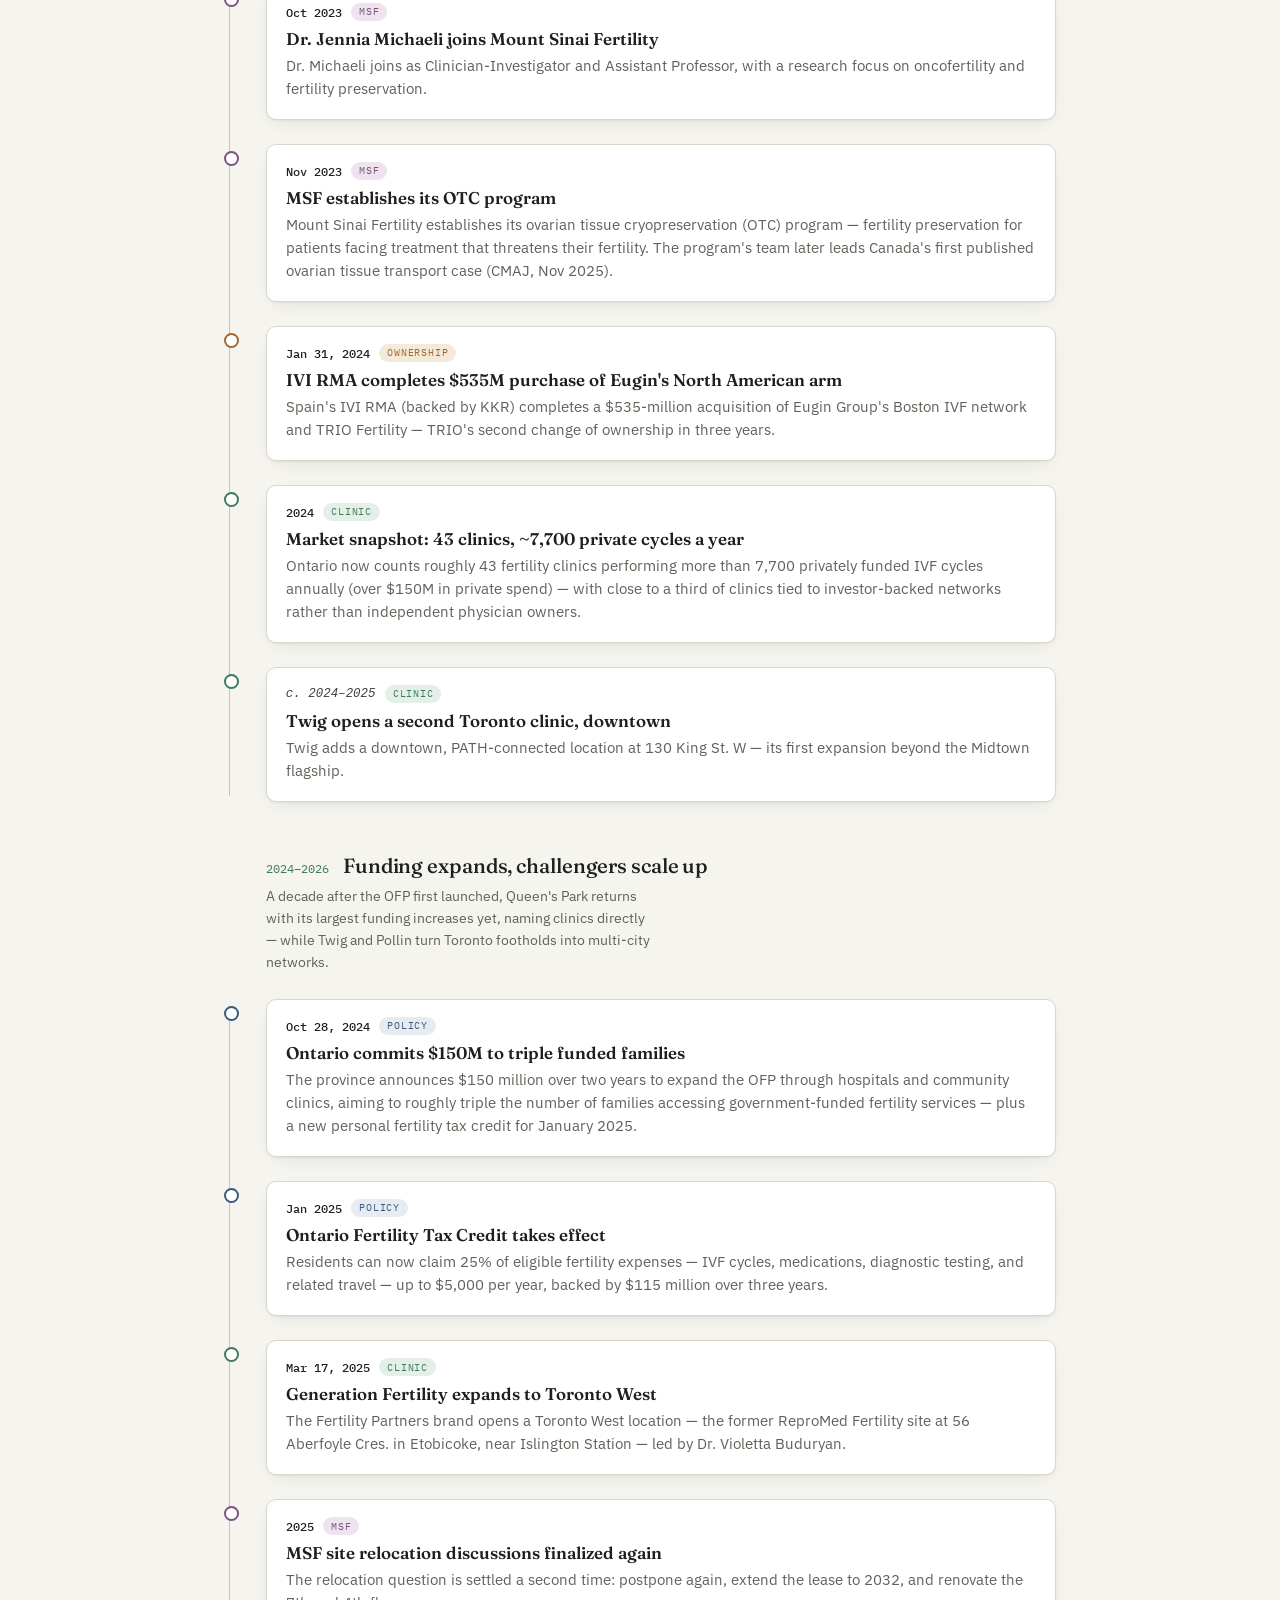
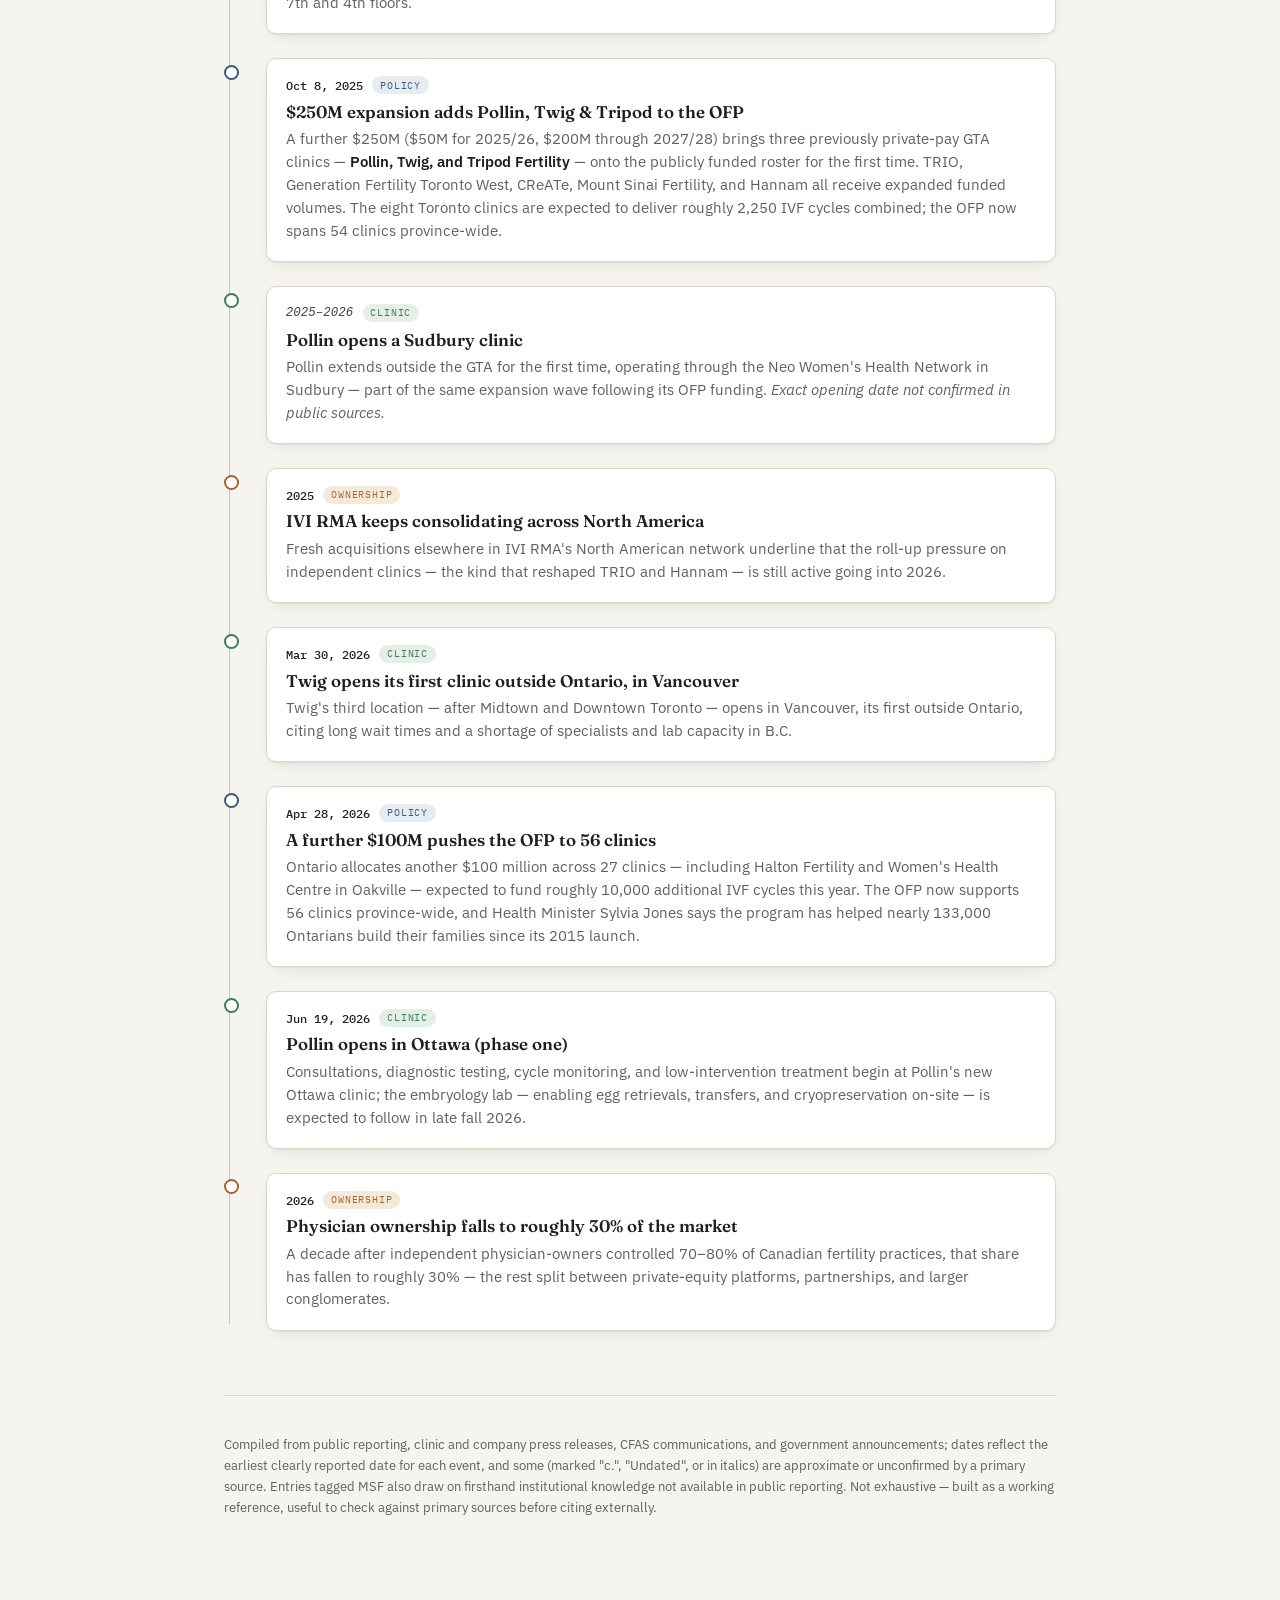
==== commit 30ba3036: "Update index.html" ====
--- a/timeline/index.html
+++ b/timeline/index.html
@@ -380,7 +380,7 @@
         <div class="entry-card">
           <div class="entry-meta"><span class="entry-date unconfirmed">Undated</span><span class="tag">MSF</span></div>
           <h3 class="entry-title">MSF was formerly known under a different name</h3>
-          <p class="entry-body">Before Dr. Robert Casper left to help found TRIO Fertility (with Dr. Ken Cadesky and Dr. Carl Laskin), Mount Sinai's fertility program is remembered as having operated under a different name — something like "Centre/Center for Reproductive Health." <em>Exact former name and date unconfirmed in public sources.</em></p>
+          <p class="entry-body">Before Dr. Robert Casper left to found TRIO Fertility (with Dr. Ken Cadesky and Dr. Carl Laskin), Mount Sinai's fertility was operated under a different name - "The Centre for Ferility and Reproductive Health." <em>Exact former name and date unconfirmed in public sources.</em></p>
         </div>
       </div>
 
@@ -388,7 +388,7 @@
         <div class="entry-card">
           <div class="entry-meta"><span class="entry-date">2009</span><span class="tag">Policy</span></div>
           <h3 class="entry-title">Expert panel recommends public IVF funding</h3>
-          <p class="entry-body">A provincial expert panel recommends Ontario significantly expand IVF funding and mandate single-embryo transfer, citing cost as the primary barrier to care — the blueprint the government adopts six years later.</p>
+          <p class="entry-body">A provincial expert panel, including Dr. Ellen Greenblatt, recommends Ontario significantly expand IVF funding and mandate single-embryo transfer, citing cost as the primary barrier to care — the blueprint the government adopts six years later.</p>
         </div>
       </div>
 
@@ -416,7 +416,7 @@
         <div class="entry-card">
           <div class="entry-meta"><span class="entry-date">Apr 2015</span><span class="tag">Policy</span></div>
           <h3 class="entry-title">Wynne government announces publicly funded IVF</h3>
-          <p class="entry-body">Health Minister Eric Hoskins announces roughly <strong>$50 million a year</strong> in new funding for one publicly funded IVF cycle plus unlimited funded IUI, for OHIP-eligible people under 43 — the policy that becomes the Ontario Fertility Program (OFP).</p>
+          <p class="entry-body">Health Minister Eric Hoskins announces roughly <strong>$50 million a year</strong> in new funding for one publicly funded IVF cycle plus unlimited funded IUI, for OHIP-eligible people under 43 — the policy that becomes the Ontario Fertility Program (OFP). Funding comes from Ontario Health.</p>
         </div>
       </div>
 
@@ -481,6 +481,14 @@
           <div class="entry-meta"><span class="entry-date">Jun 27, 2019</span><span class="tag">Ownership</span></div>
           <h3 class="entry-title">Anova takes on its first private-equity partner</h3>
           <p class="entry-body">Persistence Capital Partners, a Canadian healthcare-focused PE firm, invests in Anova to fund new clinics and expansion — an early signal of institutional capital moving into Ontario fertility care.</p>
+        </div>
+      </div>
+
+      <div class="entry msf">
+        <div class="entry-card">
+          <div class="entry-meta"><span class="entry-date">~ 2019</span><span class="tag">MSF</span></div>
+          <h3 class="entry-title">Mark Evans departs as Managing Director</h3>
+          <p class="entry-body">Evans, MSF's Managing Director, leaves. He later takes the same role at Markham Fertility Centre.</p>
         </div>
       </div>
 
@@ -531,6 +539,14 @@
       <div class="entry msf">
         <div class="entry-card">
           <div class="entry-meta"><span class="entry-date unconfirmed">~2020</span><span class="tag">MSF</span></div>
+          <h3 class="entry-title">Dr. Rhonda Zwingerman departs</h3>
+          <p class="entry-body">Dr. Rhonda Zwingerman leaves Mount Sinai Fertility to establish an independent clinic called Twig.</p>
+        </div>
+      </div>
+
+      <div class="entry msf">
+        <div class="entry-card">
+          <div class="entry-meta"><span class="entry-date unconfirmed">~2020</span><span class="tag">MSF</span></div>
           <h3 class="entry-title">Dr. Shannon Moore departs</h3>
           <p class="entry-body">Dr. Shannon Moore leaves Mount Sinai Fertility; she is now a physician at Hannam Fertility Centre.</p>
         </div>
@@ -564,7 +580,7 @@
         <div class="entry-card">
           <div class="entry-meta"><span class="entry-date">2021</span><span class="tag">MSF</span></div>
           <h3 class="entry-title">Eileen McMahon, NP, departs for Hannam</h3>
-          <p class="entry-body">Nurse practitioner Eileen McMahon leaves for Hannam Fertility Centre; she later becomes a past president of CFAS.</p>
+          <p class="entry-body">Nurse practitioner Eileen McMahon leaves for Hannam Fertility Centre; a past president of CFAS, the only non-physician in this role.</p>
         </div>
       </div>
 
@@ -656,7 +672,7 @@
         <div class="entry-card">
           <div class="entry-meta"><span class="entry-date">Jan 2023</span><span class="tag">MSF</span></div>
           <h3 class="entry-title">Dr. Vanessa Bacal joins Mount Sinai Fertility</h3>
-          <p class="entry-body">Dr. Bacal joins as a REI specialist, with a focus on recurrent pregnancy loss and reproductive outcomes.</p>
+          <p class="entry-body">Dr. Bacal joins as Clinician-Investigator and Assistant Professor, with a focus on recurrent pregnancy loss and reproductive outcomes.</p>
         </div>
       </div>
 
@@ -724,14 +740,6 @@
         </div>
       </div>
 
-      <div class="entry msf">
-        <div class="entry-card">
-          <div class="entry-meta"><span class="entry-date">Nov 2023</span><span class="tag">MSF</span></div>
-          <h3 class="entry-title">Mark Evans departs after five years as Managing Director</h3>
-          <p class="entry-body">Evans, MSF's Managing Director since 2018, leaves to take the same role at Markham Fertility Centre.</p>
-        </div>
-      </div>
-
       <div class="entry market">
         <div class="entry-card">
           <div class="entry-meta"><span class="entry-date">Jan 31, 2024</span><span class="tag">Ownership</span></div>
@@ -752,7 +760,7 @@
         <div class="entry-card">
           <div class="entry-meta"><span class="entry-date unconfirmed">c. 2024–2025</span><span class="tag">Clinic</span></div>
           <h3 class="entry-title">Twig opens a second Toronto clinic, downtown</h3>
-          <p class="entry-body">Twig adds a downtown, PATH-connected location at 130 King St. W — its first expansion beyond the Midtown flagship. <em>Exact opening date not confirmed in public sources; it doesn't appear in coverage of Twig as of April 2023.</em></p>
+          <p class="entry-body">Twig adds a downtown, PATH-connected location at 130 King St. W — its first expansion beyond the Midtown flagship.</p>
         </div>
       </div>
 
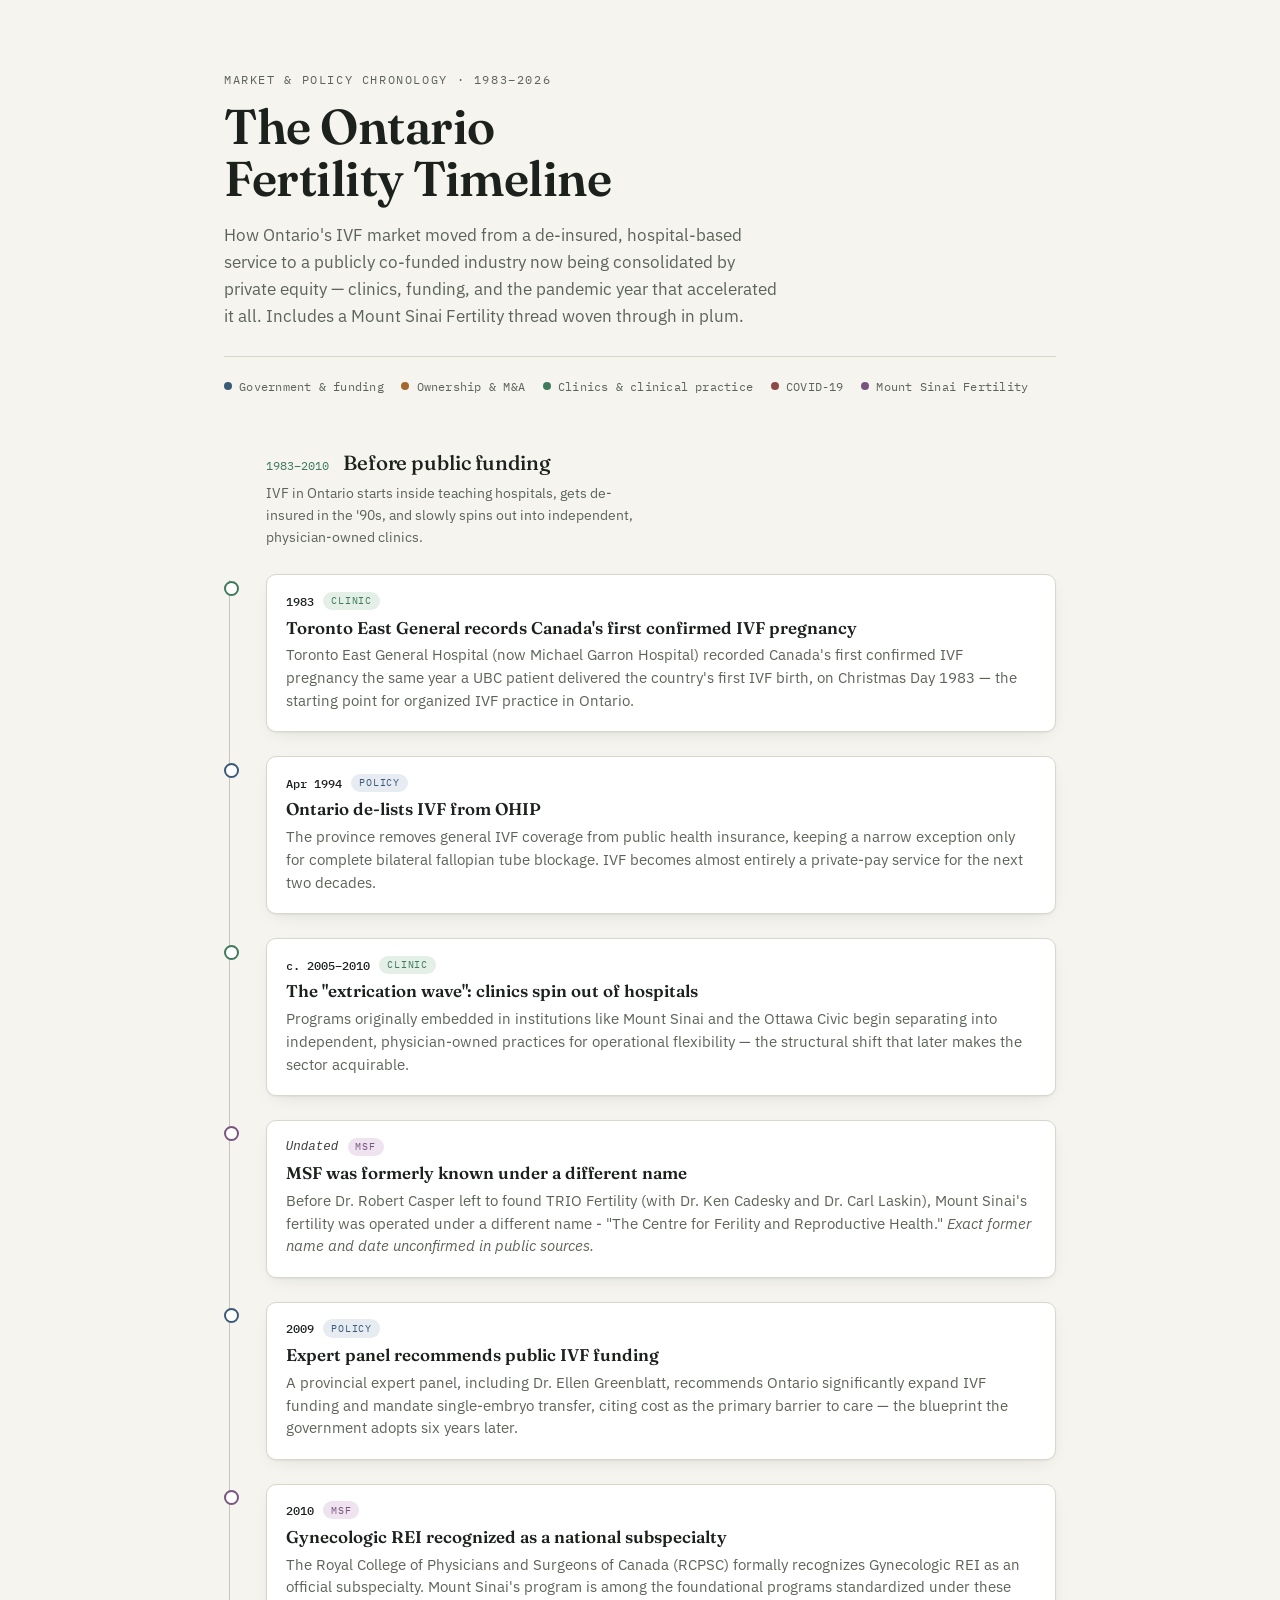
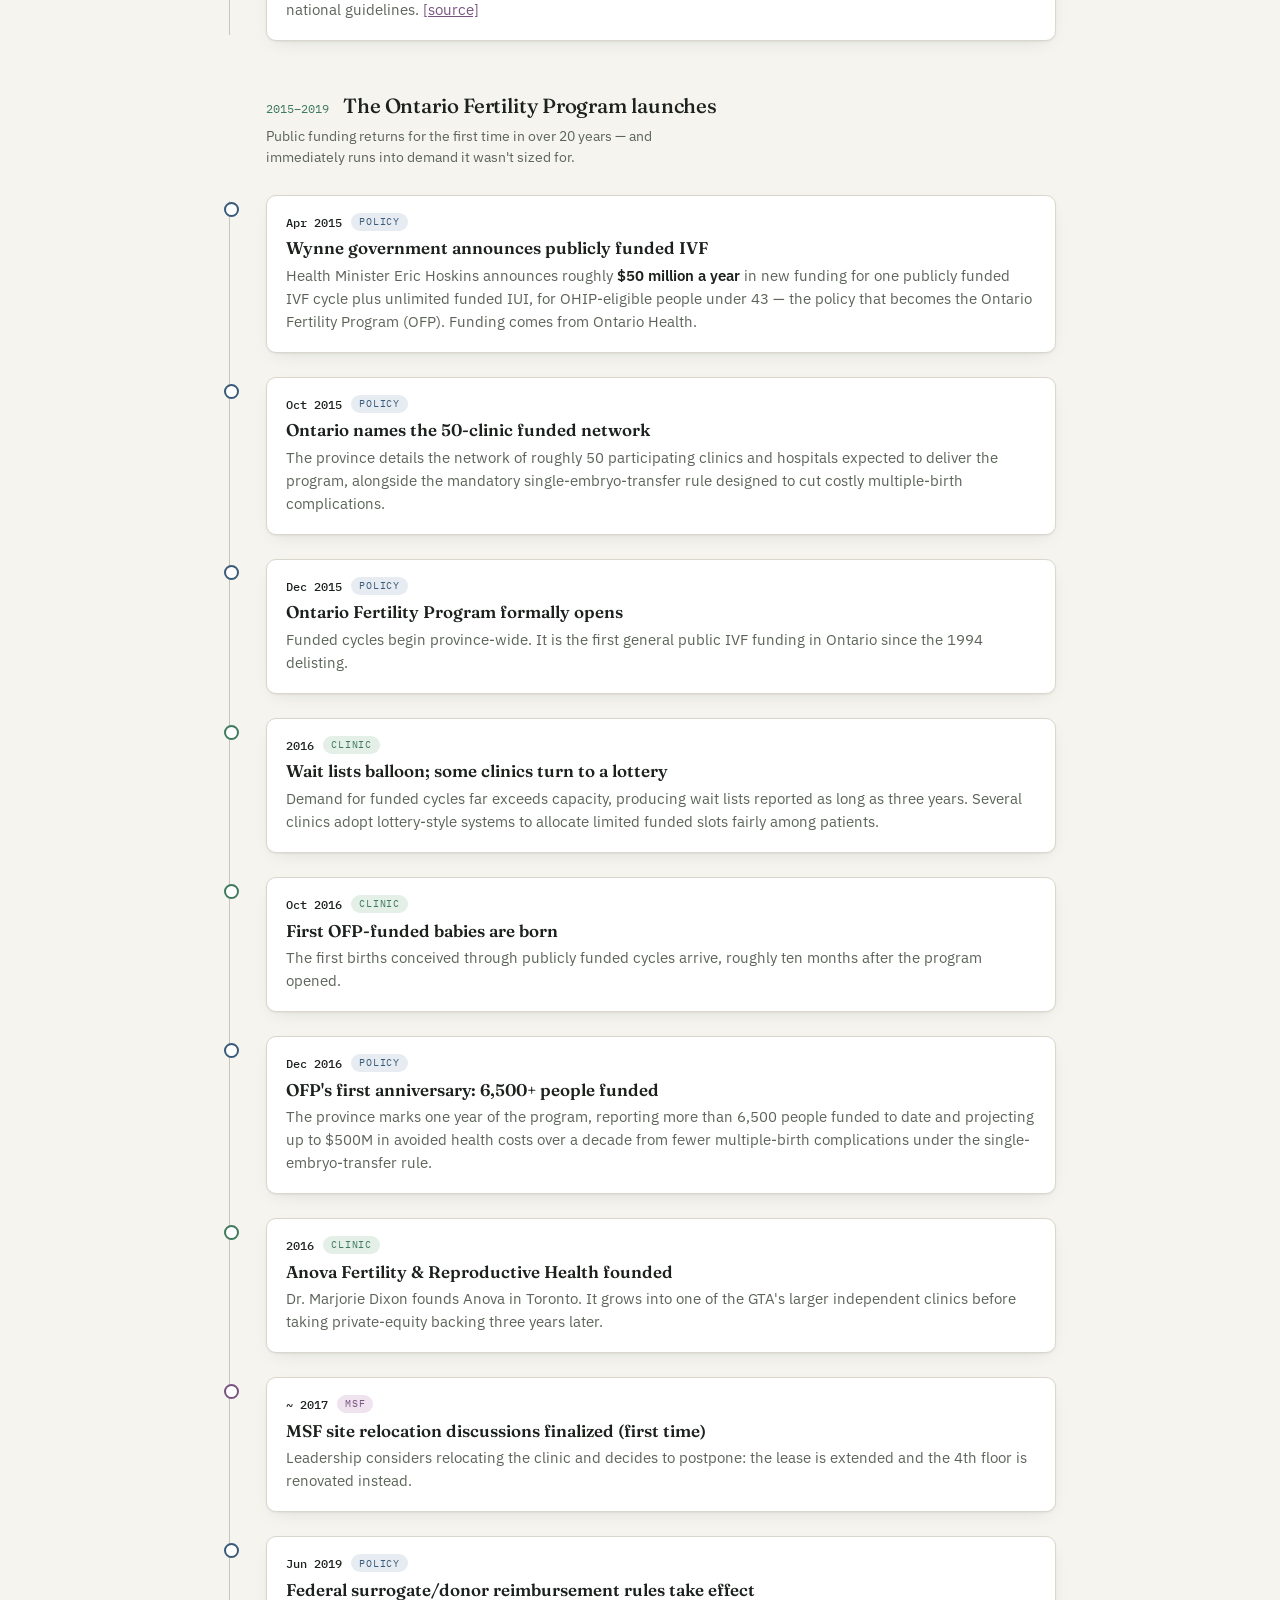
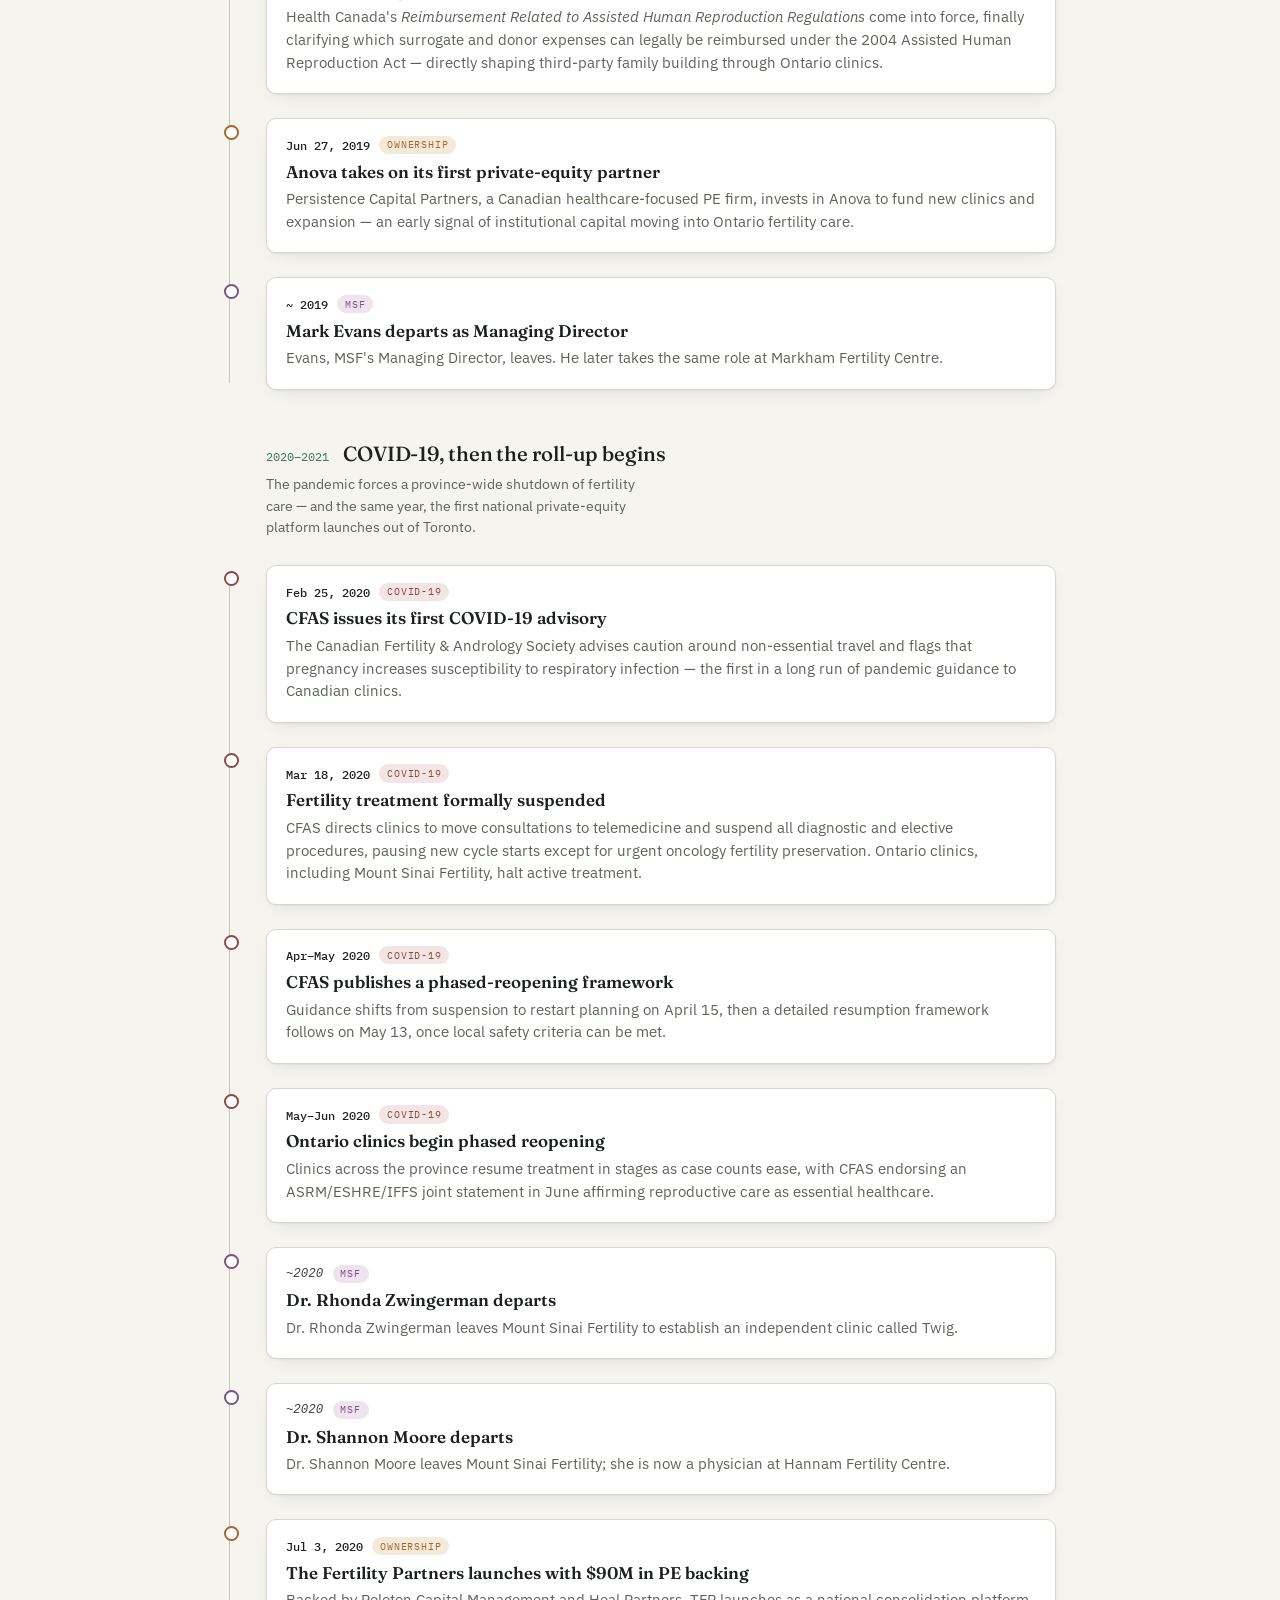
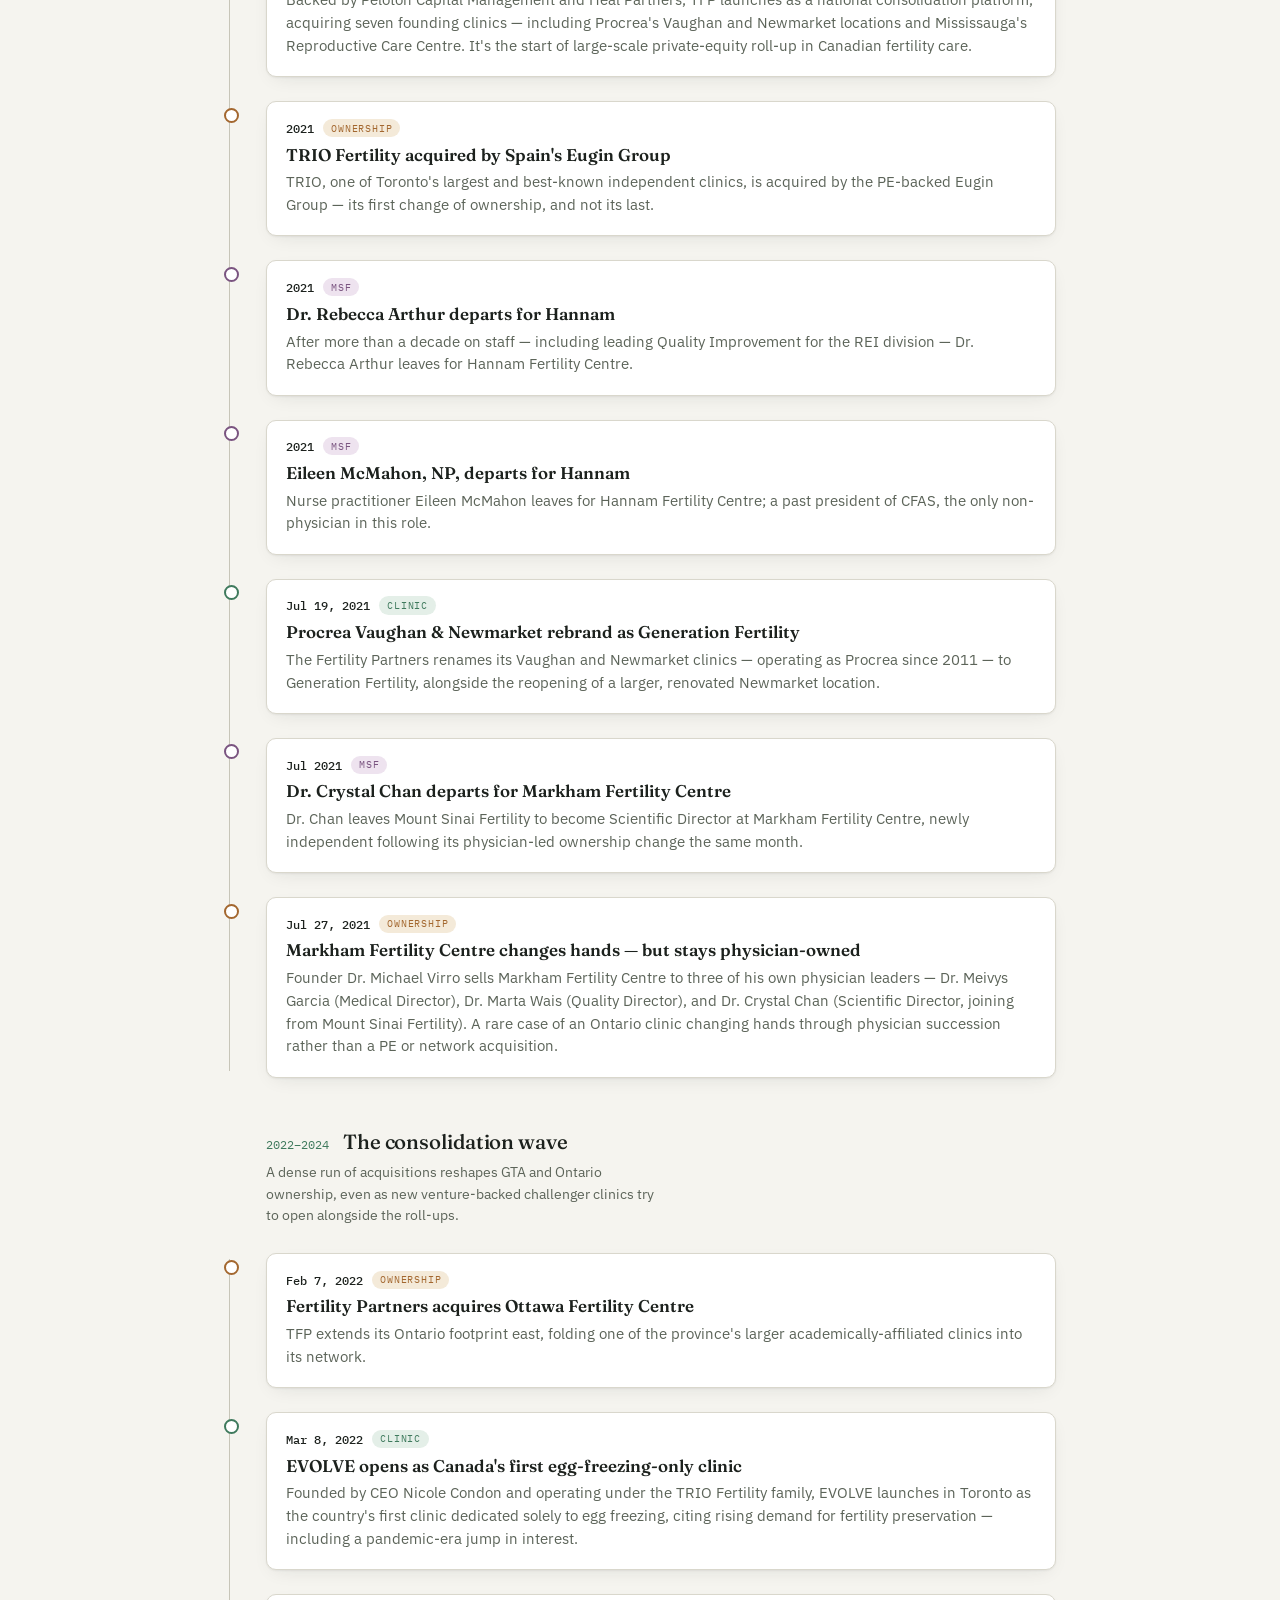
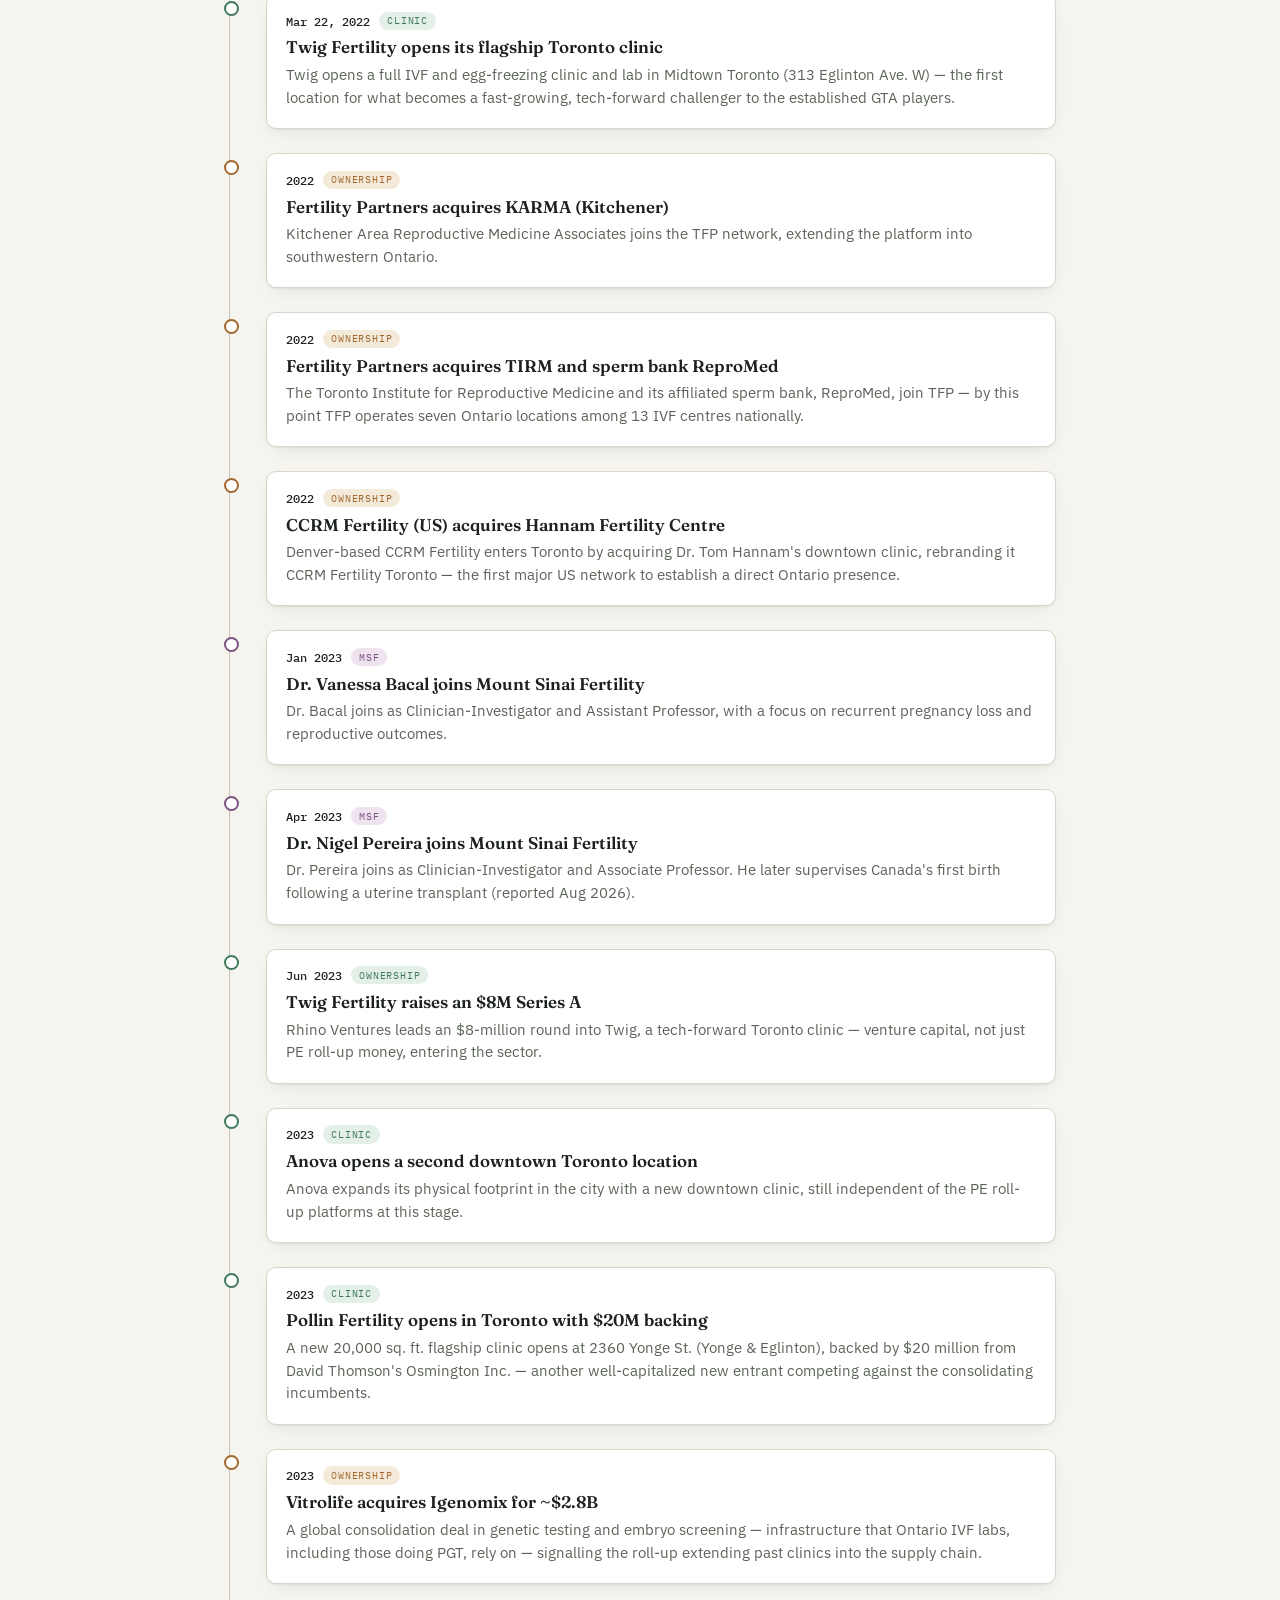
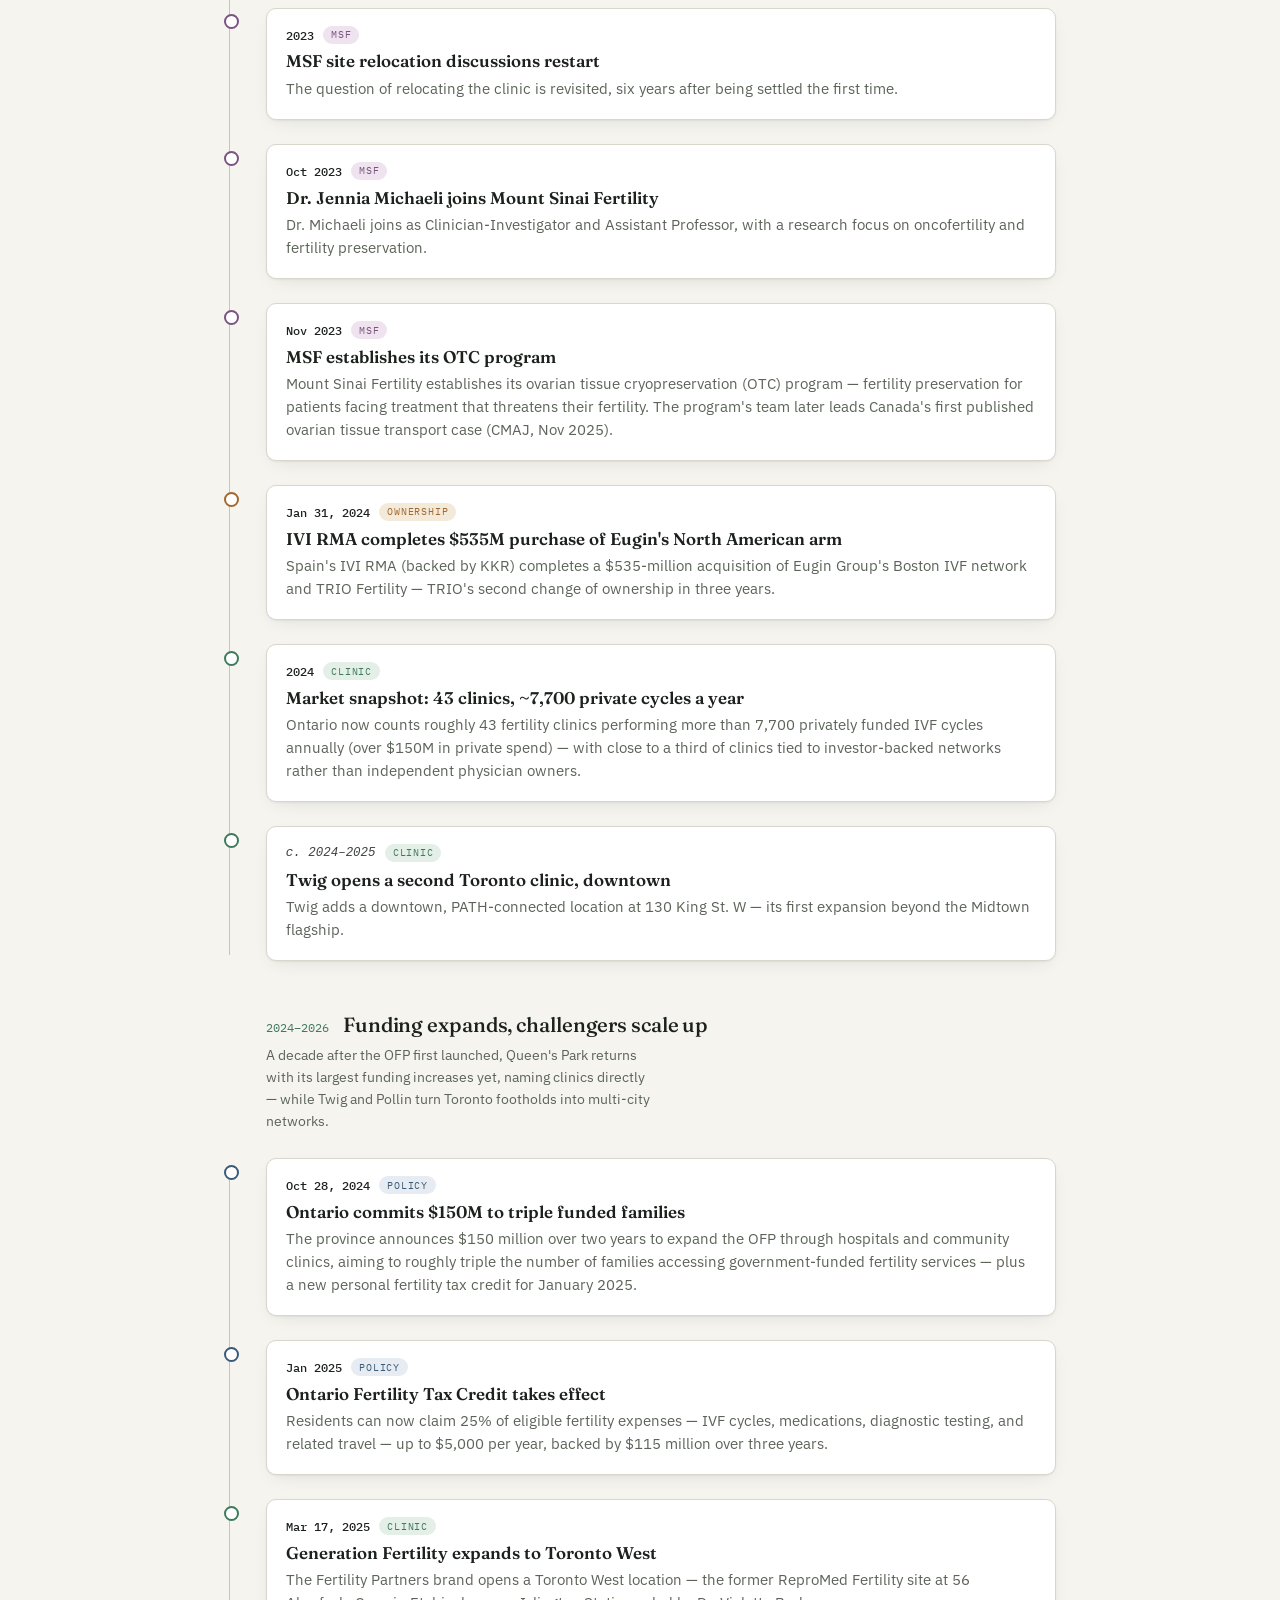
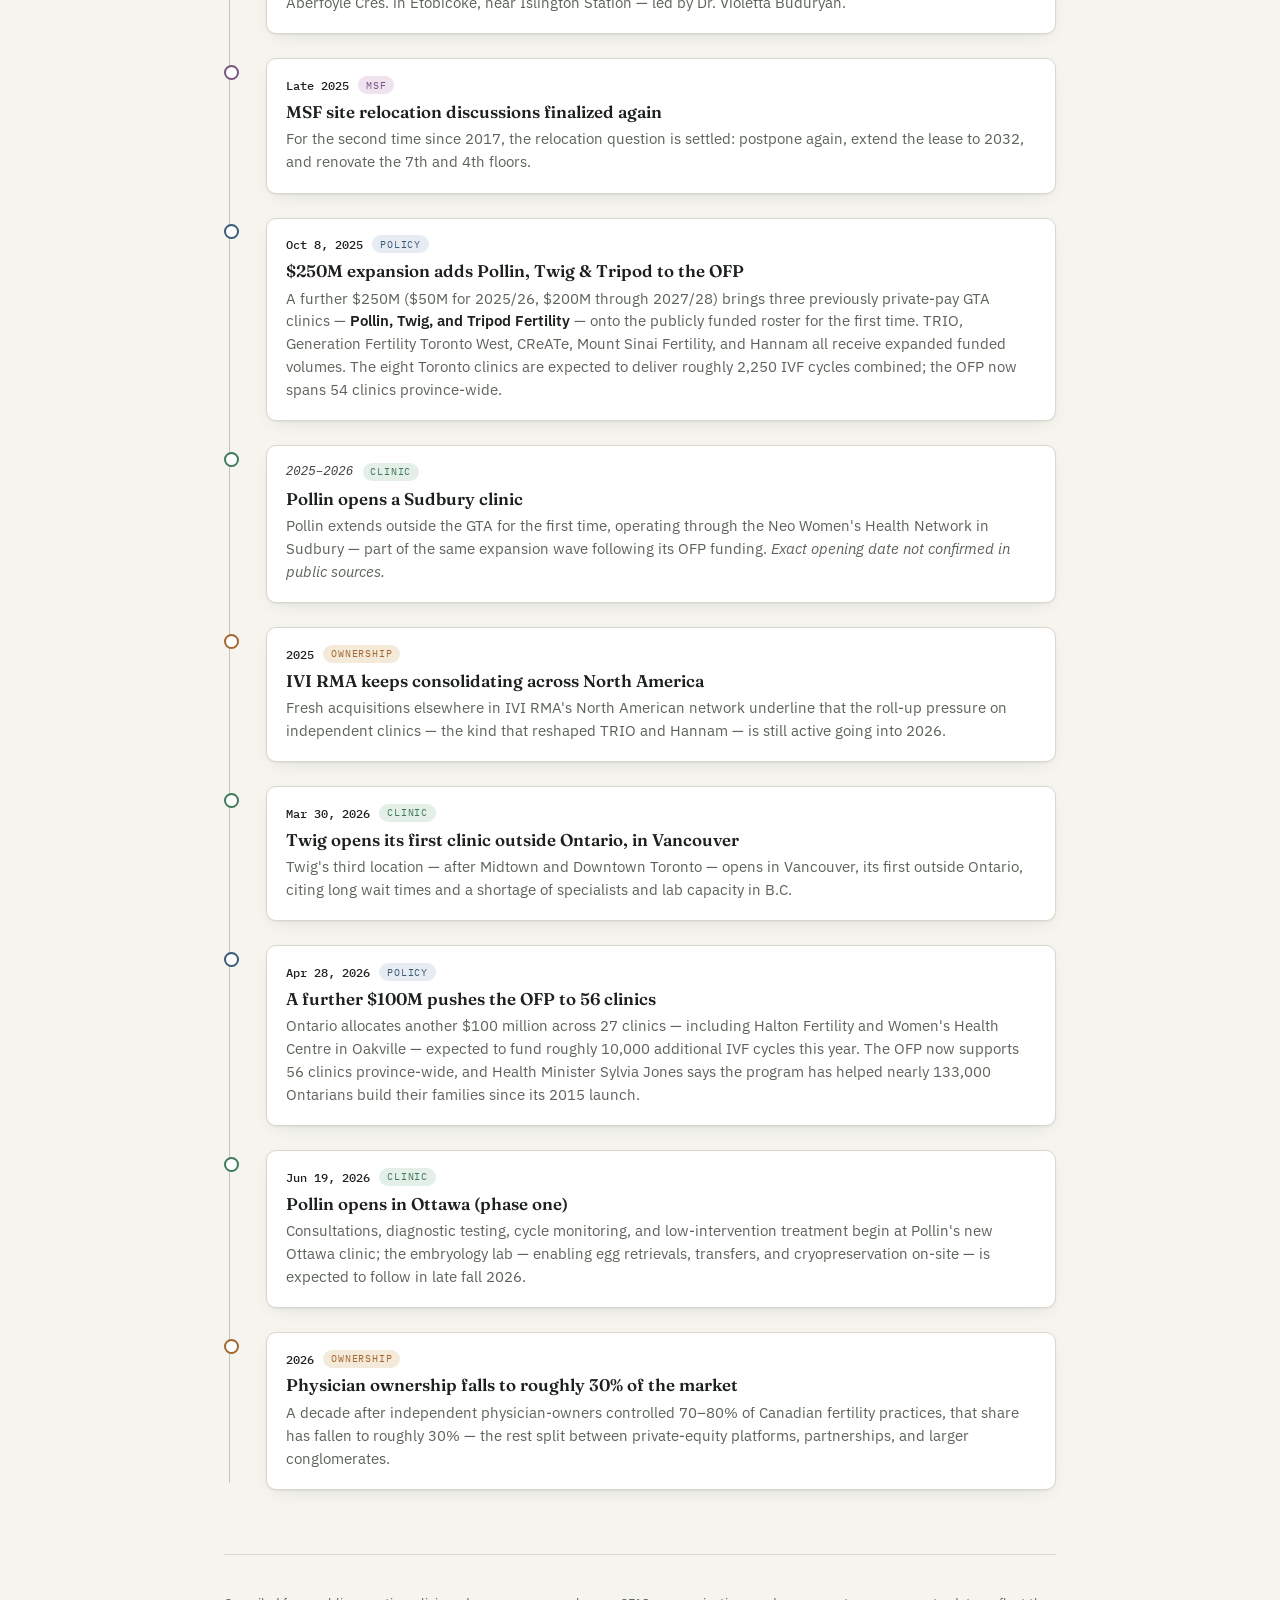
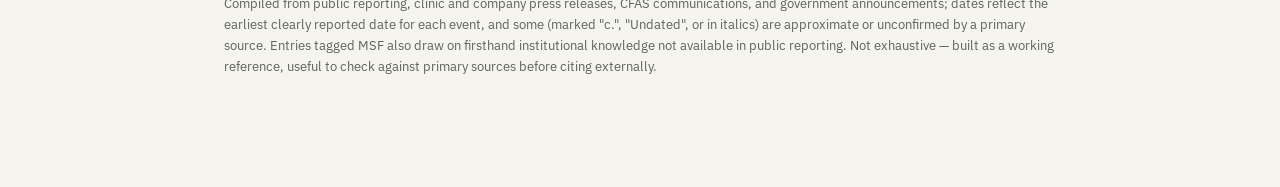
==== commit 5504fdf8: "Update index.html" ====
--- a/timeline/index.html
+++ b/timeline/index.html
@@ -468,6 +468,14 @@
         </div>
       </div>
 
+      <div class="entry msf">
+        <div class="entry-card">
+          <div class="entry-meta"><span class="entry-date">~ 2017</span><span class="tag">MSF</span></div>
+          <h3 class="entry-title">MSF site relocation discussions finalized (first time)</h3>
+          <p class="entry-body">Leadership considers relocating the clinic and decides to postpone: the lease is extended and the 4th floor is renovated instead.</p>
+        </div>
+      </div>
+
       <div class="entry policy">
         <div class="entry-card">
           <div class="entry-meta"><span class="entry-date">Jun 2019</span><span class="tag">Policy</span></div>
@@ -720,7 +728,7 @@
         <div class="entry-card">
           <div class="entry-meta"><span class="entry-date">2023</span><span class="tag">MSF</span></div>
           <h3 class="entry-title">MSF site relocation discussions restart</h3>
-          <p class="entry-body">The question of relocating the clinic is revisited, two years after being settled the first time.</p>
+          <p class="entry-body">The question of relocating the clinic is revisited, six years after being settled the first time.</p>
         </div>
       </div>
 
@@ -802,9 +810,9 @@
 
       <div class="entry msf">
         <div class="entry-card">
-          <div class="entry-meta"><span class="entry-date">2025</span><span class="tag">MSF</span></div>
+          <div class="entry-meta"><span class="entry-date">Late 2025</span><span class="tag">MSF</span></div>
           <h3 class="entry-title">MSF site relocation discussions finalized again</h3>
-          <p class="entry-body">The relocation question is settled a second time: postpone again, extend the lease to 2032, and renovate the 7th and 4th floors.</p>
+          <p class="entry-body">For the second time since 2017, the relocation question is settled: postpone again, extend the lease to 2032, and renovate the 7th and 4th floors.</p>
         </div>
       </div>
 
